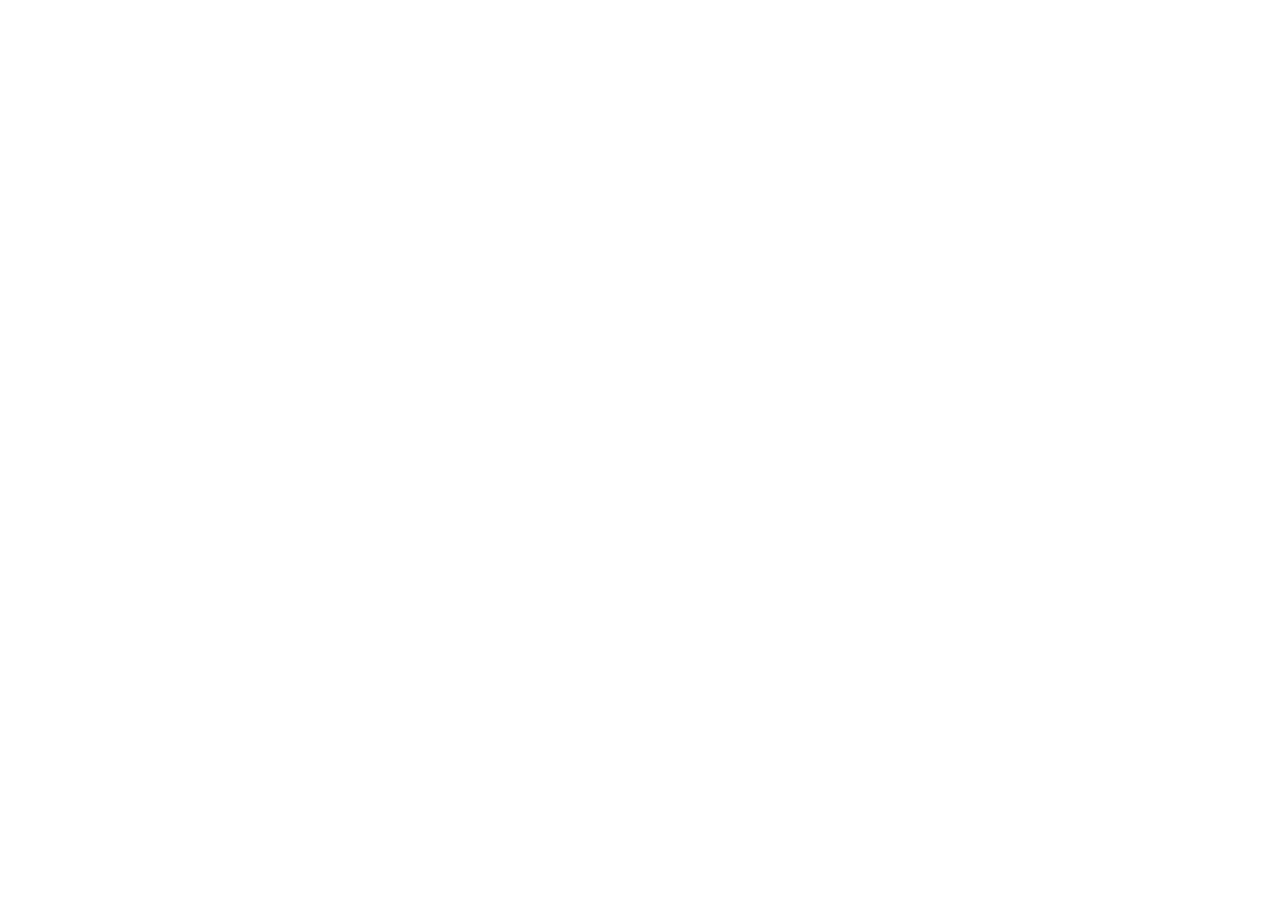
==== FAQ.html @ 0b49e1d6 "Add files via upload" ====
<!doctype html>
<html lang="en" data-type="serif" data-accent="brass">
<head>
  <meta charset="utf-8" />
  <meta name="viewport" content="width=device-width, initial-scale=1" />

  <!-- Google tag (gtag.js) — Google Ads -->
  <script async src="https://www.googletagmanager.com/gtag/js?id=AW-17691580121"></script>
  <script>
    window.dataLayer = window.dataLayer || [];
    function gtag(){ dataLayer.push(arguments); }
    gtag('js', new Date());
    gtag('config', 'AW-17691580121');
  </script>
  <title>FAQ | Arthur Murray Dance Studio of Mt. Pleasant</title>
  <meta name="description" content="Answers to the questions we hear most: what to expect at your first lesson, what to wear, the dances we teach, whether you need a partner, cost, and how long it takes to learn." />

  <link rel="icon" type="image/svg+xml" href="assets/logo-mark.svg" />
  <link rel="stylesheet" href="assets/colors_and_type.css" />
  <link rel="stylesheet" href="assets/site.css" />

  <script src="https://unpkg.com/react@18.3.1/umd/react.development.js" integrity="sha384-hD6/rw4ppMLGNu3tX5cjIb+uRZ7UkRJ6BPkLpg4hAu/6onKUg4lLsHAs9EBPT82L" crossorigin="anonymous"></script>
  <script src="https://unpkg.com/react-dom@18.3.1/umd/react-dom.development.js" integrity="sha384-u6aeetuaXnQ38mYT8rp6sbXaQe3NL9t+IBXmnYxwkUI2Hw4bsp2Wvmx4yRQF1uAm" crossorigin="anonymous"></script>
  <script src="https://unpkg.com/@babel/standalone@7.29.0/babel.min.js" integrity="sha384-m08KidiNqLdpJqLq95G/LEi8Qvjl/xUYll3QILypMoQ65QorJ9Lvtp2RXYGBFj1y" crossorigin="anonymous"></script>

  <template id="__bundler_thumbnail">
    <div style="width:100%;height:100%;background:#0A0A0A;display:flex;align-items:center;justify-content:center;">
      <div style="font-family:'Playfair Display',Georgia,serif;color:#FAF8F4;font-size:42px;letter-spacing:-0.02em;text-align:center;line-height:1.1;">AM<br/><span style="font-family:'Montserrat',sans-serif;font-size:13px;letter-spacing:0.3em;text-transform:uppercase;">FAQ</span></div>
    </div>
  </template>
</head>
<body>
  <div id="root"></div>
  <script type="text/babel" src="site/shared.jsx"></script>
  <script type="text/babel" src="site/faq.jsx"></script>
</body>
</html>
---- assets/colors_and_type.css ----
/* =========================================================================
   Arthur Murray Mt. Pleasant — Colors & Type
   A calm, modern, editorial system. Mostly black, white, and warm neutrals.
   ========================================================================= */

/* ---- Web fonts (Google Fonts substitutes; flagged in README) -------------
   Display serif:   Playfair Display  (substitute for the high-contrast didone
                                       used in "MAY 2026")
   Body sans:       Montserrat        (substitute for the wide-tracked
                                       geometric all-caps sans in headers)
   Body text:       Inter             (clean, neutral; matches body copy in
                                       the calendar artwork)
*/
@import url('https://fonts.googleapis.com/css2?family=Playfair+Display:ital,wght@0,400;0,500;0,600;0,700;1,400&family=Montserrat:wght@300;400;500;600;700&family=Inter:wght@300;400;500;600&display=swap');

:root {
  /* ---------- Brand color tokens --------------------------------------- */

  /* Core neutrals. The brand lives almost entirely in this column. */
  --am-ink:        #0A0A0A;   /* near-black — logo, headlines, rule lines */
  --am-ink-soft:  #2A2A2A;   /* secondary text */
  --am-graphite:  #5A5A5A;   /* tertiary text, captions, day labels */
  --am-stone:     #8A8A8A;   /* hints, disabled, low-emphasis dividers */
  --am-mist:      #C9C9C9;   /* hairlines, borders */
  --am-fog:       #E6E6E6;   /* card borders, subtle dividers */
  --am-linen:     #F4F2EE;   /* warm off-white surface (the studio walls) */
  --am-paper:     #FAF8F4;   /* page background — warm cream */
  --am-bone:      #F8F5EF;   /* alt surface, soft warm */
  --am-white:     #FFFFFF;

  /* Accent — used sparingly. Inspired by the warm wood + brass of the
     studio interior. Most surfaces should NOT use accent color. */
  --am-brass:     #B89668;   /* warm metallic — accents, hovers */
  --am-brass-deep:#8E6F47;   /* pressed / hover */
  --am-bordeaux:  #6B2C2C;   /* deep red — used very rarely (formal events) */

  /* Semantic state colors — kept muted to fit the calm palette */
  --am-success:   #4F7A5A;
  --am-warning:   #B5853A;
  --am-error:     #9C3E3E;
  --am-info:      #4A6B82;

  /* ---------- Semantic surfaces & foreground --------------------------- */
  --bg-page:        var(--am-paper);
  --bg-surface:     var(--am-white);
  --bg-surface-alt: var(--am-linen);
  --bg-inverse:     var(--am-ink);

  --fg-primary:     var(--am-ink);
  --fg-secondary:   var(--am-ink-soft);
  --fg-tertiary:    var(--am-graphite);
  --fg-muted:       var(--am-stone);
  --fg-on-inverse:  var(--am-paper);

  --border-hairline:#EAE7E0;   /* the most common border in the brand */
  --border-subtle:  var(--am-fog);
  --border-strong:  var(--am-ink);

  /* ---------- Type families -------------------------------------------- */
  --font-display: 'Playfair Display', 'Didot', 'Bodoni 72', Georgia, serif;
  --font-sans:    'Montserrat', 'Helvetica Neue', Arial, sans-serif;
  --font-body:    'Inter', 'Helvetica Neue', Arial, sans-serif;

  /* ---------- Type scale ----------------------------------------------- */
  --fs-display-xl: 96px;   /* hero "MAY" treatment */
  --fs-display-l:  64px;
  --fs-display-m:  44px;
  --fs-display-s:  32px;

  --fs-eyebrow:    16px;   /* spaced caps over content */
  --fs-h1:         28px;
  --fs-h2:         22px;
  --fs-h3:         20px;
  --fs-body:       20px;
  --fs-small:      18px;
  --fs-micro:      16px;

  --lh-tight:   1.05;
  --lh-snug:    1.25;
  --lh-normal:  1.5;
  --lh-loose:   1.65;

  --tracking-tight:  -0.01em;
  --tracking-normal: 0;
  --tracking-wide:   0.08em;     /* default for spaced caps headers */
  --tracking-xwide:  0.18em;     /* logo-style + eyebrow caps */

  /* ---------- Spacing (4px base) --------------------------------------- */
  --space-1: 4px;
  --space-2: 8px;
  --space-3: 12px;
  --space-4: 16px;
  --space-5: 20px;
  --space-6: 24px;
  --space-8: 32px;
  --space-10: 40px;
  --space-12: 48px;
  --space-16: 64px;
  --space-20: 80px;
  --space-24: 96px;

  /* ---------- Radii (kept small — editorial, not bubbly) --------------- */
  --radius-none: 0px;
  --radius-xs:   2px;
  --radius-sm:   4px;
  --radius-md:   6px;       /* cap. Avoid larger; brand is sharp/editorial */
  --radius-pill: 999px;     /* used only for tags / chips */

  /* ---------- Elevation. Almost flat — borders do most of the work. ---- */
  --shadow-none: none;
  --shadow-xs:   0 1px 2px rgba(10,10,10,0.04);
  --shadow-sm:   0 1px 3px rgba(10,10,10,0.06), 0 1px 2px rgba(10,10,10,0.04);
  --shadow-md:   0 4px 12px rgba(10,10,10,0.06), 0 2px 4px rgba(10,10,10,0.04);
  --shadow-lg:   0 12px 32px rgba(10,10,10,0.08), 0 4px 8px rgba(10,10,10,0.04);

  /* ---------- Motion --------------------------------------------------- */
  --ease-standard: cubic-bezier(0.4, 0, 0.2, 1);
  --ease-out:      cubic-bezier(0, 0, 0.2, 1);
  --ease-in:       cubic-bezier(0.4, 0, 1, 1);
  --dur-fast:    150ms;
  --dur-base:    220ms;
  --dur-slow:    400ms;
  --dur-slower:  700ms;     /* slow fades — the brand favors composure */
}

/* =========================================================================
   Element defaults
   ========================================================================= */

html, body {
  background: var(--bg-page);
  color: var(--fg-primary);
  font-family: var(--font-body);
  font-size: var(--fs-body);
  line-height: var(--lh-normal);
  -webkit-font-smoothing: antialiased;
  -moz-osx-font-smoothing: grayscale;
}

h1, h2, h3, h4 {
  margin: 0;
  color: var(--fg-primary);
  font-weight: 400;
}

/* Display type — high-contrast serif, italic-friendly. Used for big numbers,
   month names, hero treatments. Tracked tight. */
.am-display,
h1.am-display {
  font-family: var(--font-display);
  font-weight: 400;
  font-size: var(--fs-display-l);
  line-height: var(--lh-tight);
  letter-spacing: var(--tracking-tight);
}

.am-display--xl { font-size: var(--fs-display-xl); }
.am-display--m  { font-size: var(--fs-display-m); }
.am-display--s  { font-size: var(--fs-display-s); }

/* Headline — the dominant header style on most surfaces.
   ALL CAPS, generously spaced, geometric sans. Reads "modern editorial". */
.am-headline,
h1, h2 {
  font-family: var(--font-sans);
  font-weight: 500;
  text-transform: uppercase;
  letter-spacing: var(--tracking-xwide);
  line-height: var(--lh-snug);
}
h1 { font-size: var(--fs-h1); }
h2 { font-size: var(--fs-h2); }

/* Subheads — sentence case sans, lighter weight */
h3 {
  font-family: var(--font-sans);
  font-weight: 500;
  font-size: var(--fs-h3);
  letter-spacing: var(--tracking-normal);
  line-height: var(--lh-snug);
}

/* Eyebrow — the small spaced-caps label seen above sections */
.am-eyebrow {
  font-family: var(--font-sans);
  font-size: var(--fs-eyebrow);
  font-weight: 500;
  text-transform: uppercase;
  letter-spacing: var(--tracking-xwide);
  color: var(--fg-tertiary);
}

/* Body */
p, .am-body {
  font-family: var(--font-body);
  font-size: var(--fs-body);
  line-height: var(--lh-loose);
  color: var(--fg-secondary);
  text-wrap: pretty;
  margin: 0;
}

.am-small  { font-size: var(--fs-small); }
.am-micro  { font-size: var(--fs-micro); letter-spacing: 0.04em; }

/* Calendar / metadata label — compact uppercase, used for day labels
   and class titles in the calendar artwork */
.am-meta {
  font-family: var(--font-sans);
  font-size: 13px;
  font-weight: 500;
  text-transform: uppercase;
  letter-spacing: var(--tracking-wide);
  color: var(--fg-tertiary);
  line-height: 1.4;
}

/* Hairline divider — the brand's most common separator */
.am-rule {
  border: 0;
  border-top: 1px solid var(--border-hairline);
  margin: var(--space-6) 0;
}

.am-rule--strong { border-top-color: var(--border-strong); }
---- assets/site.css ----
/* =========================================================================
   Arthur Murray Mt. Pleasant — Homepage
   Built on the brand design system (see colors_and_type.css).
   This sheet only adds layout + page-specific composition.
   ========================================================================= */

*, *::before, *::after { box-sizing: border-box; }
html { scroll-behavior: smooth; }
body { margin: 0; overflow-x: hidden; }
img { max-width: 100%; }
a { color: inherit; }

/* Honor reduced-motion */
@media (prefers-reduced-motion: reduce) {
  html { scroll-behavior: auto; }
  * { animation: none !important; transition-duration: 0.01ms !important; }
}

/* --- Palette: white-forward, per studio preference (GoDaddy-style) ------- *
 * Overrides the warm-cream defaults with a clean white field + soft grays.  */
:root {
  --bg-page: #FFFFFF;
  --bg-surface: #FFFFFF;
  --bg-surface-alt: #F1EBE2;
  --border-hairline: #E8E6E1;
  --fg-secondary: #4A4A4A;
  --fg-tertiary: #767676;
}
body { background: #FFFFFF; }

.wrap { max-width: 1360px; margin: 0 auto; padding: 0 40px; }
.wrap--narrow { max-width: 1040px; }

/* Reusable bits ----------------------------------------------------------- */
.eyebrow {
  font-family: var(--font-sans); font-size: 18px; font-weight: 600;
  text-transform: uppercase; letter-spacing: 0.24em; color: var(--fg-secondary);
  margin: 0;
}
.rule-short { width: 44px; height: 1px; background: var(--am-ink); border: 0; margin: 0; }
.hl-dot { color: var(--am-brass); }
html[data-accent="brass"] .rule-short { background: var(--am-brass); }
.section { padding: 120px 0; }
.section--tight { padding: 84px 0; }
.section--alt { background: var(--bg-surface-alt); }
.center { text-align: center; }
.stack { display: flex; flex-direction: column; }

/* --- Headline type system (toggled by data-type on <html>) --------------- */
.display {
  font-family: var(--font-display); font-weight: 500; text-transform: none;
  letter-spacing: -0.01em; line-height: 1.05; color: var(--fg-primary);
  margin: 0;
}
.display em { font-style: italic; }
/* Caps mode swaps the big display heads to tracked Montserrat caps */
html[data-type="caps"] .display {
  font-family: var(--font-sans); font-weight: 500; text-transform: uppercase;
  letter-spacing: 0.06em; line-height: 1.14;
}
html[data-type="caps"] .display em { font-style: normal; }

/* --- Buttons ------------------------------------------------------------- */
.btn {
  display: inline-flex; align-items: center; gap: 10px; cursor: pointer;
  font-family: var(--font-sans); font-size: 18px; font-weight: 600;
  text-transform: uppercase; letter-spacing: 0.2em;
  padding: 18px 34px; border-radius: var(--radius-pill); text-decoration: none;
  border: 1px solid transparent; transition: background var(--dur-base) var(--ease-standard),
    color var(--dur-base) var(--ease-standard), border-color var(--dur-base) var(--ease-standard),
    transform var(--dur-fast) var(--ease-standard), box-shadow var(--dur-fast) var(--ease-standard);
}
.btn--primary { background: var(--am-ink); color: var(--am-paper); }
.btn--primary:hover { background: var(--am-ink-soft); }
.btn--primary:active { transform: translateY(1px); box-shadow: var(--shadow-xs); }
.btn--ghost { background: transparent; color: var(--am-ink); border-color: var(--am-ink); }
.btn--ghost:hover { background: var(--am-linen); }
.btn--ondark { background: var(--am-paper); color: var(--am-ink); }
.btn--ondark:hover { background: var(--am-white); }
.btn--lineghost { background: transparent; color: #fff; border-color: rgba(255,255,255,0.65); }
.btn--lineghost:hover { background: rgba(255,255,255,0.12); border-color: #fff; }

.link-underline {
  font-family: var(--font-sans); font-size: 18px; font-weight: 500;
  text-transform: uppercase; letter-spacing: 0.18em; text-decoration: none;
  color: var(--am-ink); border-bottom: 1px solid var(--am-ink); padding-bottom: 4px;
  transition: color var(--dur-base), border-color var(--dur-base);
}
html[data-accent="brass"] .link-underline:hover { color: var(--am-brass); border-color: var(--am-brass); }
.link-underline:hover { border-bottom-width: 2px; }

/* =========================================================================
   Announcement bar
   ========================================================================= */
.announce {
  background: var(--bg-surface); color: var(--fg-tertiary);
  font-family: var(--font-sans); font-size: 18px; font-weight: 500;
  letter-spacing: 0.16em; text-transform: uppercase; text-align: center;
  padding: 13px 20px; border-bottom: 1px solid var(--border-hairline);
}
.announce a { color: var(--am-ink); text-decoration: none; border-bottom: 1px solid var(--am-mist); }
.announce .dot { opacity: 0.5; margin: 0 10px; }

/* =========================================================================
   Nav
   ========================================================================= */
.nav {
  position: sticky; top: 0; z-index: 60;
  background: rgba(255,255,255,0.9);
  backdrop-filter: blur(12px); -webkit-backdrop-filter: blur(12px);
  border-bottom: 1px solid var(--border-hairline);
}
.nav__inner {
  max-width: 1600px; margin: 0 auto; padding: 18px 80px;
  display: flex; align-items: center; justify-content: space-between; gap: 22px;
}
.nav__links { display: contents; }
.nav__link {
  font-family: var(--font-sans); font-size: 15px; font-weight: 600;
  text-transform: uppercase; letter-spacing: 0.13em; color: var(--fg-primary);
  text-decoration: none; transition: color var(--dur-base); white-space: nowrap;
}
.nav__link:hover { color: var(--fg-tertiary); }
html[data-accent="brass"] .nav__link:hover { color: var(--am-brass); }
.nav__logo { display: block; flex: 0 0 auto; padding: 0 12px; }
.nav__logo img { height: 58px; display: block; }
.nav__cta { margin-left: 6px; }
.nav__phone {
  font-family: var(--font-sans); font-size: 17px; font-weight: 500;
  text-transform: uppercase; letter-spacing: 0.14em; color: var(--fg-tertiary);
  text-decoration: none;
}
.nav__menu-btn { display: none; background: none; border: 0; cursor: pointer; color: var(--am-ink); padding: 6px; }
.nav__menu-btn svg { width: 26px; height: 26px; display: block; }
.nav__mobile { display: none; }

/* =========================================================================
   HERO — full-bleed video (default) + split (tweak)
   ========================================================================= */
.hero { position: relative; }

/* Full-bleed variant */
.hero--fullbleed { min-height: clamp(560px, 82vh, 820px); display: flex; align-items: flex-end;
  color: #fff; overflow: hidden; border-bottom: 1px solid var(--border-hairline); }
.hero__media { position: absolute; inset: 0; z-index: 0; background: #1b1813; }
.hero__media video, .hero__media img { width: 100%; height: 100%; object-fit: cover; display: block; }
.hero__media::after {
  content: ""; position: absolute; inset: 0;
  background:
    linear-gradient(95deg, rgba(10,10,10,0.7) 0%, rgba(10,10,10,0.42) 36%, rgba(10,10,10,0.12) 62%, rgba(10,10,10,0.0) 100%),
    linear-gradient(180deg, rgba(10,10,10,0.18) 0%, rgba(10,10,10,0.0) 40%, rgba(10,10,10,0.6) 100%);
}
.hero__poster-fallback {
  position: absolute; inset: 0; display: flex; align-items: center; justify-content: center;
  background: linear-gradient(135deg, #2a2620 0%, #4a4338 60%, #6b6253 100%);
  color: rgba(255,255,255,0.5);
}
.hero__poster-fallback span {
  font-family: var(--font-sans); font-size: 17px; font-weight: 600; letter-spacing: 0.2em;
  text-transform: uppercase; border: 1px dashed rgba(255,255,255,0.4); padding: 14px 22px; border-radius: 4px;
}
.hero__content { position: relative; z-index: 2; width: 100%; padding-bottom: 76px; padding-top: 120px; }
.hero__eyebrow { color: rgba(255,255,255,0.82); }
.hero--fullbleed .display { color: #fff; max-width: 15ch; font-size: clamp(40px, 6.2vw, 84px); text-shadow: 0 2px 28px rgba(0,0,0,0.5); }
.hero__lede {
  font-family: var(--font-body); font-size: 22px; font-weight: 500; line-height: 1.6;
  color: rgba(255,255,255,0.94); max-width: 56ch; margin: 24px 0 0; text-shadow: 0 1px 16px rgba(0,0,0,0.55);
}
.hero__actions { display: flex; flex-wrap: wrap; gap: 16px; align-items: center; margin-top: 34px; }
.hero__sub-meta {
  margin-top: 26px; display: flex; gap: 14px; align-items: center; flex-wrap: wrap;
  font-family: var(--font-sans); font-size: 17px; letter-spacing: 0.14em; text-transform: uppercase;
  color: rgba(255,255,255,0.72);
}
.hero__sub-meta .dot { opacity: 0.5; }
.hero__sound {
  position: absolute; right: 28px; bottom: 28px; z-index: 3;
  width: 42px; height: 42px; border-radius: 999px; cursor: pointer;
  background: rgba(10,10,10,0.45); border: 1px solid rgba(255,255,255,0.4);
  display: flex; align-items: center; justify-content: center; color: #fff;
  backdrop-filter: blur(6px); transition: background var(--dur-base);
}
.hero__sound:hover { background: rgba(10,10,10,0.7); }

/* Split (editorial) variant */
.hero--split { background: var(--bg-page); border-bottom: 1px solid var(--border-hairline); color: var(--fg-primary); }
.hero--split .hero__grid {
  max-width: 1360px; margin: 0 auto; padding: 84px 40px 92px;
  display: grid; grid-template-columns: 0.92fr 1.18fr; gap: 56px; align-items: center;
}
.hero--split .display { font-size: clamp(40px, 4.6vw, 70px); max-width: 15ch; text-shadow: none; }
.hero--split .hero__lede { color: var(--fg-secondary); text-shadow: none; }
.hero--split .hero__eyebrow { color: var(--fg-tertiary); }
.hero--split .hero__sub-meta { color: var(--fg-tertiary); }
.hero__framewrap { position: relative; }
.hero__framewrap::before { content: ""; position: absolute; right: -16px; top: -16px; width: 56%; height: 60%;
  background: var(--am-brass); opacity: 0.16; border-radius: var(--radius-md); z-index: 0; }
.hero__frame {
  position: relative; z-index: 1; aspect-ratio: 4/5; border: 1px solid var(--border-hairline);
  border-radius: var(--radius-sm); overflow: hidden; background: #1b1813;
}
.hero__frame video, .hero__frame img { width: 100%; height: 100%; object-fit: cover; }
.hero__frame .hero__poster-fallback span { color: rgba(255,255,255,0.7); }

/* Highlight reel — two cross-fading videos, cropped to the vertical content */
.reel { position: absolute; inset: 0; background: #15120e; }
.reel__v { position: absolute; inset: 0; width: 100%; height: 100%; object-fit: cover;
  object-position: center; opacity: 0; transition: opacity 1.1s ease-in-out; pointer-events: none; }
.reel__v::-webkit-media-controls,
.reel__v::-webkit-media-controls-enclosure { display: none !important; }
/* Portrait reel frame (footage is vertical) — capped height on desktop */
.hero__frame:has(.reel) { aspect-ratio: 9 / 16; }
.hero--split .hero__grid:has(.reel) { grid-template-columns: 1.22fr 0.78fr; }
.hero--split .hero__framewrap:has(.reel) { width: fit-content; margin: 0 auto; }
.hero--split .hero__frame:has(.reel) { width: auto; height: min(82vh, 720px); aspect-ratio: 9 / 16; }
.hero--split .hero__framewrap:has(.reel)::before { right: -20px; top: -20px; width: 76%; height: 62%; }
.hero__caption { font-family: var(--font-body); font-size: 18px; font-style: italic;
  color: var(--fg-tertiary); text-align: right; margin-top: 12px; }
.hero--split .hero__actions { margin-top: 30px; }

/* --- Marquee divider (slow editorial scroll of dance styles) ------------- */
.marquee { overflow: hidden; background: var(--bg-surface); padding: 18px 0;
  border-top: 1px solid var(--border-hairline); border-bottom: 1px solid var(--border-hairline); }
.marquee__track { display: inline-flex; white-space: nowrap; animation: marquee-scroll 60s linear infinite; will-change: transform; }
.marquee__item { font-family: var(--font-sans); font-size: 18px; font-weight: 500; text-transform: uppercase;
  letter-spacing: 0.2em; color: var(--fg-secondary); display: inline-flex; align-items: center; }
.marquee__dot { color: var(--am-brass); margin: 0 24px; font-size: 19px; }
@keyframes marquee-scroll { from { transform: translateX(0); } to { transform: translateX(-50%); } }

/* =========================================================================
   Intro / value sections
   ========================================================================= */
.value { text-align: center; }
.value .display { font-size: clamp(36px, 3.8vw, 54px); margin: 0 auto; max-width: 24ch; }
.value__lede { font-family: var(--font-body); font-size: 22px; font-weight: 500; line-height: 1.65;
  color: var(--fg-secondary); max-width: 64ch; margin: 26px auto 0; }
.value__actions { margin-top: 38px; display: flex; gap: 16px; justify-content: center; flex-wrap: wrap; }

/* Two-up reassurance block */
.reassure { display: grid; grid-template-columns: 1fr 1.05fr; gap: 72px; align-items: center; }
.reassure__media { position: relative; }
.reassure__media::before { content: ""; position: absolute; right: -18px; bottom: -18px; width: 62%; height: 68%;
  background: var(--am-brass); opacity: 0.16; border-radius: var(--radius-md); z-index: 0; }
.reassure__photo { position: relative; z-index: 1; aspect-ratio: 4/5; overflow: hidden;
  border: 1px solid var(--border-hairline); }
.reassure__photo img { width: 100%; height: 100%; object-fit: cover; display: block; }
.reassure__photo--arch { border-radius: 180px 180px var(--radius-md) var(--radius-md); }
.reassure__text .display { font-size: clamp(32px, 3.2vw, 48px); margin-top: 14px; }
.reassure__text p { font-family: var(--font-body); font-size: 20px; line-height: 1.75; color: var(--fg-secondary); margin-top: 18px; }
.reassure__list { list-style: none; margin: 28px 0 0; padding: 0; }

/* --- Full-bleed photo band (dark, high-contrast break) ------------------- */
.photoband { position: relative; min-height: 64vh; display: flex; align-items: center; justify-content: center;
  text-align: center; color: #fff; overflow: hidden; }
.photoband__img { position: absolute; inset: 0; width: 100%; height: 100%; object-fit: cover; object-position: center 30%; z-index: 0; }
.photoband::after { content: ""; position: absolute; inset: 0; z-index: 1;
  background: linear-gradient(180deg, rgba(10,10,10,0.62) 0%, rgba(10,10,10,0.55) 55%, rgba(10,10,10,0.72) 100%); }
.photoband__content { position: relative; z-index: 2; padding: 88px 24px; display: flex; flex-direction: column; align-items: center; gap: 24px; }
.photoband__eyebrow { color: #fff; text-shadow: 0 1px 14px rgba(0,0,0,0.7); }
.photoband__title { color: #fff; font-size: clamp(34px, 4.4vw, 60px); text-shadow: 0 2px 24px rgba(0,0,0,0.5); }

/* --- Circular accent photo in the visit/contact column ------------------- */
.visit__photo { width: 132px; height: 132px; border-radius: 999px; overflow: hidden; border: 1px solid var(--border-hairline); margin-bottom: 24px; }
.visit__photo img { width: 100%; height: 100%; object-fit: cover; display: block; }
.reassure__list li {
  display: flex; gap: 16px; align-items: baseline; padding: 19px 0;
  border-top: 1px solid var(--border-hairline);
  font-family: var(--font-body); font-size: 19px; color: var(--fg-secondary);
}
.reassure__list li:last-child { border-bottom: 1px solid var(--border-hairline); }
.reassure__num { font-family: var(--font-display); font-style: italic; font-size: 24px; color: var(--am-ink);
  min-width: 30px; }
html[data-accent="brass"] .reassure__num { color: var(--am-brass); }

/* =========================================================================
   Reviews
   ========================================================================= */
.reviews { background: var(--bg-page); }
.reviews__head { display: flex; align-items: flex-end; justify-content: space-between; gap: 32px; flex-wrap: wrap; margin-bottom: 44px; }
.reviews__title .display { font-size: clamp(30px, 3vw, 44px); }
.gbadge { display: flex; align-items: center; gap: 18px; }
.gbadge__logo { width: 40px; height: 40px; flex: none; }
.gbadge__score { font-family: var(--font-display); font-size: 40px; line-height: 1; color: var(--am-ink); }
.gbadge__meta { display: flex; flex-direction: column; gap: 4px; }
.gbadge__stars { color: #E7A93B; letter-spacing: 2px; font-size: 19px; }
.gbadge__count { font-family: var(--font-sans); font-size: 17px; letter-spacing: 0.16em;
  text-transform: uppercase; color: var(--fg-tertiary); text-decoration: none; }
.gbadge__count:hover { color: var(--am-ink); }

.reviews__viewport { overflow: hidden; }
.wreviews__grid { display: grid; grid-template-columns: repeat(3, 1fr); gap: 24px; align-items: start; }
@media (max-width: 900px) { .wreviews__grid { grid-template-columns: 1fr; max-width: 560px; margin: 0 auto; } }
.reviews__track {
  display: grid; grid-auto-flow: column; grid-auto-columns: calc((100% - 48px) / 3);
  gap: 24px; transition: transform var(--dur-slow) var(--ease-standard);
}
.rcard {
  background: var(--bg-surface); border: 1px solid var(--border-hairline);
  border-radius: var(--radius-sm); padding: 30px 30px 26px; display: flex; flex-direction: column; gap: 16px;
  transition: border-color var(--dur-base), box-shadow var(--dur-base), transform var(--dur-base);
}
.rcard:hover { border-color: var(--am-ink-soft); box-shadow: var(--shadow-md); transform: translateY(-2px); }
.rcard__top { display: flex; align-items: center; gap: 14px; }
.rcard__avatar { width: 48px; height: 48px; border-radius: 999px; flex: none; color: #fff;
  display: flex; align-items: center; justify-content: center; font-family: var(--font-sans);
  font-weight: 600; font-size: 21px; }
.rcard__who { display: flex; flex-direction: column; gap: 3px; }
.rcard__name { font-family: var(--font-sans); font-size: 18px; font-weight: 600; letter-spacing: 0.04em; color: var(--am-ink); }
.rcard__date { font-family: var(--font-body); font-size: 18px; color: var(--fg-tertiary); }
.rcard__stars { color: #E7A93B; letter-spacing: 2px; font-size: 19px; }
.rcard__body { font-family: var(--font-body); font-size: 20px; line-height: 1.7; color: var(--fg-secondary); }
.rcard__g { width: 16px; height: 16px; margin-top: 2px; opacity: 0.9; }
.rcard__src { display: flex; align-items: center; gap: 8px; margin-top: auto;
  font-family: var(--font-body); font-size: 17px; color: var(--fg-tertiary); }
.reviews__nav { display: flex; align-items: center; justify-content: center; gap: 22px; margin-top: 40px; }
.reviews__arrow { width: 44px; height: 44px; border-radius: 999px; border: 1px solid var(--am-mist);
  background: var(--bg-surface); cursor: pointer; display: flex; align-items: center; justify-content: center;
  color: var(--am-ink); transition: border-color var(--dur-base), background var(--dur-base); }
.reviews__arrow:hover { border-color: var(--am-ink); background: var(--am-linen); }
.reviews__dots { display: flex; gap: 9px; }
.reviews__dot { width: 8px; height: 8px; border-radius: 999px; border: 0; padding: 0; cursor: pointer;
  background: var(--am-mist); transition: background var(--dur-base), transform var(--dur-base); }
.reviews__dot[aria-current="true"] { background: var(--am-ink); transform: scale(1.15); }

/* =========================================================================
   Lead form
   ========================================================================= */
.lead { background: var(--bg-surface-alt); }
.lead__grid { display: grid; grid-template-columns: 1fr; gap: 0; }
html[data-form="split"] .lead__grid { grid-template-columns: 0.85fr 1fr; gap: 72px; align-items: start; }
.lead__intro { text-align: center; }
html[data-form="split"] .lead__intro { text-align: left; position: sticky; top: 112px; }
.lead__intro .display { font-size: clamp(32px, 3.2vw, 46px); }
.lead__intro p { font-family: var(--font-body); font-size: 20px; line-height: 1.7; color: var(--fg-secondary);
  max-width: 48ch; margin: 22px auto 0; }
html[data-form="split"] .lead__intro p { margin-left: 0; }
.lead__intro hr { margin: 28px auto 0; }
html[data-form="split"] .lead__intro hr { margin-left: 0; }
.lead__contacts { display: flex; gap: 14px; flex-wrap: wrap; margin-top: 30px; justify-content: center; }
html[data-form="split"] .lead__contacts { justify-content: flex-start; }

.form { margin: 46px auto 0; max-width: 880px; display: flex; flex-direction: column; gap: 22px; }
html[data-form="split"] .form { margin-top: 6px; max-width: none; }
.field { display: flex; flex-direction: column; gap: 8px; }
.field label { font-family: var(--font-sans); font-size: 17px; font-weight: 600;
  text-transform: uppercase; letter-spacing: 0.16em; color: var(--fg-tertiary); }
.field label .req { color: var(--am-error); margin-left: 3px; }
.field input, .field textarea {
  font-family: var(--font-body); font-size: 19px; color: var(--fg-primary);
  background: var(--bg-surface); border: 1px solid var(--border-hairline); border-radius: var(--radius-sm);
  padding: 14px 16px; outline: none; transition: border-color var(--dur-base), box-shadow var(--dur-base);
}
.field input::placeholder, .field textarea::placeholder { color: var(--am-stone); }
.field input:focus, .field textarea:focus { border-color: var(--am-ink); box-shadow: 0 0 0 3px rgba(10,10,10,0.05); }
.field textarea { resize: vertical; min-height: 120px; }
.field--row { display: grid; grid-template-columns: 1fr 1fr; gap: 20px; }

/* Select (preferred means of contact) — custom caret, matches inputs */
.field__select { position: relative; }
.field__select::after {
  content: ""; position: absolute; right: 18px; top: 50%; width: 9px; height: 9px;
  border-right: 1.5px solid var(--fg-tertiary); border-bottom: 1.5px solid var(--fg-tertiary);
  transform: translateY(-65%) rotate(45deg); pointer-events: none;
}
.field select {
  width: 100%; font-family: var(--font-body); font-size: 19px; color: var(--fg-primary);
  background: var(--bg-surface); border: 1px solid var(--border-hairline); border-radius: var(--radius-sm);
  padding: 14px 44px 14px 16px; outline: none; cursor: pointer; appearance: none; -webkit-appearance: none;
  transition: border-color var(--dur-base), box-shadow var(--dur-base);
}
.field select:focus { border-color: var(--am-ink); box-shadow: 0 0 0 3px rgba(10,10,10,0.05); }
.field select:invalid { color: var(--am-stone); }
.form__foot { display: flex; align-items: center; gap: 20px; flex-wrap: wrap; margin-top: 6px; }
.form__note { font-family: var(--font-body); font-size: 18px; color: var(--fg-tertiary); max-width: 38ch; }
.form__btn { border: 0; }
.form__status { font-family: var(--font-sans); font-size: 17px; letter-spacing: 0.1em; text-transform: uppercase; }
.form__status--err { color: var(--am-error); }
.form--sent { text-align: center; border: 1px solid var(--border-hairline); border-radius: var(--radius-sm);
  background: var(--bg-surface); padding: 56px 40px; }
.form--sent .display { font-size: 34px; }
.form--sent p { font-family: var(--font-body); font-size: 20px; color: var(--fg-secondary); margin: 16px auto 0; max-width: 44ch; }

/* contact chips (call / text / email) */
.chip { display: inline-flex; align-items: center; gap: 10px; text-decoration: none;
  font-family: var(--font-sans); font-size: 17px; font-weight: 500; letter-spacing: 0.14em; text-transform: uppercase;
  color: var(--am-ink); border: 1px solid var(--am-mist); border-radius: var(--radius-pill);
  padding: 11px 18px; transition: border-color var(--dur-base), background var(--dur-base); }
.chip:hover { border-color: var(--am-ink); background: var(--am-linen); }
.chip svg { width: 16px; height: 16px; }

/* direct-contact list (call · text · email with real values shown) */
.contactdirect { display: flex; flex-direction: column; gap: 0; margin: 28px 0 0; width: 100%; max-width: 420px;
  border-top: 1px solid var(--border-hairline); }
.cdrow { display: flex; align-items: center; gap: 18px; text-decoration: none; color: var(--am-ink);
  padding: 18px 4px; border-bottom: 1px solid var(--border-hairline);
  transition: padding-left var(--dur-base) var(--ease-standard), color var(--dur-base); }
.cdrow:hover { padding-left: 12px; }
html[data-accent="brass"] .cdrow:hover { color: var(--am-brass); }
.cdrow__icon { flex: none; width: 42px; height: 42px; border-radius: 999px; border: 1px solid var(--am-mist);
  display: flex; align-items: center; justify-content: center; color: var(--am-ink);
  transition: border-color var(--dur-base), background var(--dur-base); }
.cdrow:hover .cdrow__icon { border-color: var(--am-ink); background: var(--am-linen); }
.cdrow__icon svg { width: 18px; height: 18px; }
.cdrow__text { display: flex; flex-direction: column; gap: 3px; min-width: 0; }
.cdrow__label { font-family: var(--font-sans); font-size: 17px; font-weight: 600; letter-spacing: 0.18em;
  text-transform: uppercase; color: var(--fg-tertiary); }
.cdrow__value { font-family: var(--font-body); font-size: 19px; color: var(--am-ink); overflow: hidden; text-overflow: ellipsis; }

/* =========================================================================
   Social + Contact
   ========================================================================= */
.social { background: var(--bg-page); text-align: center; }
.social .display { font-size: clamp(30px, 3vw, 44px); }
.social__icons { display: flex; gap: 18px; justify-content: center; margin: 34px 0 0; }
.social__icon { width: 54px; height: 54px; border-radius: 999px; border: 1px solid var(--am-mist);
  background: var(--bg-surface); display: flex; align-items: center; justify-content: center; color: var(--am-ink);
  transition: transform var(--dur-base), border-color var(--dur-base), background var(--dur-base); text-decoration: none; }
.social__icon:hover { transform: translateY(-2px); border-color: var(--am-ink); }
.social__icon svg { width: 24px; height: 24px; }
.social__card { margin: 56px auto 0; max-width: 540px; }
.social__name { font-family: var(--font-display); font-size: 26px; color: var(--am-ink); }
.social__addr { font-family: var(--font-body); font-size: 19px; color: var(--fg-secondary); margin-top: 12px; line-height: 1.7; }
.social__addr a { text-decoration: none; border-bottom: 1px solid var(--am-mist); }
.social__addr a:hover { border-color: var(--am-ink); }

/* =========================================================================
   Hours + Map
   ========================================================================= */
.visit { background: var(--bg-page); }
.visit__grid { display: grid; grid-template-columns: 0.78fr 1.45fr; gap: 56px; align-items: stretch; }
.visit__hours .display { font-size: clamp(28px, 2.8vw, 40px); }
.hours-block { text-align: center; background: var(--bg-surface-alt); }
.hours-block .display { font-size: clamp(30px, 3vw, 46px); }
.hours-block .hours-list { max-width: 600px; margin: 34px auto 0; text-align: left; }
.visit__info { display: flex; flex-direction: column; align-items: flex-start; justify-content: center; }
.visit__info .display { font-size: clamp(28px, 2.8vw, 42px); }
.visit__name { font-family: var(--font-display); font-size: 23px; color: var(--am-ink); margin-top: 24px; }
.visit__addr p { font-family: var(--font-body); font-size: 20px; color: var(--fg-secondary); line-height: 1.7; margin-top: 8px; }
.visit__info .lead__contacts { justify-content: flex-start; margin-top: 26px; }
.visit__info .visit__cta { margin-top: 24px; }
.hours-list { list-style: none; margin: 30px 0 0; padding: 0; }
.hours-list li { display: flex; justify-content: space-between; gap: 20px; padding: 18px 0;
  border-bottom: 1px solid var(--border-hairline);
  font-family: var(--font-body); font-size: 20px; color: var(--fg-secondary); }
.hours-list li:first-child { border-top: 1px solid var(--border-hairline); }
.hours-list .day { font-family: var(--font-sans); font-size: 18px; font-weight: 600;
  text-transform: uppercase; letter-spacing: 0.16em; color: var(--am-ink); }
.hours-list li.is-today { background: var(--am-linen); margin: 0 -16px; padding-left: 16px; padding-right: 16px; }
.hours-list .closed { color: var(--am-stone); }
.visit__cta { margin-top: 30px; }
.map { position: relative; border: 1px solid var(--border-hairline); border-radius: var(--radius-sm);
  overflow: hidden; min-height: 480px; background: var(--am-linen); }
.map iframe { width: 100%; height: 100%; min-height: 480px; border: 0; display: block; filter: grayscale(0.35) contrast(0.95); }
.map__directions { position: absolute; left: 18px; top: 18px; z-index: 2; }

/* =========================================================================
   Footer
   ========================================================================= */
.footer { background: var(--bg-surface-alt); color: var(--fg-tertiary); border-top: 1px solid var(--border-hairline); }
.footer__inner { max-width: 1360px; margin: 0 auto; padding: 56px 40px; display: flex; flex-direction: column; align-items: center; gap: 22px; text-align: center; }
.footer__logo { height: 64px; }
.footer__nav { display: flex; flex-wrap: wrap; justify-content: center; gap: 26px; }
.footer__nav a { font-family: var(--font-sans); font-size: 17px; font-weight: 500; text-transform: uppercase;
  letter-spacing: 0.16em; color: var(--fg-secondary); text-decoration: none; transition: color var(--dur-base); }
.footer__nav a:hover { color: var(--am-ink); }
.footer__bottom { display: flex; flex-direction: column; align-items: center; gap: 6px; padding-top: 4px;
  font-family: var(--font-body); font-size: 18px; color: var(--fg-tertiary); }
.footer__bottom em { font-style: italic; }

/* =========================================================================
   Sticky form rail / floating CTA (form placement = "float")
   ========================================================================= */
.floatcta { position: fixed; right: 24px; bottom: 24px; z-index: 55; display: none;
  box-shadow: var(--shadow-lg); }
html[data-form="float"] .floatcta { display: inline-flex; }

/* =========================================================================
   Responsive
   ========================================================================= */
/* Nav collapses to a hamburger earlier than the rest of the layout, since the
   six uppercase links need real room to breathe at the larger type size. */
@media (max-width: 1240px) {
  .nav__inner { display: flex; align-items: center; justify-content: space-between; }
  .nav__links { display: none; }
  .nav__menu-btn { display: inline-flex; }
  .nav__mobile { display: block; position: absolute; left: 0; right: 0; top: 100%;
    background: var(--bg-surface); border-bottom: 1px solid var(--border-hairline); box-shadow: var(--shadow-md); }
  .nav__mobile a { display: block; padding: 16px 30px; font-family: var(--font-sans); font-size: 18px; font-weight: 500;
    text-transform: uppercase; letter-spacing: 0.16em; color: var(--am-ink); text-decoration: none;
    border-bottom: 1px solid var(--border-hairline); }
  .nav__mobile a:last-child { border-bottom: 0; }
}
@media (max-width: 920px) {
  .wrap { padding: 0 30px; }
  .section { padding: 92px 0; }
  .reviews__track { grid-auto-columns: calc((100% - 24px) / 2); }
  .reassure, .visit__grid { grid-template-columns: 1fr; gap: 40px; }
  html[data-form="split"] .lead__grid { grid-template-columns: 1fr; gap: 40px; }
  html[data-form="split"] .lead__intro { position: static; text-align: center; }
  html[data-form="split"] .lead__intro p { margin-left: auto; }
  html[data-form="split"] .lead__contacts { justify-content: center; }
  .hero--split .hero__grid { grid-template-columns: 1fr; gap: 40px; }
  .hero--split .hero__frame:has(.reel) { width: 100%; height: auto; max-height: 78vh; }
  .hero--split .hero__framewrap:has(.reel) { max-width: 460px; margin: 0 auto; width: 100%; }
}
@media (max-width: 640px) {
  .wrap { padding: 0 22px; }
  .section { padding: 68px 0; }
  .reviews__track { grid-auto-columns: 100%; }
  .footer__top { grid-template-columns: 1fr; gap: 32px; text-align: left; }
  .footer__bottom { flex-direction: column; align-items: flex-start; gap: 8px; }
  .field--row { grid-template-columns: 1fr; gap: 18px; }
  .nav__inner { padding: 12px 22px; }
  .nav__logo img { height: 40px; }
  .nav__cta { padding: 12px 18px; letter-spacing: 0.12em; }
  .announce { font-size: 17px; letter-spacing: 0.08em; padding: 10px 16px; }
  .hero--fullbleed { min-height: clamp(520px, 88vh, 720px); }
  .hero__content { padding-top: 92px; padding-bottom: 52px; }
  .hero__lede { font-size: 20px; }
  .hero__actions { gap: 12px; }
  .hero__actions .btn { width: 100%; justify-content: center; }
  .value__lede, .reassure__body { font-size: 20px; }
  .reviews__head { gap: 22px; margin-bottom: 34px; }
  .gbadge { gap: 14px; }
  .gbadge__score { font-size: 34px; }
  .rcard { padding: 26px 24px 24px; }
  .form__foot { flex-direction: column; align-items: stretch; }
  .form__btn { width: 100%; justify-content: center; }
  .lead__contacts { gap: 10px; }
  .chip { flex: 1; justify-content: center; min-width: 0; }
  .contactdirect { max-width: none; }
  .cdrow { gap: 14px; padding: 16px 2px; }
  .cdrow__value { font-size: 19px; }
  .cdrow__icon { width: 40px; height: 40px; }
  .map, .map iframe { min-height: 340px; }
  .map__directions { left: 14px; top: 14px; padding: 12px 18px; }
  .social__icon { width: 50px; height: 50px; }
  .footer__logo { height: 64px; }
  .photoband { min-height: 54vh; }
  .photoband__content { padding: 60px 22px; }
  .visit__photo { width: 110px; height: 110px; }
}

/* =========================================================================
   Sub-pages (Wedding Dances, Gift Certificates, FAQ) — shared layout
   ========================================================================= */
.nav__link.is-active { color: var(--am-ink); position: relative; }
.nav__link.is-active::after { content: ""; position: absolute; left: 0; right: 0; bottom: -7px;
  height: 1.5px; background: var(--am-ink); }
html[data-accent="brass"] .nav__link.is-active { color: var(--am-brass); }
html[data-accent="brass"] .nav__link.is-active::after { background: var(--am-brass); }

.pagehead { padding: 92px 0 60px; text-align: center; }
.pagehead .eyebrow { margin-bottom: 20px; }
.pagehead .display { font-size: clamp(38px, 5vw, 72px); max-width: 18ch; margin: 0 auto; }
.pagehead .rule-short { margin: 30px auto 0; }
.pagehead__lede { font-family: var(--font-body); font-size: 22px; font-weight: 500; line-height: 1.6;
  color: var(--fg-secondary); max-width: 60ch; margin: 26px auto 0; }

/* Zigzag prose + image rows */
.prows { display: flex; flex-direction: column; gap: 104px; padding-bottom: 24px; }
.prow { display: grid; grid-template-columns: 1fr 1fr; gap: 72px; align-items: center; }
.prow--flip .prow__media { order: 2; }
.prow__media { position: relative; }
.prow__media::before { content: ""; position: absolute; right: -18px; bottom: -18px; width: 60%; height: 64%;
  background: var(--am-brass); opacity: 0.14; border-radius: var(--radius-md); z-index: 0; }
.prow--flip .prow__media::before { right: auto; left: -18px; }
.prow__frame { position: relative; z-index: 1; aspect-ratio: 4 / 3; overflow: hidden;
  border: 1px solid var(--border-hairline); border-radius: var(--radius-sm); background: var(--am-linen); }
.prow__frame--portrait { aspect-ratio: 3 / 4; }
.prow__frame image-slot, .prow__frame img { width: 100%; height: 100%; display: block; object-fit: cover; }
.prow__text .eyebrow { margin-bottom: 16px; }
.prow__text .display { font-size: clamp(28px, 3vw, 42px); }
.prow__text p { font-family: var(--font-body); font-size: 20px; line-height: 1.8; color: var(--fg-secondary);
  margin: 22px 0 0; max-width: 46ch; }

/* FAQ accordion */
.faq { max-width: 880px; margin: 0 auto; }
.faq__item { border-bottom: 1px solid var(--border-hairline); }
.faq__item:first-child { border-top: 1px solid var(--border-hairline); }
.faq__q { width: 100%; background: none; border: 0; cursor: pointer; text-align: left;
  display: flex; align-items: center; justify-content: space-between; gap: 28px; padding: 30px 6px;
  font-family: var(--font-display); font-weight: 500; font-size: clamp(21px, 2.3vw, 29px);
  color: var(--am-ink); line-height: 1.2; transition: color var(--dur-base); }
.faq__q:hover { color: var(--fg-tertiary); }
html[data-accent="brass"] .faq__q:hover { color: var(--am-brass); }
.faq__icon { flex: none; width: 20px; height: 20px; color: var(--fg-tertiary);
  transition: transform var(--dur-base) var(--ease-standard); }
.faq__item.is-open .faq__icon { transform: rotate(180deg); }
.faq__a { display: grid; grid-template-rows: 0fr; transition: grid-template-rows var(--dur-slow) var(--ease-standard); }
.faq__item.is-open .faq__a { grid-template-rows: 1fr; }
.faq__a-clip { overflow: hidden; }
.faq__a p { font-family: var(--font-body); font-size: 20px; line-height: 1.8; color: var(--fg-secondary);
  margin: 0; padding: 0 6px 32px; max-width: 72ch; }

/* Closing CTA band */
.pagecta { background: var(--bg-surface-alt); text-align: center; padding: 100px 0; }
.pagecta .eyebrow { margin-bottom: 18px; }
.pagecta .display { font-size: clamp(30px, 3.4vw, 48px); max-width: 20ch; margin: 0 auto; }
.pagecta p { font-family: var(--font-body); font-size: 20px; line-height: 1.7; color: var(--fg-secondary);
  max-width: 52ch; margin: 20px auto 0; }
.pagecta__actions { display: flex; gap: 16px; justify-content: center; flex-wrap: wrap; margin-top: 34px; }
.pagecta .lead__contacts { justify-content: center; margin-top: 26px; }

@media (max-width: 920px) {
  .prows { gap: 64px; }
  .prow { grid-template-columns: 1fr; gap: 34px; }
  .prow--flip .prow__media { order: 0; }
  .prow__text p { max-width: none; }
  .pagehead { padding: 64px 0 44px; }
}

/* =========================================================================
   Upcoming events
   ========================================================================= */
.events { max-width: 1040px; margin: 0 auto; border-top: 1px solid var(--border-hairline); }
.evt {
  display: grid; grid-template-columns: 132px 1fr auto; gap: 40px; align-items: center;
  padding: 34px 4px; border-bottom: 1px solid var(--border-hairline);
  transition: background var(--dur-base) var(--ease-standard);
}
.evt:hover { background: var(--bg-surface-alt); }
.evt__date { text-align: center; line-height: 1; }
.evt__month {
  font-family: var(--font-sans); font-size: 18px; font-weight: 600;
  text-transform: uppercase; letter-spacing: 0.22em; color: var(--fg-tertiary);
}
.evt__day { font-family: var(--font-display); font-size: 56px; color: var(--am-ink); margin: 6px 0 4px; line-height: 0.9; }
.evt__weekday {
  font-family: var(--font-sans); font-size: 17px; font-weight: 600;
  text-transform: uppercase; letter-spacing: 0.18em; color: var(--fg-secondary);
}
.evt__body { min-width: 0; }
.evt__cat {
  font-family: var(--font-sans); font-size: 17px; font-weight: 600;
  text-transform: uppercase; letter-spacing: 0.2em; color: var(--fg-secondary); margin: 0 0 10px;
}
html[data-accent="brass"] .evt__cat { color: var(--am-brass-deep); }
.evt__title { font-family: var(--font-display); font-size: 27px; color: var(--am-ink); margin: 0; line-height: 1.15; }
.evt__time {
  font-family: var(--font-sans); font-size: 18px; font-weight: 500; letter-spacing: 0.04em;
  color: var(--fg-secondary); margin: 12px 0 0; display: flex; align-items: center; gap: 8px; flex-wrap: wrap;
}
.evt__time .dot { color: var(--am-stone); }
.evt__desc { font-family: var(--font-body); font-size: 20px; line-height: 1.7; color: var(--fg-secondary); margin: 14px 0 0; max-width: 56ch; }
.evt__tag {
  justify-self: end; white-space: nowrap;
  font-family: var(--font-sans); font-size: 17px; font-weight: 600;
  text-transform: uppercase; letter-spacing: 0.16em; color: var(--fg-tertiary);
  border: 1px solid var(--border-hairline); border-radius: var(--radius-pill); padding: 8px 16px;
}
.evt__tag--free { color: var(--am-ink); border-color: var(--am-ink); }
.events__note {
  font-family: var(--font-body); font-size: 19px; line-height: 1.7; color: var(--fg-tertiary);
  text-align: center; max-width: 60ch; margin: 40px auto 0;
}
@media (max-width: 720px) {
  .evt { grid-template-columns: 84px 1fr; gap: 22px; padding: 28px 2px; }
  .evt__day { font-size: 42px; }
  .evt__tag { grid-column: 2; justify-self: start; margin-top: 14px; }
}

/* =========================================================================
   Quick facts strip (wedding)
   ========================================================================= */
.quickfacts {
  display: grid; grid-template-columns: repeat(3, 1fr);
  border-top: 1px solid var(--border-hairline); border-bottom: 1px solid var(--border-hairline);
  max-width: 1040px; margin: 0 auto;
}
.qfact { padding: 36px 30px; text-align: center; border-right: 1px solid var(--border-hairline); }
.qfact:last-child { border-right: 0; }
.qfact__label {
  font-family: var(--font-sans); font-size: 17px; font-weight: 600;
  text-transform: uppercase; letter-spacing: 0.2em; color: var(--fg-tertiary);
}
html[data-accent="brass"] .qfact__label { color: var(--am-brass-deep); }
.qfact__title { font-family: var(--font-display); font-size: 25px; color: var(--am-ink); margin: 14px 0 0; }
.qfact__text { font-family: var(--font-body); font-size: 19px; line-height: 1.6; color: var(--fg-secondary); margin: 8px auto 0; max-width: 30ch; }
@media (max-width: 720px) {
  .quickfacts { grid-template-columns: 1fr; }
  .qfact { border-right: 0; border-bottom: 1px solid var(--border-hairline); }
  .qfact:last-child { border-bottom: 0; }
}

/* Trimmed prow copy — bold lead-in for skimmers */
.prow__text p .lead-in { color: var(--am-ink); font-weight: 600; }

/* =========================================================================
   Occasions grid + how-it-works steps (gift certificates)
   ========================================================================= */
.gift-occasions { max-width: 1040px; margin: 0 auto; }

.gift-occasions .occ-head { text-align: center; margin-bottom: 48px; }
.gift-occasions .occ-head .display { font-size: clamp(28px, 3vw, 42px); }
.gift-occasions .occ-head p { font-family: var(--font-body); font-size: 20px; line-height: 1.7; color: var(--fg-secondary); max-width: 56ch; margin: 18px auto 0; }
.occasions {
  display: grid; grid-template-columns: repeat(auto-fit, minmax(260px, 1fr)); gap: 1px;
  background: var(--border-hairline); border: 1px solid var(--border-hairline);
  border-radius: var(--radius-sm); overflow: hidden;
}
.occ { background: var(--bg-surface); padding: 32px 30px; transition: background var(--dur-base) var(--ease-standard); }
.occ:hover { background: var(--bg-surface-alt); }
.occ__title { font-family: var(--font-display); font-size: 24px; color: var(--am-ink); margin: 0; }
.occ__text { font-family: var(--font-body); font-size: 19px; line-height: 1.65; color: var(--fg-secondary); margin: 10px 0 0; }
.occ__note {
  display: inline-block; margin-top: 14px;
  font-family: var(--font-sans); font-size: 17px; font-weight: 600;
  text-transform: uppercase; letter-spacing: 0.16em; color: var(--am-ink);
  border: 1px solid var(--am-ink); border-radius: var(--radius-pill); padding: 5px 12px;
}
html[data-accent="brass"] .occ__note { color: var(--am-brass-deep); border-color: var(--am-brass); }

.steps {
  display: grid; grid-template-columns: repeat(3, 1fr); gap: 48px;
  max-width: 1040px; margin: 0 auto;
}
.step { text-align: center; }
.step__num { font-family: var(--font-display); font-size: 44px; line-height: 1; color: var(--am-ink); }
html[data-accent="brass"] .step__num { color: var(--am-brass-deep); }
.step__title { font-family: var(--font-sans); font-size: 18px; font-weight: 600; text-transform: uppercase; letter-spacing: 0.18em; color: var(--am-ink); margin: 18px 0 0; }
.step__text { font-family: var(--font-body); font-size: 19px; line-height: 1.7; color: var(--fg-secondary); margin: 12px auto 0; max-width: 32ch; }
@media (max-width: 720px) {
  .steps { grid-template-columns: 1fr; gap: 36px; }
}
.steps__note {
  font-family: var(--font-body); font-size: 19px; line-height: 1.7; color: var(--fg-tertiary);
  text-align: center; max-width: 56ch; margin: 48px auto 0;
}

/* =========================================================================
   Event flyers — each event compressed into a framed poster block
   ========================================================================= */
.flyers { display: flex; flex-direction: column; gap: 76px; max-width: 1280px; margin: 0 auto; }
.flyer { display: grid; grid-template-columns: 0.8fr 1.2fr; align-items: stretch;
  border: 1px solid var(--am-ink); border-radius: var(--radius-sm); overflow: hidden; background: var(--bg-surface); }
.flyer__media { position: relative; background: var(--am-linen); border-right: 1px solid var(--am-ink); display: flex; align-items: center; justify-content: center; padding: 40px 36px; }
.flyer__media image-slot, .flyer__media img { width: 100%; aspect-ratio: 2 / 3; height: auto; display: block; object-fit: cover; }
.flyer__body { padding: 64px 72px; }
.flyer__date { display: flex; align-items: baseline; gap: 13px; margin-bottom: 28px; }
.flyer__day { font-family: var(--font-display); font-size: 84px; line-height: 0.86; color: var(--am-ink); font-variant-numeric: lining-nums; }
html[data-accent="brass"] .flyer__day { color: var(--am-brass-deep); }
.flyer__mon { font-family: var(--font-sans); font-size: 18px; font-weight: 600; letter-spacing: 0.2em; text-transform: uppercase; color: var(--fg-tertiary); line-height: 1.3; }
.flyer .eyebrow { font-size: 19px; margin-bottom: 14px; }
.flyer__title { font-family: var(--font-display); font-weight: 500; text-transform: none; letter-spacing: -0.01em; font-size: clamp(40px, 4.6vw, 64px); line-height: 1.02; color: var(--am-ink); margin: 0; }
html[data-type="caps"] .flyer__title { font-family: var(--font-sans); font-weight: 500; text-transform: uppercase; letter-spacing: 0.05em; font-size: clamp(30px, 3.4vw, 48px); }
.flyer__tagline { font-family: var(--font-display); font-style: italic; font-size: clamp(21px, 2vw, 28px); color: var(--fg-secondary); line-height: 1.4; margin: 18px 0 0; }
.flyer__meta { display: flex; flex-wrap: wrap; gap: 12px; align-items: center; margin: 26px 0 0;
  font-family: var(--font-sans); font-size: 19px; font-weight: 600; letter-spacing: 0.1em; text-transform: uppercase; color: var(--am-ink); }
.flyer__meta .dot { color: var(--am-stone); }
.flyer__desc { font-family: var(--font-body); font-size: 22px; line-height: 1.78; color: var(--fg-secondary); margin: 22px 0 0; }
.flyer__incl { list-style: none; margin: 36px 0 0; padding: 0; display: grid; grid-template-columns: 1fr 1fr; gap: 20px 34px; }
.flyer__incl li { display: flex; align-items: center; gap: 14px; font-family: var(--font-sans); font-size: 19px; font-weight: 600; letter-spacing: 0.02em; color: var(--am-ink); }
.flyer__incl svg { width: 24px; height: 24px; flex: none; color: var(--am-ink); }
html[data-accent="brass"] .flyer__incl svg { color: var(--am-brass-deep); }
.flyer__foot { margin-top: 42px; }
.flyer__fine { font-family: var(--font-body); font-size: 19px; color: var(--fg-tertiary); margin: 16px 0 0; }

/* Linen poster variant (Grand Opening) — warm, not harsh */
.flyer--ink { grid-template-columns: 1.28fr 0.72fr; background: var(--bg-surface); border-color: var(--am-ink); }
.flyer--ink .flyer__day { color: var(--am-brass-deep); }
.flyer--ink .flyer__title { color: var(--am-ink); }
.flyer--ink .eyebrow { color: var(--fg-tertiary); }
.flyer--ink .flyer__tagline { color: var(--fg-secondary); }
.flyer--ink .flyer__meta { color: var(--am-ink); }
.flyer--ink .flyer__meta .dot { color: var(--am-stone); }
.flyer--ink .flyer__desc { color: var(--fg-secondary); }
.flyer--ink .countdown { justify-content: flex-start; margin-top: 28px; gap: 12px; }
.flyer--ink .cd__num { color: var(--am-ink); border-color: var(--border-strong); }
.flyer--ink .cd__label { color: var(--fg-tertiary); }
.flyer--ink .flyer__foot { margin-top: 28px; }
.flyer__aside { padding: 64px 56px; background: var(--am-linen); border-left: 1px solid var(--border-hairline); }
.flyer__aside .eyebrow { color: var(--fg-tertiary); margin-bottom: 24px; }
.flyer__sched { list-style: none; margin: 0; padding: 0; }
.flyer__sched li { display: flex; justify-content: space-between; align-items: baseline; gap: 14px; padding: 16px 0; border-bottom: 1px solid var(--border-hairline); }
.flyer__sched li:first-child { border-top: 1px solid var(--border-hairline); }
.flyer__sname { font-family: var(--font-display); font-size: 24px; color: var(--am-ink); line-height: 1.22; }
.flyer__stime { font-family: var(--font-sans); font-size: 19px; font-weight: 600; letter-spacing: 0.06em; color: var(--fg-tertiary); white-space: nowrap; }
.flyer__note { font-family: var(--font-body); font-size: 19px; line-height: 1.65; color: var(--fg-tertiary); margin: 24px 0 0; }
@media (max-width: 1000px) {
  .flyer, .flyer--ink { grid-template-columns: 1fr; }
  .flyer__media { border-right: 0; border-bottom: 1px solid var(--am-ink); display: flex; justify-content: center; padding: 40px 28px; }
  .flyer__media image-slot, .flyer__media img { width: 100%; max-width: 360px; height: auto; aspect-ratio: 2 / 3; }
  .flyer__body { padding: 48px 40px; }
  .flyer__aside { border-left: 0; border-top: 1px solid var(--border-hairline); }
}
@media (max-width: 560px) {
  .flyer__body { padding: 34px 26px; }
  .flyer__aside { padding: 36px 26px; }
  .flyer__incl { grid-template-columns: 1fr; }
  .flyer__day { font-size: 64px; }
}

/* =========================================================================
   Featured event (Upcoming Events)
   ========================================================================= */
.efeat { display: grid; grid-template-columns: 0.9fr 1.1fr; gap: 56px; align-items: center; max-width: 1100px; margin: 0 auto; }
.efeat__media { aspect-ratio: 2 / 3; border: 1px solid var(--border-hairline); border-radius: var(--radius-sm); overflow: hidden; background: var(--am-linen); }
.efeat__media image-slot, .efeat__media img { width: 100%; height: 100%; display: block; }
.efeat__body .eyebrow { margin-bottom: 18px; }
.efeat__title { font-family: var(--font-display); font-size: clamp(34px, 4vw, 56px); line-height: 1.04; color: var(--am-ink); margin: 0; }
.efeat__tagline { font-family: var(--font-display); font-style: italic; font-size: clamp(18px, 1.6vw, 23px); color: var(--fg-secondary); line-height: 1.4; margin: 18px 0 0; }
.efeat__meta {
  display: flex; flex-wrap: wrap; gap: 10px; align-items: center; margin: 26px 0 0;
  font-family: var(--font-sans); font-size: 18px; font-weight: 600; letter-spacing: 0.14em; text-transform: uppercase; color: var(--am-ink);
}
.efeat__meta .dot { color: var(--am-stone); }
.efeat__desc { font-family: var(--font-body); font-size: 19px; line-height: 1.8; color: var(--fg-secondary); margin: 24px 0 0; max-width: 54ch; }
.efeat__cta { margin-top: 32px; }
.efeat__fineprint { font-family: var(--font-body); font-size: 18px; color: var(--fg-tertiary); margin: 16px 0 0; }
@media (max-width: 860px) {
  .efeat { grid-template-columns: 1fr; gap: 34px; }
  .efeat__media { aspect-ratio: 2 / 3; max-width: 460px; margin: 0 auto; width: 100%; }
}

/* =========================================================================
   Event masthead — repeated date-stamp header that delineates each event
   ========================================================================= */
.evt-head {
  max-width: 1100px; margin: 0 auto;
  display: flex; align-items: flex-end; justify-content: space-between; gap: 48px;
}
.evt-open { border-top: 1px solid var(--am-ink); }
.evt-head__index {
  display: block; font-family: var(--font-sans); font-size: 18px; font-weight: 700;
  letter-spacing: 0.24em; text-transform: uppercase; color: var(--fg-tertiary); margin-bottom: 18px;
}
.evt-head .eyebrow { margin-bottom: 14px; }
.evt-head__title {
  font-family: var(--font-display); font-weight: 500; letter-spacing: -0.01em;
  font-size: clamp(34px, 4.4vw, 58px); line-height: 1.02; color: var(--am-ink); margin: 0;
}
html[data-type="caps"] .evt-head__title {
  font-family: var(--font-sans); font-weight: 500; text-transform: uppercase;
  letter-spacing: 0.05em; line-height: 1.12; font-size: clamp(26px, 3.4vw, 44px);
}
.evt-head__date { flex: none; text-align: right; display: flex; flex-direction: column; align-items: flex-end; }
.evt-head__mon {
  font-family: var(--font-sans); font-size: 18px; font-weight: 600;
  letter-spacing: 0.22em; text-transform: uppercase; color: var(--fg-secondary);
}
.evt-head__day {
  font-family: var(--font-display); font-size: clamp(58px, 7vw, 96px);
  line-height: 0.86; color: var(--am-ink); margin: 6px 0 4px; font-variant-numeric: lining-nums;
}
html[data-accent="brass"] .evt-head__day { color: var(--am-brass-deep); }
.evt-head__yr {
  font-family: var(--font-sans); font-size: 18px; font-weight: 600;
  letter-spacing: 0.2em; color: var(--fg-tertiary);
}
@media (max-width: 680px) {
  .evt-head { flex-direction: column; align-items: flex-start; gap: 26px; }
  .evt-head__date { flex-direction: row; align-items: baseline; gap: 12px; text-align: left; }
  .evt-head__day { font-size: 54px; margin: 0; }
}

/* What's included — 2×2 hairline grid */
.incl {
  display: grid; grid-template-columns: repeat(auto-fit, minmax(240px, 1fr)); gap: 1px;
  background: var(--border-hairline); border: 1px solid var(--border-hairline);
  border-radius: var(--radius-sm); overflow: hidden; max-width: 1100px; margin: 0 auto;
}
.incl__cell { background: var(--bg-surface); padding: 34px 32px; transition: background var(--dur-base) var(--ease-standard); }
.incl__cell:hover { background: var(--bg-surface-alt); }
.incl__icon { width: 24px; height: 24px; color: var(--am-ink); display: block; }
html[data-accent="brass"] .incl__icon { color: var(--am-brass-deep); }
.incl__title { font-family: var(--font-display); font-size: 23px; color: var(--am-ink); margin: 16px 0 0; }
.incl__text { font-family: var(--font-body); font-size: 19px; line-height: 1.6; color: var(--fg-secondary); margin: 8px 0 0; }

/* "This one's for you if…" checklist */
.forif { max-width: 1040px; margin: 0 auto; }
.forif__head { text-align: center; margin-bottom: 46px; }
.forif__list { list-style: none; margin: 0; padding: 0; display: grid; grid-template-columns: 1fr 1fr; gap: 22px 52px; }
.forif__list li { display: flex; gap: 16px; align-items: flex-start; font-family: var(--font-body); font-size: 19px; line-height: 1.5; color: var(--fg-primary); }
.forif__check { flex: none; width: 22px; height: 22px; margin-top: 1px; color: var(--am-ink); }
html[data-accent="brass"] .forif__check { color: var(--am-brass); }
@media (max-width: 720px) { .forif__list { grid-template-columns: 1fr; gap: 18px; } }

/* =========================================================================
   Grand opening — ink banner + countdown + schedule
   ========================================================================= */
.event-divide { border: 0; border-top: 1px solid var(--border-hairline); max-width: 1100px; margin: 0 auto; }
.gobanner { background: var(--am-ink); color: var(--am-paper); text-align: center; padding: 88px 0; }
.gobanner .eyebrow { color: rgba(250, 248, 244, 0.55); }
.gobanner__title { font-family: var(--font-display); font-size: clamp(32px, 4vw, 54px); color: var(--am-paper); line-height: 1.08; margin: 18px auto 0; max-width: 20ch; }
.gobanner__meta { font-family: var(--font-sans); font-size: 18px; font-weight: 600; letter-spacing: 0.16em; text-transform: uppercase; color: rgba(250, 248, 244, 0.7); margin: 22px 0 0; }
.countdown { display: flex; gap: 16px; justify-content: center; margin: 42px 0 0; }
.cd { min-width: 76px; text-align: center; }
.cd__num { display: block; font-family: var(--font-display); font-size: 46px; line-height: 1; color: var(--am-paper); border: 1px solid rgba(250, 248, 244, 0.26); border-radius: var(--radius-sm); padding: 16px 0; font-variant-numeric: tabular-nums; text-align: center; }
.cd__label { font-family: var(--font-sans); font-size: 17px; font-weight: 600; letter-spacing: 0.18em; text-transform: uppercase; color: rgba(250, 248, 244, 0.5); margin-top: 11px; text-align: center; }
.gobanner__cta { margin-top: 42px; }
@media (max-width: 560px) { .countdown { gap: 10px; } .cd { min-width: 62px; } .cd__num { font-size: 34px; padding: 12px 0; } }

.godetail { display: grid; grid-template-columns: 1fr 1fr; gap: 64px; align-items: start; max-width: 1100px; margin: 0 auto; }
.godetail .display { font-size: clamp(26px, 2.6vw, 38px); }
.godetail__desc { font-family: var(--font-body); font-size: 19px; line-height: 1.8; color: var(--fg-secondary); margin: 20px 0 0; }
.godetail__note { border: 1px solid var(--border-hairline); border-radius: var(--radius-sm); background: var(--bg-surface-alt); padding: 24px 26px; margin: 28px 0 0; }
.godetail__note .eyebrow { margin-bottom: 10px; }
.godetail__note p { font-family: var(--font-body); font-size: 19px; line-height: 1.7; color: var(--fg-secondary); }
.sched { list-style: none; margin: 0; padding: 0; }
.sched li { display: flex; justify-content: space-between; align-items: baseline; gap: 20px; padding: 22px 4px; border-bottom: 1px solid var(--border-hairline); }
.sched li:first-child { border-top: 1px solid var(--border-hairline); }
.sched__name { font-family: var(--font-display); font-size: 23px; color: var(--am-ink); }
.sched__time { font-family: var(--font-sans); font-size: 18px; font-weight: 600; letter-spacing: 0.08em; color: var(--fg-secondary); white-space: nowrap; }
@media (max-width: 860px) { .godetail { grid-template-columns: 1fr; gap: 40px; } }

/* =========================================================================
   Thank-you / confirmation page
   ========================================================================= */
.ty__hero { text-align: center; padding: 120px 0 110px; }
.ty__eyebrow { color: var(--am-brass); }
.ty__title { font-size: clamp(40px, 5.2vw, 76px); max-width: 16ch; margin: 22px auto 0; }
.ty__hero .rule-short { margin: 30px auto 0; }
.ty__lede { font-family: var(--font-body); font-size: 22px; font-weight: 500; line-height: 1.65;
  color: var(--fg-secondary); max-width: 56ch; margin: 28px auto 0; text-wrap: pretty; }

.ty__next { max-width: 720px; margin: 56px auto 0; text-align: left;
  border-top: 1px solid var(--border-hairline); border-bottom: 1px solid var(--border-hairline);
  padding: 38px 0; }
.ty__next-label { font-family: var(--font-sans); font-size: 14px; font-weight: 600;
  text-transform: uppercase; letter-spacing: 0.22em; color: var(--fg-tertiary); margin: 0 0 26px; text-align: center; }
.ty__steps { list-style: none; margin: 0; padding: 0; display: flex; flex-direction: column; gap: 22px;
  counter-reset: ty; }
.ty__steps li { display: grid; grid-template-columns: 40px 1fr; gap: 18px; align-items: start;
  font-family: var(--font-body); font-size: 19px; line-height: 1.6; color: var(--fg-secondary); }
.ty__num { display: inline-flex; align-items: center; justify-content: center; width: 40px; height: 40px;
  border: 1px solid var(--am-ink); border-radius: 50%; font-family: var(--font-display);
  font-size: 20px; color: var(--am-ink); }

.ty__sooner { font-family: var(--font-body); font-size: 19px; color: var(--fg-secondary); margin: 52px 0 0; }
.ty__hero .lead__contacts { justify-content: center; margin-top: 20px; }
.ty__actions { display: flex; gap: 16px; justify-content: center; flex-wrap: wrap; margin-top: 48px; }

@media (max-width: 640px) {
  .ty__hero { padding: 72px 0 76px; }
  .ty__actions .btn { flex: 1; justify-content: center; }
}
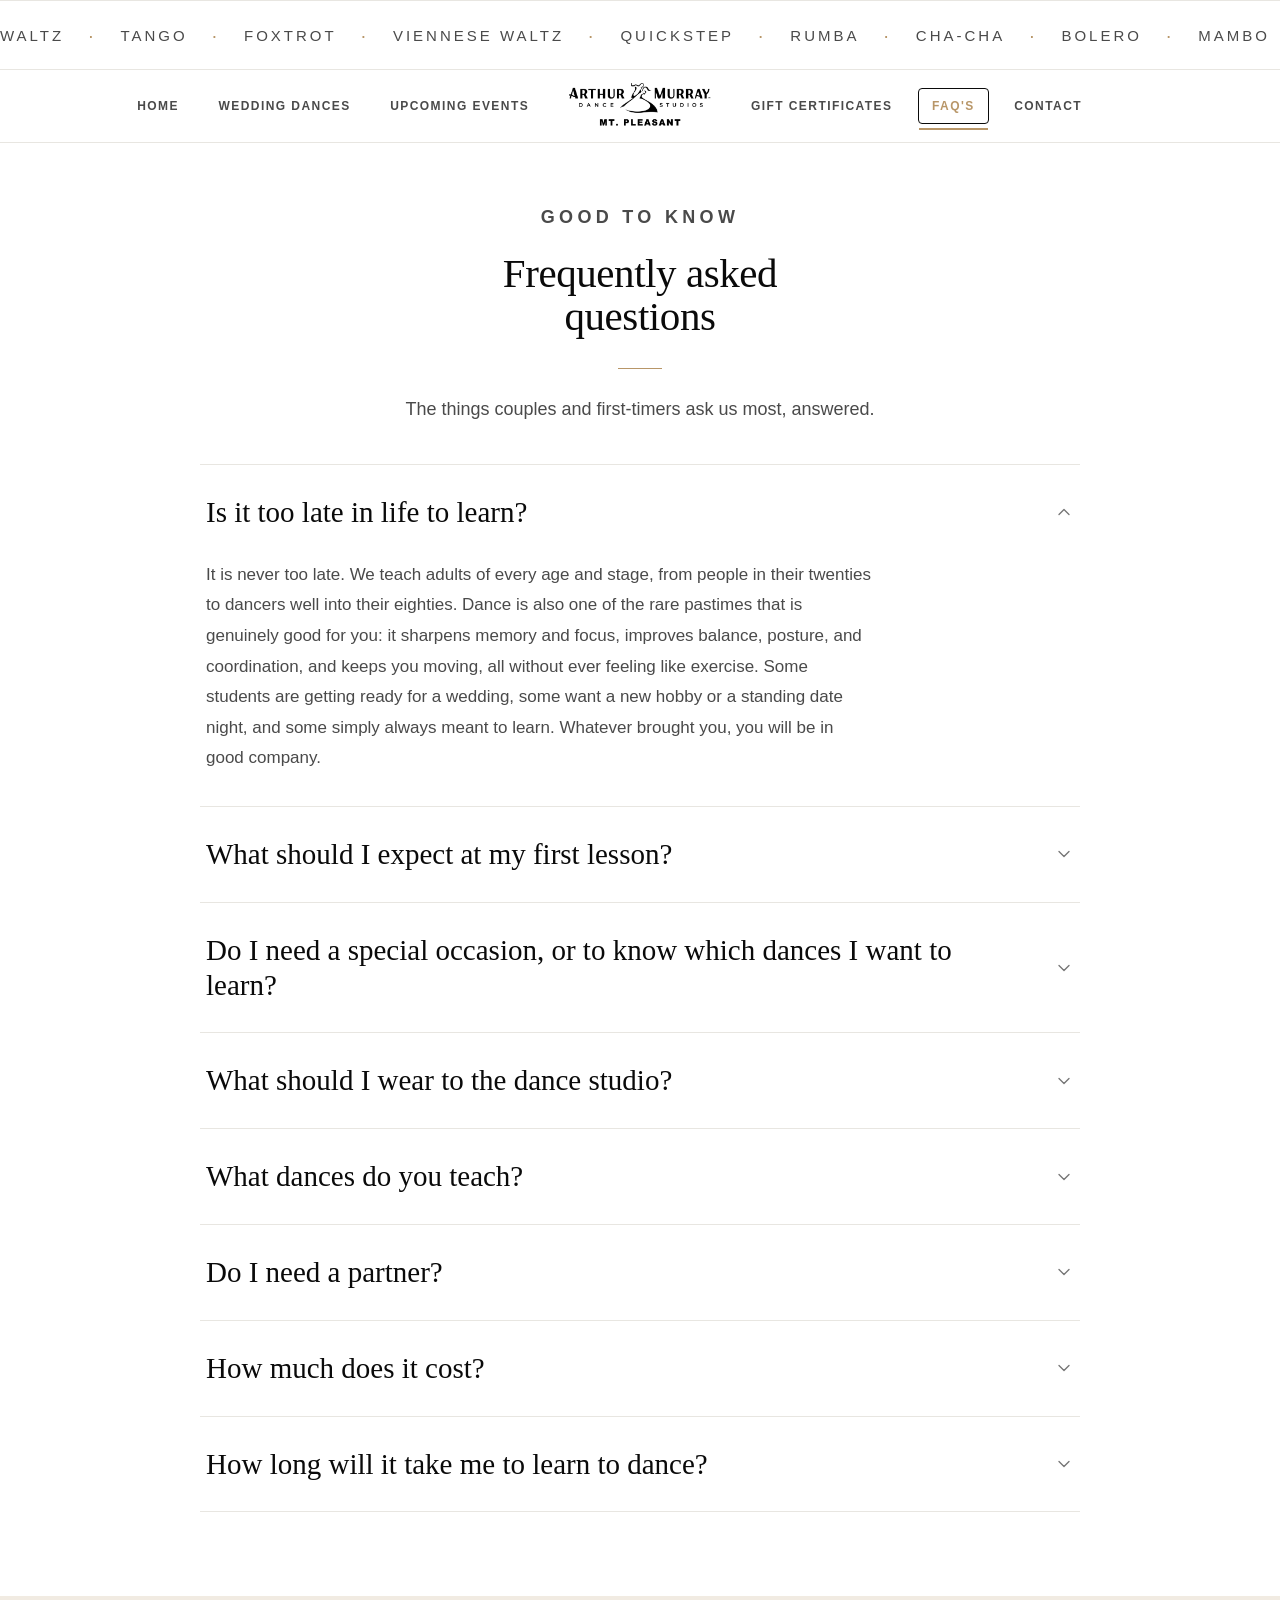
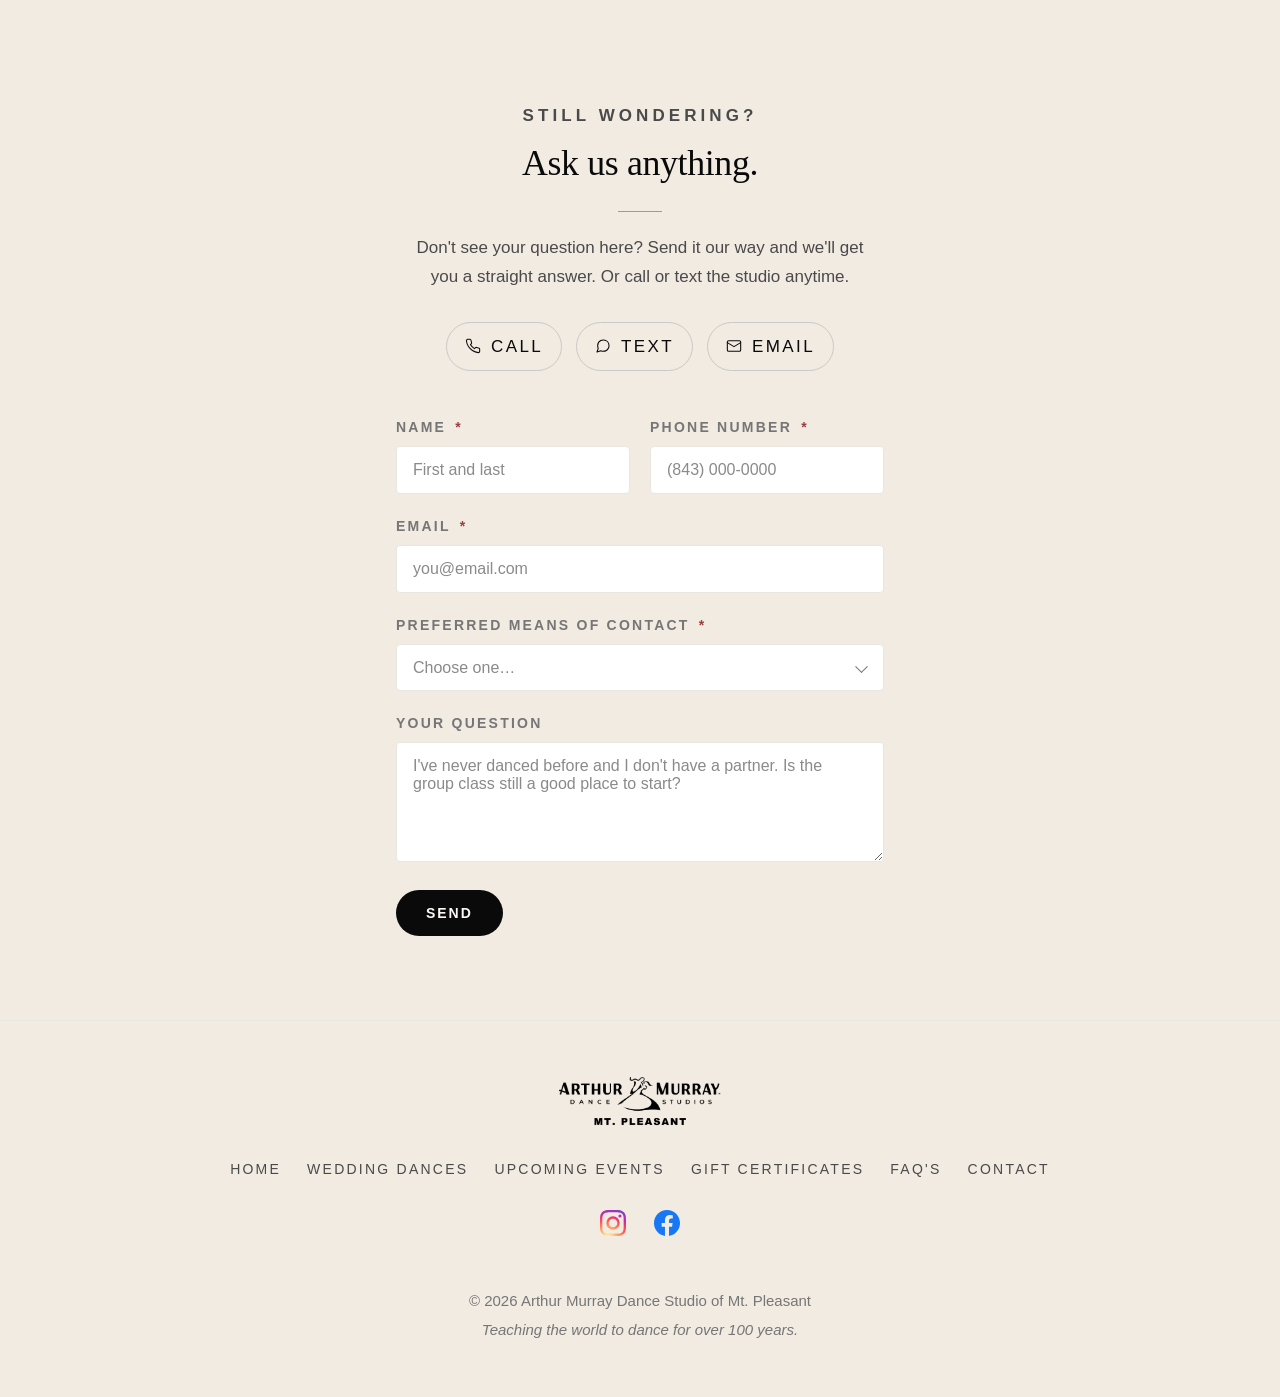
==== commit 69b26cc5: "Add files via upload" ====
--- a/FAQ.html
+++ b/FAQ.html
@@ -11,27 +11,35 @@
     function gtag(){ dataLayer.push(arguments); }
     gtag('js', new Date());
     gtag('config', 'AW-17691580121');
+    // Google Analytics 4: replace [MY GA4 ID] with your Measurement ID (looks like G-ABC123XYZ).
+    var GA4_ID = '[MY GA4 ID]';
+    if (/^G-/.test(GA4_ID)) gtag('config', GA4_ID);
   </script>
   <title>FAQ | Arthur Murray Dance Studio of Mt. Pleasant</title>
   <meta name="description" content="Answers to the questions we hear most: what to expect at your first lesson, what to wear, the dances we teach, whether you need a partner, cost, and how long it takes to learn." />
 
-  <link rel="icon" type="image/svg+xml" href="assets/logo-mark.svg" />
+  <link rel="icon" type="image/png" sizes="512x512" href="assets/favicon-mark.png" />
+
+  <!-- Open Graph / link preview (iMessage, Facebook, WhatsApp, LinkedIn, etc.) -->
+  <meta property="og:type" content="website" />
+  <meta property="og:site_name" content="Arthur Murray Dance Studio of Mt. Pleasant" />
+  <meta property="og:title" content="FAQ | Arthur Murray Dance Studio of Mt. Pleasant" />
+  <meta property="og:description" content="Answers to the questions we hear most: your first lesson, what to wear, the dances we teach, whether you need a partner, cost, and how long it takes to learn." />
+  <meta property="og:url" content="https://www.arthurmurraymtpleasant.com/FAQ.html" />
+  <link rel="canonical" href="https://www.arthurmurraymtpleasant.com/FAQ.html" />
+  <meta property="og:image" content="https://www.arthurmurraymtpleasant.com/assets/og-image.jpg" />
+  <meta property="og:image:width" content="1200" />
+  <meta property="og:image:height" content="630" />
+  <meta property="og:image:alt" content="Arthur Murray Dance Studios, Mt. Pleasant — Learn to dance." />
+  <meta name="twitter:card" content="summary_large_image" />
+  <meta name="twitter:title" content="FAQ | Arthur Murray Dance Studio of Mt. Pleasant" />
+  <meta name="twitter:description" content="Answers to the questions we hear most about learning to dance with us." />
+  <meta name="twitter:image" content="https://www.arthurmurraymtpleasant.com/assets/og-image.jpg" />
   <link rel="stylesheet" href="assets/colors_and_type.css" />
   <link rel="stylesheet" href="assets/site.css" />
-
-  <script src="https://unpkg.com/react@18.3.1/umd/react.development.js" integrity="sha384-hD6/rw4ppMLGNu3tX5cjIb+uRZ7UkRJ6BPkLpg4hAu/6onKUg4lLsHAs9EBPT82L" crossorigin="anonymous"></script>
-  <script src="https://unpkg.com/react-dom@18.3.1/umd/react-dom.development.js" integrity="sha384-u6aeetuaXnQ38mYT8rp6sbXaQe3NL9t+IBXmnYxwkUI2Hw4bsp2Wvmx4yRQF1uAm" crossorigin="anonymous"></script>
-  <script src="https://unpkg.com/@babel/standalone@7.29.0/babel.min.js" integrity="sha384-m08KidiNqLdpJqLq95G/LEi8Qvjl/xUYll3QILypMoQ65QorJ9Lvtp2RXYGBFj1y" crossorigin="anonymous"></script>
-
-  <template id="__bundler_thumbnail">
-    <div style="width:100%;height:100%;background:#0A0A0A;display:flex;align-items:center;justify-content:center;">
-      <div style="font-family:'Playfair Display',Georgia,serif;color:#FAF8F4;font-size:42px;letter-spacing:-0.02em;text-align:center;line-height:1.1;">AM<br/><span style="font-family:'Montserrat',sans-serif;font-size:13px;letter-spacing:0.3em;text-transform:uppercase;">FAQ</span></div>
-    </div>
-  </template>
 </head>
-<body>
-  <div id="root"></div>
-  <script type="text/babel" src="site/shared.jsx"></script>
-  <script type="text/babel" src="site/faq.jsx"></script>
+<body data-page="faq">
+<div class="marquee" aria-hidden="true"><div class="marquee__track"><span class="marquee__item">Waltz<span class="marquee__dot">·</span></span><span class="marquee__item">Tango<span class="marquee__dot">·</span></span><span class="marquee__item">Foxtrot<span class="marquee__dot">·</span></span><span class="marquee__item">Viennese Waltz<span class="marquee__dot">·</span></span><span class="marquee__item">Quickstep<span class="marquee__dot">·</span></span><span class="marquee__item">Rumba<span class="marquee__dot">·</span></span><span class="marquee__item">Cha-Cha<span class="marquee__dot">·</span></span><span class="marquee__item">Bolero<span class="marquee__dot">·</span></span><span class="marquee__item">Mambo<span class="marquee__dot">·</span></span><span class="marquee__item">Salsa<span class="marquee__dot">·</span></span><span class="marquee__item">Merengue<span class="marquee__dot">·</span></span><span class="marquee__item">Bachata<span class="marquee__dot">·</span></span><span class="marquee__item">Samba<span class="marquee__dot">·</span></span><span class="marquee__item">East Coast Swing<span class="marquee__dot">·</span></span><span class="marquee__item">West Coast Swing<span class="marquee__dot">·</span></span><span class="marquee__item">Jive<span class="marquee__dot">·</span></span><span class="marquee__item">Hustle<span class="marquee__dot">·</span></span><span class="marquee__item">Carolina Shag<span class="marquee__dot">·</span></span><span class="marquee__item">Country Two-Step<span class="marquee__dot">·</span></span><span class="marquee__item">Nightclub Two-Step<span class="marquee__dot">·</span></span><span class="marquee__item">Argentine Tango<span class="marquee__dot">·</span></span><span class="marquee__item">Paso Doble<span class="marquee__dot">·</span></span><span class="marquee__item">Lindy Hop<span class="marquee__dot">·</span></span><span class="marquee__item">Wedding First Dance<span class="marquee__dot">·</span></span><span class="marquee__item">Waltz<span class="marquee__dot">·</span></span><span class="marquee__item">Tango<span class="marquee__dot">·</span></span><span class="marquee__item">Foxtrot<span class="marquee__dot">·</span></span><span class="marquee__item">Viennese Waltz<span class="marquee__dot">·</span></span><span class="marquee__item">Quickstep<span class="marquee__dot">·</span></span><span class="marquee__item">Rumba<span class="marquee__dot">·</span></span><span class="marquee__item">Cha-Cha<span class="marquee__dot">·</span></span><span class="marquee__item">Bolero<span class="marquee__dot">·</span></span><span class="marquee__item">Mambo<span class="marquee__dot">·</span></span><span class="marquee__item">Salsa<span class="marquee__dot">·</span></span><span class="marquee__item">Merengue<span class="marquee__dot">·</span></span><span class="marquee__item">Bachata<span class="marquee__dot">·</span></span><span class="marquee__item">Samba<span class="marquee__dot">·</span></span><span class="marquee__item">East Coast Swing<span class="marquee__dot">·</span></span><span class="marquee__item">West Coast Swing<span class="marquee__dot">·</span></span><span class="marquee__item">Jive<span class="marquee__dot">·</span></span><span class="marquee__item">Hustle<span class="marquee__dot">·</span></span><span class="marquee__item">Carolina Shag<span class="marquee__dot">·</span></span><span class="marquee__item">Country Two-Step<span class="marquee__dot">·</span></span><span class="marquee__item">Nightclub Two-Step<span class="marquee__dot">·</span></span><span class="marquee__item">Argentine Tango<span class="marquee__dot">·</span></span><span class="marquee__item">Paso Doble<span class="marquee__dot">·</span></span><span class="marquee__item">Lindy Hop<span class="marquee__dot">·</span></span><span class="marquee__item">Wedding First Dance<span class="marquee__dot">·</span></span></div></div><nav class="nav"><div class="nav__inner"><div class="nav__links nav__links--left"><a class="nav__link" href="index.html">Home</a><a class="nav__link" href="Wedding Dances.html">Wedding Dances</a><a class="nav__link" href="Upcoming Events.html">Upcoming Events</a></div><a class="nav__logo" href="index.html" aria-label="Arthur Murray Dance Studio of Mt. Pleasant home"><img src="assets/logo-lockup.png" alt="Arthur Murray Dance Studios, Mt. Pleasant"/></a><div class="nav__links nav__links--right"><a class="nav__link" href="Gift Certificates.html">Gift Certificates</a><a class="nav__link is-active" href="FAQ.html" aria-current="page">FAQ&#x27;s</a><a class="nav__link" href="index.html#start">Contact</a></div><button class="nav__menu-btn" aria-label="Open menu" aria-expanded="false"><span class="nav__menu-label">Menu</span><span class="nav__menu-rule" aria-hidden="true"></span></button></div></nav><section class="pagehead"><div class="wrap wrap--narrow"><p class="eyebrow">Good to know</p><h1 class="display">Frequently asked questions</h1><hr class="rule-short"/><p class="pagehead__lede">The things couples and first-timers ask us most, answered.</p></div></section><section class="section" style="padding-top:0"><div class="wrap"><div class="faq"><div class="faq__item is-open"><button class="faq__q" aria-expanded="true"><span>Is it too late in life to learn?</span><svg viewBox="0 0 24 24" fill="none" stroke="currentColor" stroke-width="1.6" stroke-linecap="round" stroke-linejoin="round" class="faq__icon"><path d="m6 9 6 6 6-6"></path></svg></button><div class="faq__a"><div class="faq__a-clip"><p>It is never too late. We teach adults of every age and stage, from people in their twenties to dancers well into their eighties. Dance is also one of the rare pastimes that is genuinely good for you: it sharpens memory and focus, improves balance, posture, and coordination, and keeps you moving, all without ever feeling like exercise. Some students are getting ready for a wedding, some want a new hobby or a standing date night, and some simply always meant to learn. Whatever brought you, you will be in good company.</p></div></div></div><div class="faq__item"><button class="faq__q" aria-expanded="false"><span>What should I expect at my first lesson?</span><svg viewBox="0 0 24 24" fill="none" stroke="currentColor" stroke-width="1.6" stroke-linecap="round" stroke-linejoin="round" class="faq__icon"><path d="m6 9 6 6 6-6"></path></svg></button><div class="faq__a"><div class="faq__a-clip"><p>Your first lesson is on us: a complimentary 30 minutes with a certified instructor. No partner or experience needed. Come learn a few steps, ask questions, and see if we are the right fit. There is no obligation either way.</p></div></div></div><div class="faq__item"><button class="faq__q" aria-expanded="false"><span>Do I need a special occasion, or to know which dances I want to learn?</span><svg viewBox="0 0 24 24" fill="none" stroke="currentColor" stroke-width="1.6" stroke-linecap="round" stroke-linejoin="round" class="faq__icon"><path d="m6 9 6 6 6-6"></path></svg></button><div class="faq__a"><div class="faq__a-clip"><p>Not at all. You do not need a wedding, a cruise, or any event on the calendar to start, and you do not need to know a single dance by name. Most people are not sure what they want to learn, and that is exactly what we are here for. We will guide you in the right direction and teach you how to recognize different kinds of music, so you know what to dance, and how, whenever a song comes on.</p></div></div></div><div class="faq__item"><button class="faq__q" aria-expanded="false"><span>What should I wear to the dance studio?</span><svg viewBox="0 0 24 24" fill="none" stroke="currentColor" stroke-width="1.6" stroke-linecap="round" stroke-linejoin="round" class="faq__icon"><path d="m6 9 6 6 6-6"></path></svg></button><div class="faq__a"><div class="faq__a-clip"><p>Comfortable clothes you can move in: jeans, slacks, leggings, or a casual dress all work. For shoes, anything with a smooth-ish sole that will not stick to the floor is great. You do not need dance shoes for your first lesson.</p></div></div></div><div class="faq__item"><button class="faq__q" aria-expanded="false"><span>What dances do you teach?</span><svg viewBox="0 0 24 24" fill="none" stroke="currentColor" stroke-width="1.6" stroke-linecap="round" stroke-linejoin="round" class="faq__icon"><path d="m6 9 6 6 6-6"></path></svg></button><div class="faq__a"><div class="faq__a-clip"><p>Waltz, Tango, Foxtrot, Viennese Waltz, Quickstep, Rumba, Cha-Cha, Mambo, Bolero, Paso Doble, Argentine Tango, Swing, Lindy Hop, West Coast Swing, Carolina Shag, Hustle, Salsa, Bachata, Merengue, Country Swing, Two-Step, Polka, and more.</p></div></div></div><div class="faq__item"><button class="faq__q" aria-expanded="false"><span>Do I need a partner?</span><svg viewBox="0 0 24 24" fill="none" stroke="currentColor" stroke-width="1.6" stroke-linecap="round" stroke-linejoin="round" class="faq__icon"><path d="m6 9 6 6 6-6"></path></svg></button><div class="faq__a"><div class="faq__a-clip"><p>No. In fact, it is often more efficient to learn independently, since it lets you focus on developing your own skills. We even recommend that couples learning together occasionally take one-on-one lessons with their instructor.</p></div></div></div><div class="faq__item"><button class="faq__q" aria-expanded="false"><span>How much does it cost?</span><svg viewBox="0 0 24 24" fill="none" stroke="currentColor" stroke-width="1.6" stroke-linecap="round" stroke-linejoin="round" class="faq__icon"><path d="m6 9 6 6 6-6"></path></svg></button><div class="faq__a"><div class="faq__a-clip"><p>Every student&#x27;s journey is different, so pricing depends on your goals. Reach out anytime to ask about our current package offerings, or come in for your free first lesson and we will walk you through every option and find your best fit.</p></div></div></div><div class="faq__item"><button class="faq__q" aria-expanded="false"><span>How long will it take me to learn to dance?</span><svg viewBox="0 0 24 24" fill="none" stroke="currentColor" stroke-width="1.6" stroke-linecap="round" stroke-linejoin="round" class="faq__icon"><path d="m6 9 6 6 6-6"></path></svg></button><div class="faq__a"><div class="faq__a-clip"><p>There is no one-size-fits-all answer. Everyone learns at a different pace depending on experience, practice, and natural ability. What matters most is that you keep moving forward and enjoy the process.</p></div></div></div></div></div></section><section class="section lead" id="start"><div class="wrap"><div class="lead__grid"><div class="lead__intro"><p class="eyebrow">Still wondering?</p><h2 class="display" style="margin-top:14px">Ask us anything.</h2><hr class="rule-short"/><p>Don&#x27;t see your question here? Send it our way and we&#x27;ll get you a straight answer. Or call or text the studio anytime.</p><div class="lead__contacts"><a class="chip" href="tel:+18432127059"><svg viewBox="0 0 24 24" fill="none" stroke="currentColor" stroke-width="1.6" stroke-linecap="round" stroke-linejoin="round"><path d="M22 16.92v3a2 2 0 0 1-2.18 2 19.79 19.79 0 0 1-8.63-3.07 19.5 19.5 0 0 1-6-6 19.79 19.79 0 0 1-3.07-8.67A2 2 0 0 1 4.11 2h3a2 2 0 0 1 2 1.72c.13.96.36 1.9.7 2.81a2 2 0 0 1-.45 2.11L8.09 9.91a16 16 0 0 0 6 6l1.27-1.27a2 2 0 0 1 2.11-.45c.91.34 1.85.57 2.81.7A2 2 0 0 1 22 16.92z"></path></svg> Call</a><a class="chip" href="sms:+18432127059"><svg viewBox="0 0 24 24" fill="none" stroke="currentColor" stroke-width="1.6" stroke-linecap="round" stroke-linejoin="round"><path d="M21 11.5a8.38 8.38 0 0 1-.9 3.8 8.5 8.5 0 0 1-7.6 4.7 8.38 8.38 0 0 1-3.8-.9L3 21l1.9-5.7a8.38 8.38 0 0 1-.9-3.8 8.5 8.5 0 0 1 4.7-7.6 8.38 8.38 0 0 1 3.8-.9h.5a8.48 8.48 0 0 1 8 8v.5z"></path></svg> Text</a><a class="chip" href="mailto:team@arthurmurraymtpleasant.com"><svg viewBox="0 0 24 24" fill="none" stroke="currentColor" stroke-width="1.6" stroke-linecap="round" stroke-linejoin="round"><rect x="2" y="4" width="20" height="16" rx="2"></rect><path d="m22 7-10 6L2 7"></path></svg> Email</a></div></div><form class="form" novalidate=""><input type="hidden" name="_subject" value="Question from the FAQ page at arthurmurraymtpleasant.com"/><input type="hidden" name="source" value="FAQ page"/><div class="field--row"><div class="field"><label for="cf-name">Name <span class="req">*</span></label><input id="cf-name" name="name" type="text" required="" placeholder="First and last" autoComplete="name"/></div><div class="field"><label for="cf-phone">Phone Number <span class="req">*</span></label><input id="cf-phone" name="phone" type="tel" required="" placeholder="(843) 000-0000" autoComplete="tel"/></div></div><div class="field"><label for="cf-email">Email <span class="req">*</span></label><input id="cf-email" name="email" type="email" required="" placeholder="you@email.com" autoComplete="email"/></div><div class="field"><label for="cf-contact">Preferred means of contact <span class="req">*</span></label><div class="field__select"><select id="cf-contact" name="preferred_contact" required=""><option value="" disabled="" selected="">Choose one…</option><option value="Email">Email</option><option value="Phone call">Phone call</option><option value="Text message">Text message</option></select></div></div><div class="field"><label for="cf-msg">Your question</label><textarea id="cf-msg" name="message" placeholder="I&#x27;ve never danced before and I don&#x27;t have a partner. Is the group class still a good place to start?"></textarea></div><div class="form__foot"><button class="btn btn--primary form__btn" type="submit">Send</button></div></form></div></div></section><footer class="footer"><div class="footer__inner"><a href="index.html" aria-label="Home"><img class="footer__logo" src="assets/logo-lockup.png" alt="Arthur Murray Dance Studios, Mt. Pleasant"/></a><nav class="footer__nav"><a href="index.html">Home</a><a href="Wedding Dances.html">Wedding Dances</a><a href="Upcoming Events.html">Upcoming Events</a><a href="Gift Certificates.html">Gift Certificates</a><a href="FAQ.html">FAQ&#x27;s</a><a href="index.html#start">Contact</a></nav><div class="footer__social"><a href="https://instagram.com/arthurmurraymtpleasant" target="_blank" rel="noopener" aria-label="Instagram"><svg viewBox="0 0 24 24"><defs><radialGradient id="igGrad" cx="30%" cy="107%" r="150%"><stop offset="0" stop-color="#FDF497"></stop><stop offset="0.05" stop-color="#FDF497"></stop><stop offset="0.45" stop-color="#FD5949"></stop><stop offset="0.6" stop-color="#D6249F"></stop><stop offset="0.9" stop-color="#285AEB"></stop></radialGradient></defs><g fill="url(#igGrad)"><path d="M12 2.16c3.2 0 3.58.01 4.85.07 1.17.05 1.8.25 2.23.41.56.22.96.48 1.38.9.42.42.68.82.9 1.38.16.42.36 1.06.41 2.23.06 1.27.07 1.65.07 4.85s-.01 3.58-.07 4.85c-.05 1.17-.25 1.8-.41 2.23-.22.56-.48.96-.9 1.38-.42.42-.82.68-1.38.9-.42.16-1.06.36-2.23.41-1.27.06-1.65.07-4.85.07s-3.58-.01-4.85-.07c-1.17-.05-1.8-.25-2.23-.41a3.72 3.72 0 0 1-1.38-.9 3.72 3.72 0 0 1-.9-1.38c-.16-.42-.36-1.06-.41-2.23C2.17 15.58 2.16 15.2 2.16 12s.01-3.58.07-4.85c.05-1.17.25-1.8.41-2.23.22-.56.48-.96.9-1.38.42-.42.82-.68 1.38-.9.42-.16 1.06-.36 2.23-.41C8.42 2.17 8.8 2.16 12 2.16M12 0C8.74 0 8.33.01 7.05.07 5.78.13 4.9.33 4.14.63c-.79.3-1.46.72-2.12 1.38A5.86 5.86 0 0 0 .63 4.14C.33 4.9.13 5.78.07 7.05.01 8.33 0 8.74 0 12s.01 3.67.07 4.95c.06 1.27.26 2.15.56 2.91.3.79.72 1.46 1.38 2.12a5.86 5.86 0 0 0 2.13 1.38c.76.3 1.64.5 2.91.56C8.33 23.99 8.74 24 12 24s3.67-.01 4.95-.07c1.27-.06 2.15-.26 2.91-.56a5.86 5.86 0 0 0 2.12-1.38 5.86 5.86 0 0 0 1.38-2.12c.3-.76.5-1.64.56-2.91.06-1.28.07-1.69.07-4.95s-.01-3.67-.07-4.95c-.06-1.27-.26-2.15-.56-2.91a5.86 5.86 0 0 0-1.38-2.13A5.86 5.86 0 0 0 19.86.63C19.1.33 18.22.13 16.95.07 15.67.01 15.26 0 12 0zm0 5.84a6.16 6.16 0 1 0 0 12.32 6.16 6.16 0 0 0 0-12.32zM12 16a4 4 0 1 1 0-8 4 4 0 0 1 0 8zm6.41-11.85a1.44 1.44 0 1 0 0 2.88 1.44 1.44 0 0 0 0-2.88z"></path></g></svg></a><a href="https://facebook.com/arthurmurraymtpleasant" target="_blank" rel="noopener" aria-label="Facebook"><svg viewBox="0 0 24 24" fill="#1877F2"><path d="M24 12.07C24 5.41 18.63 0 12 0S0 5.4 0 12.07C0 18.1 4.39 23.1 10.13 24v-8.44H7.08v-3.49h3.04V9.41c0-3.02 1.8-4.7 4.54-4.7 1.31 0 2.68.24 2.68.24v2.97h-1.5c-1.5 0-1.96.93-1.96 1.89v2.26h3.32l-.53 3.5h-2.8V24C19.62 23.1 24 18.1 24 12.07z"></path></svg></a></div><div class="footer__bottom"><div>© 2026 Arthur Murray Dance Studio of Mt. Pleasant</div><div><em>Teaching the world to dance for over 100 years.</em></div></div></div></footer>
+<script src="assets/site.js"></script>
 </body>
 </html>
--- a/assets/site.css
+++ b/assets/site.css
@@ -28,7 +28,7 @@
 }
 body { background: #FFFFFF; }
 
-.wrap { max-width: 1360px; margin: 0 auto; padding: 0 40px; }
+.wrap { max-width: 1120px; margin: 0 auto; padding: 0 clamp(24px, 3vw, 52px); }
 .wrap--narrow { max-width: 1040px; }
 
 /* Reusable bits ----------------------------------------------------------- */
@@ -40,8 +40,8 @@
 .rule-short { width: 44px; height: 1px; background: var(--am-ink); border: 0; margin: 0; }
 .hl-dot { color: var(--am-brass); }
 html[data-accent="brass"] .rule-short { background: var(--am-brass); }
-.section { padding: 120px 0; }
-.section--tight { padding: 84px 0; }
+.section { padding: 84px 0; }
+.section--tight { padding: 60px 0; }
 .section--alt { background: var(--bg-surface-alt); }
 .center { text-align: center; }
 .stack { display: flex; flex-direction: column; }
@@ -63,9 +63,9 @@
 /* --- Buttons ------------------------------------------------------------- */
 .btn {
   display: inline-flex; align-items: center; gap: 10px; cursor: pointer;
-  font-family: var(--font-sans); font-size: 18px; font-weight: 600;
-  text-transform: uppercase; letter-spacing: 0.2em;
-  padding: 18px 34px; border-radius: var(--radius-pill); text-decoration: none;
+  font-family: var(--font-sans); font-size: 14px; font-weight: 600;
+  text-transform: uppercase; letter-spacing: 0.14em;
+  padding: 15px 30px; border-radius: var(--radius-pill); text-decoration: none;
   border: 1px solid transparent; transition: background var(--dur-base) var(--ease-standard),
     color var(--dur-base) var(--ease-standard), border-color var(--dur-base) var(--ease-standard),
     transform var(--dur-fast) var(--ease-standard), box-shadow var(--dur-fast) var(--ease-standard);
@@ -81,7 +81,7 @@
 .btn--lineghost:hover { background: rgba(255,255,255,0.12); border-color: #fff; }
 
 .link-underline {
-  font-family: var(--font-sans); font-size: 18px; font-weight: 500;
+  font-family: var(--font-sans); font-size: 14px; font-weight: 500;
   text-transform: uppercase; letter-spacing: 0.18em; text-decoration: none;
   color: var(--am-ink); border-bottom: 1px solid var(--am-ink); padding-bottom: 4px;
   transition: color var(--dur-base), border-color var(--dur-base);
@@ -94,7 +94,7 @@
    ========================================================================= */
 .announce {
   background: var(--bg-surface); color: var(--fg-tertiary);
-  font-family: var(--font-sans); font-size: 18px; font-weight: 500;
+  font-family: var(--font-sans); font-size: 14px; font-weight: 500;
   letter-spacing: 0.16em; text-transform: uppercase; text-align: center;
   padding: 13px 20px; border-bottom: 1px solid var(--border-hairline);
 }
@@ -111,27 +111,40 @@
   border-bottom: 1px solid var(--border-hairline);
 }
 .nav__inner {
-  max-width: 1600px; margin: 0 auto; padding: 18px 80px;
-  display: flex; align-items: center; justify-content: space-between; gap: 22px;
-}
-.nav__links { display: contents; }
+  max-width: 1180px; margin: 0 auto; padding: 13px clamp(20px, 3vw, 44px);
+  display: grid; grid-template-columns: 1fr auto 1fr; align-items: center; gap: clamp(14px, 2vw, 30px);
+}
+.nav__links { display: flex; align-items: center; gap: clamp(6px, 0.9vw, 12px); }
+.nav__links--left { justify-content: flex-end; }
+.nav__links--right { justify-content: flex-start; }
 .nav__link {
-  font-family: var(--font-sans); font-size: 15px; font-weight: 600;
-  text-transform: uppercase; letter-spacing: 0.13em; color: var(--fg-primary);
-  text-decoration: none; transition: color var(--dur-base); white-space: nowrap;
-}
-.nav__link:hover { color: var(--fg-tertiary); }
-html[data-accent="brass"] .nav__link:hover { color: var(--am-brass); }
-.nav__logo { display: block; flex: 0 0 auto; padding: 0 12px; }
-.nav__logo img { height: 58px; display: block; }
+  font-family: var(--font-sans); font-size: 12px; font-weight: 600;
+  text-transform: uppercase; letter-spacing: 0.12em; color: var(--fg-secondary);
+  text-decoration: none; white-space: nowrap;
+  padding: 8px 13px; border: 1px solid transparent; border-radius: var(--radius-sm);
+  transition: color var(--dur-base) var(--ease-standard), background var(--dur-base) var(--ease-standard), border-color var(--dur-base) var(--ease-standard);
+}
+.nav__link:hover { color: var(--am-ink); background: var(--bg-surface); border-color: var(--border-hairline); }
+.nav__link.is-active { color: var(--am-ink); border-color: var(--am-ink); }
+html[data-accent="brass"] .nav__link:hover { color: var(--am-brass-deep); border-color: var(--am-brass); }
+.nav__logo { display: block; justify-self: center; padding: 0; }
+.nav__logo img { height: 46px; width: auto; max-width: none; display: block; }
 .nav__cta { margin-left: 6px; }
 .nav__phone {
   font-family: var(--font-sans); font-size: 17px; font-weight: 500;
   text-transform: uppercase; letter-spacing: 0.14em; color: var(--fg-tertiary);
   text-decoration: none;
 }
-.nav__menu-btn { display: none; background: none; border: 0; cursor: pointer; color: var(--am-ink); padding: 6px; }
-.nav__menu-btn svg { width: 26px; height: 26px; display: block; }
+.nav__menu-btn {
+  display: none; align-items: center; justify-content: center; gap: 9px;
+  background: var(--bg-surface); border: 1px solid var(--am-ink); border-radius: var(--radius-sm);
+  cursor: pointer; color: var(--am-ink); padding: 9px 22px;
+  transition: background var(--dur-base) var(--ease-standard), color var(--dur-base) var(--ease-standard);
+}
+.nav__menu-btn:hover { background: var(--am-linen); }
+.nav--open .nav__menu-btn { background: var(--am-ink); color: var(--am-paper); }
+.nav__menu-label { font-family: var(--font-sans); font-size: 12px; font-weight: 600; text-transform: uppercase; letter-spacing: 0.22em; line-height: 1; }
+.nav__menu-rule { display: none; }
 .nav__mobile { display: none; }
 
 /* =========================================================================
@@ -159,11 +172,11 @@
   font-family: var(--font-sans); font-size: 17px; font-weight: 600; letter-spacing: 0.2em;
   text-transform: uppercase; border: 1px dashed rgba(255,255,255,0.4); padding: 14px 22px; border-radius: 4px;
 }
-.hero__content { position: relative; z-index: 2; width: 100%; padding-bottom: 76px; padding-top: 120px; }
+.hero__content { position: relative; z-index: 2; width: 100%; padding-bottom: 60px; padding-top: 92px; }
 .hero__eyebrow { color: rgba(255,255,255,0.82); }
-.hero--fullbleed .display { color: #fff; max-width: 15ch; font-size: clamp(40px, 6.2vw, 84px); text-shadow: 0 2px 28px rgba(0,0,0,0.5); }
+.hero--fullbleed .display { color: #fff; max-width: 15ch; font-size: clamp(36px, 4vw, 56px); text-shadow: 0 2px 28px rgba(0,0,0,0.5); }
 .hero__lede {
-  font-family: var(--font-body); font-size: 22px; font-weight: 500; line-height: 1.6;
+  font-family: var(--font-body); font-size: 18px; font-weight: 500; line-height: 1.6;
   color: rgba(255,255,255,0.94); max-width: 56ch; margin: 24px 0 0; text-shadow: 0 1px 16px rgba(0,0,0,0.55);
 }
 .hero__actions { display: flex; flex-wrap: wrap; gap: 16px; align-items: center; margin-top: 34px; }
@@ -185,10 +198,10 @@
 /* Split (editorial) variant */
 .hero--split { background: var(--bg-page); border-bottom: 1px solid var(--border-hairline); color: var(--fg-primary); }
 .hero--split .hero__grid {
-  max-width: 1360px; margin: 0 auto; padding: 84px 40px 92px;
+  max-width: 1120px; margin: 0 auto; padding: 60px clamp(24px, 3vw, 52px) 68px;
   display: grid; grid-template-columns: 0.92fr 1.18fr; gap: 56px; align-items: center;
 }
-.hero--split .display { font-size: clamp(40px, 4.6vw, 70px); max-width: 15ch; text-shadow: none; }
+.hero--split .display { font-size: clamp(32px, 3.2vw, 46px); max-width: 15ch; text-shadow: none; }
 .hero--split .hero__lede { color: var(--fg-secondary); text-shadow: none; }
 .hero--split .hero__eyebrow { color: var(--fg-tertiary); }
 .hero--split .hero__sub-meta { color: var(--fg-tertiary); }
@@ -204,7 +217,9 @@
 
 /* Highlight reel — two cross-fading videos, cropped to the vertical content */
 .reel { position: absolute; inset: 0; background: #15120e; }
-.reel__v { position: absolute; inset: 0; width: 100%; height: 100%; object-fit: cover;
+.reel__still { position: absolute; inset: 0; width: 100%; height: 100%; object-fit: cover;
+  object-position: center; z-index: 0; opacity: 1; transition: opacity 0.5s ease-out; pointer-events: none; }
+.reel__v { position: absolute; inset: 0; width: 100%; height: 100%; object-fit: cover; z-index: 1;
   object-position: center; opacity: 0; transition: opacity 1.1s ease-in-out; pointer-events: none; }
 .reel__v::-webkit-media-controls,
 .reel__v::-webkit-media-controls-enclosure { display: none !important; }
@@ -212,7 +227,7 @@
 .hero__frame:has(.reel) { aspect-ratio: 9 / 16; }
 .hero--split .hero__grid:has(.reel) { grid-template-columns: 1.22fr 0.78fr; }
 .hero--split .hero__framewrap:has(.reel) { width: fit-content; margin: 0 auto; }
-.hero--split .hero__frame:has(.reel) { width: auto; height: min(82vh, 720px); aspect-ratio: 9 / 16; }
+.hero--split .hero__frame:has(.reel) { width: auto; height: min(70vh, 600px); aspect-ratio: 9 / 16; }
 .hero--split .hero__framewrap:has(.reel)::before { right: -20px; top: -20px; width: 76%; height: 62%; }
 .hero__caption { font-family: var(--font-body); font-size: 18px; font-style: italic;
   color: var(--fg-tertiary); text-align: right; margin-top: 12px; }
@@ -222,7 +237,7 @@
 .marquee { overflow: hidden; background: var(--bg-surface); padding: 18px 0;
   border-top: 1px solid var(--border-hairline); border-bottom: 1px solid var(--border-hairline); }
 .marquee__track { display: inline-flex; white-space: nowrap; animation: marquee-scroll 60s linear infinite; will-change: transform; }
-.marquee__item { font-family: var(--font-sans); font-size: 18px; font-weight: 500; text-transform: uppercase;
+.marquee__item { font-family: var(--font-sans); font-size: 15px; font-weight: 500; text-transform: uppercase;
   letter-spacing: 0.2em; color: var(--fg-secondary); display: inline-flex; align-items: center; }
 .marquee__dot { color: var(--am-brass); margin: 0 24px; font-size: 19px; }
 @keyframes marquee-scroll { from { transform: translateX(0); } to { transform: translateX(-50%); } }
@@ -231,8 +246,8 @@
    Intro / value sections
    ========================================================================= */
 .value { text-align: center; }
-.value .display { font-size: clamp(36px, 3.8vw, 54px); margin: 0 auto; max-width: 24ch; }
-.value__lede { font-family: var(--font-body); font-size: 22px; font-weight: 500; line-height: 1.65;
+.value .display { font-size: clamp(28px, 2.6vw, 40px); margin: 0 auto; max-width: 24ch; }
+.value__lede { font-family: var(--font-body); font-size: 18px; font-weight: 500; line-height: 1.65;
   color: var(--fg-secondary); max-width: 64ch; margin: 26px auto 0; }
 .value__actions { margin-top: 38px; display: flex; gap: 16px; justify-content: center; flex-wrap: wrap; }
 
@@ -245,8 +260,8 @@
   border: 1px solid var(--border-hairline); }
 .reassure__photo img { width: 100%; height: 100%; object-fit: cover; display: block; }
 .reassure__photo--arch { border-radius: 180px 180px var(--radius-md) var(--radius-md); }
-.reassure__text .display { font-size: clamp(32px, 3.2vw, 48px); margin-top: 14px; }
-.reassure__text p { font-family: var(--font-body); font-size: 20px; line-height: 1.75; color: var(--fg-secondary); margin-top: 18px; }
+.reassure__text .display { font-size: clamp(30px, 2.8vw, 42px); margin-top: 14px; }
+.reassure__text p { font-family: var(--font-body); font-size: 17px; line-height: 1.75; color: var(--fg-secondary); margin-top: 18px; }
 .reassure__list { list-style: none; margin: 28px 0 0; padding: 0; }
 
 /* --- Full-bleed photo band (dark, high-contrast break) ------------------- */
@@ -255,9 +270,9 @@
 .photoband__img { position: absolute; inset: 0; width: 100%; height: 100%; object-fit: cover; object-position: center 30%; z-index: 0; }
 .photoband::after { content: ""; position: absolute; inset: 0; z-index: 1;
   background: linear-gradient(180deg, rgba(10,10,10,0.62) 0%, rgba(10,10,10,0.55) 55%, rgba(10,10,10,0.72) 100%); }
-.photoband__content { position: relative; z-index: 2; padding: 88px 24px; display: flex; flex-direction: column; align-items: center; gap: 24px; }
+.photoband__content { position: relative; z-index: 2; padding: 68px 24px; display: flex; flex-direction: column; align-items: center; gap: 24px; }
 .photoband__eyebrow { color: #fff; text-shadow: 0 1px 14px rgba(0,0,0,0.7); }
-.photoband__title { color: #fff; font-size: clamp(34px, 4.4vw, 60px); text-shadow: 0 2px 24px rgba(0,0,0,0.5); }
+.photoband__title { color: #fff; font-size: clamp(32px, 3.6vw, 50px); text-shadow: 0 2px 24px rgba(0,0,0,0.5); }
 
 /* --- Circular accent photo in the visit/contact column ------------------- */
 .visit__photo { width: 132px; height: 132px; border-radius: 999px; overflow: hidden; border: 1px solid var(--border-hairline); margin-bottom: 24px; }
@@ -265,7 +280,7 @@
 .reassure__list li {
   display: flex; gap: 16px; align-items: baseline; padding: 19px 0;
   border-top: 1px solid var(--border-hairline);
-  font-family: var(--font-body); font-size: 19px; color: var(--fg-secondary);
+  font-family: var(--font-body); font-size: 17px; color: var(--fg-secondary);
 }
 .reassure__list li:last-child { border-bottom: 1px solid var(--border-hairline); }
 .reassure__num { font-family: var(--font-display); font-style: italic; font-size: 24px; color: var(--am-ink);
@@ -277,12 +292,12 @@
    ========================================================================= */
 .reviews { background: var(--bg-page); }
 .reviews__head { display: flex; align-items: flex-end; justify-content: space-between; gap: 32px; flex-wrap: wrap; margin-bottom: 44px; }
-.reviews__title .display { font-size: clamp(30px, 3vw, 44px); }
+.reviews__title .display { font-size: clamp(28px, 2.6vw, 40px); }
 .gbadge { display: flex; align-items: center; gap: 18px; }
 .gbadge__logo { width: 40px; height: 40px; flex: none; }
 .gbadge__score { font-family: var(--font-display); font-size: 40px; line-height: 1; color: var(--am-ink); }
 .gbadge__meta { display: flex; flex-direction: column; gap: 4px; }
-.gbadge__stars { color: #E7A93B; letter-spacing: 2px; font-size: 19px; }
+.gbadge__stars { color: #E7A93B; letter-spacing: 2px; font-size: 16px; }
 .gbadge__count { font-family: var(--font-sans); font-size: 17px; letter-spacing: 0.16em;
   text-transform: uppercase; color: var(--fg-tertiary); text-decoration: none; }
 .gbadge__count:hover { color: var(--am-ink); }
@@ -301,17 +316,17 @@
 }
 .rcard:hover { border-color: var(--am-ink-soft); box-shadow: var(--shadow-md); transform: translateY(-2px); }
 .rcard__top { display: flex; align-items: center; gap: 14px; }
-.rcard__avatar { width: 48px; height: 48px; border-radius: 999px; flex: none; color: #fff;
+.rcard__avatar { width: 44px; height: 44px; border-radius: 999px; flex: none; color: #fff;
   display: flex; align-items: center; justify-content: center; font-family: var(--font-sans);
-  font-weight: 600; font-size: 21px; }
+  font-weight: 600; font-size: 17px; }
 .rcard__who { display: flex; flex-direction: column; gap: 3px; }
-.rcard__name { font-family: var(--font-sans); font-size: 18px; font-weight: 600; letter-spacing: 0.04em; color: var(--am-ink); }
-.rcard__date { font-family: var(--font-body); font-size: 18px; color: var(--fg-tertiary); }
-.rcard__stars { color: #E7A93B; letter-spacing: 2px; font-size: 19px; }
-.rcard__body { font-family: var(--font-body); font-size: 20px; line-height: 1.7; color: var(--fg-secondary); }
+.rcard__name { font-family: var(--font-sans); font-size: 15px; font-weight: 600; letter-spacing: 0.04em; color: var(--am-ink); }
+.rcard__date { font-family: var(--font-body); font-size: 14px; color: var(--fg-tertiary); }
+.rcard__stars { color: #E7A93B; letter-spacing: 2px; font-size: 15px; }
+.rcard__body { font-family: var(--font-body); font-size: 17px; line-height: 1.7; color: var(--fg-secondary); }
 .rcard__g { width: 16px; height: 16px; margin-top: 2px; opacity: 0.9; }
 .rcard__src { display: flex; align-items: center; gap: 8px; margin-top: auto;
-  font-family: var(--font-body); font-size: 17px; color: var(--fg-tertiary); }
+  font-family: var(--font-body); font-size: 14px; color: var(--fg-tertiary); }
 .reviews__nav { display: flex; align-items: center; justify-content: center; gap: 22px; margin-top: 40px; }
 .reviews__arrow { width: 44px; height: 44px; border-radius: 999px; border: 1px solid var(--am-mist);
   background: var(--bg-surface); cursor: pointer; display: flex; align-items: center; justify-content: center;
@@ -330,8 +345,8 @@
 html[data-form="split"] .lead__grid { grid-template-columns: 0.85fr 1fr; gap: 72px; align-items: start; }
 .lead__intro { text-align: center; }
 html[data-form="split"] .lead__intro { text-align: left; position: sticky; top: 112px; }
-.lead__intro .display { font-size: clamp(32px, 3.2vw, 46px); }
-.lead__intro p { font-family: var(--font-body); font-size: 20px; line-height: 1.7; color: var(--fg-secondary);
+.lead__intro .display { font-size: clamp(30px, 2.8vw, 42px); }
+.lead__intro p { font-family: var(--font-body); font-size: 17px; line-height: 1.7; color: var(--fg-secondary);
   max-width: 48ch; margin: 22px auto 0; }
 html[data-form="split"] .lead__intro p { margin-left: 0; }
 .lead__intro hr { margin: 28px auto 0; }
@@ -342,11 +357,11 @@
 .form { margin: 46px auto 0; max-width: 880px; display: flex; flex-direction: column; gap: 22px; }
 html[data-form="split"] .form { margin-top: 6px; max-width: none; }
 .field { display: flex; flex-direction: column; gap: 8px; }
-.field label { font-family: var(--font-sans); font-size: 17px; font-weight: 600;
+.field label { font-family: var(--font-sans); font-size: 14px; font-weight: 600;
   text-transform: uppercase; letter-spacing: 0.16em; color: var(--fg-tertiary); }
 .field label .req { color: var(--am-error); margin-left: 3px; }
 .field input, .field textarea {
-  font-family: var(--font-body); font-size: 19px; color: var(--fg-primary);
+  font-family: var(--font-body); font-size: 16px; color: var(--fg-primary);
   background: var(--bg-surface); border: 1px solid var(--border-hairline); border-radius: var(--radius-sm);
   padding: 14px 16px; outline: none; transition: border-color var(--dur-base), box-shadow var(--dur-base);
 }
@@ -363,7 +378,7 @@
   transform: translateY(-65%) rotate(45deg); pointer-events: none;
 }
 .field select {
-  width: 100%; font-family: var(--font-body); font-size: 19px; color: var(--fg-primary);
+  width: 100%; font-family: var(--font-body); font-size: 16px; color: var(--fg-primary);
   background: var(--bg-surface); border: 1px solid var(--border-hairline); border-radius: var(--radius-sm);
   padding: 14px 44px 14px 16px; outline: none; cursor: pointer; appearance: none; -webkit-appearance: none;
   transition: border-color var(--dur-base), box-shadow var(--dur-base);
@@ -378,7 +393,7 @@
 .form--sent { text-align: center; border: 1px solid var(--border-hairline); border-radius: var(--radius-sm);
   background: var(--bg-surface); padding: 56px 40px; }
 .form--sent .display { font-size: 34px; }
-.form--sent p { font-family: var(--font-body); font-size: 20px; color: var(--fg-secondary); margin: 16px auto 0; max-width: 44ch; }
+.form--sent p { font-family: var(--font-body); font-size: 17px; color: var(--fg-secondary); margin: 16px auto 0; max-width: 44ch; }
 
 /* contact chips (call / text / email) */
 .chip { display: inline-flex; align-items: center; gap: 10px; text-decoration: none;
@@ -404,7 +419,7 @@
 .cdrow__text { display: flex; flex-direction: column; gap: 3px; min-width: 0; }
 .cdrow__label { font-family: var(--font-sans); font-size: 17px; font-weight: 600; letter-spacing: 0.18em;
   text-transform: uppercase; color: var(--fg-tertiary); }
-.cdrow__value { font-family: var(--font-body); font-size: 19px; color: var(--am-ink); overflow: hidden; text-overflow: ellipsis; }
+.cdrow__value { font-family: var(--font-body); font-size: 16px; color: var(--am-ink); overflow: hidden; text-overflow: ellipsis; }
 
 /* =========================================================================
    Social + Contact
@@ -419,7 +434,7 @@
 .social__icon svg { width: 24px; height: 24px; }
 .social__card { margin: 56px auto 0; max-width: 540px; }
 .social__name { font-family: var(--font-display); font-size: 26px; color: var(--am-ink); }
-.social__addr { font-family: var(--font-body); font-size: 19px; color: var(--fg-secondary); margin-top: 12px; line-height: 1.7; }
+.social__addr { font-family: var(--font-body); font-size: 17px; color: var(--fg-secondary); margin-top: 12px; line-height: 1.7; }
 .social__addr a { text-decoration: none; border-bottom: 1px solid var(--am-mist); }
 .social__addr a:hover { border-color: var(--am-ink); }
 
@@ -430,18 +445,18 @@
 .visit__grid { display: grid; grid-template-columns: 0.78fr 1.45fr; gap: 56px; align-items: stretch; }
 .visit__hours .display { font-size: clamp(28px, 2.8vw, 40px); }
 .hours-block { text-align: center; background: var(--bg-surface-alt); }
-.hours-block .display { font-size: clamp(30px, 3vw, 46px); }
+.hours-block .display { font-size: clamp(28px, 2.6vw, 40px); }
 .hours-block .hours-list { max-width: 600px; margin: 34px auto 0; text-align: left; }
 .visit__info { display: flex; flex-direction: column; align-items: flex-start; justify-content: center; }
 .visit__info .display { font-size: clamp(28px, 2.8vw, 42px); }
 .visit__name { font-family: var(--font-display); font-size: 23px; color: var(--am-ink); margin-top: 24px; }
-.visit__addr p { font-family: var(--font-body); font-size: 20px; color: var(--fg-secondary); line-height: 1.7; margin-top: 8px; }
+.visit__addr p { font-family: var(--font-body); font-size: 17px; color: var(--fg-secondary); line-height: 1.7; margin-top: 8px; }
 .visit__info .lead__contacts { justify-content: flex-start; margin-top: 26px; }
 .visit__info .visit__cta { margin-top: 24px; }
 .hours-list { list-style: none; margin: 30px 0 0; padding: 0; }
 .hours-list li { display: flex; justify-content: space-between; gap: 20px; padding: 18px 0;
   border-bottom: 1px solid var(--border-hairline);
-  font-family: var(--font-body); font-size: 20px; color: var(--fg-secondary); }
+  font-family: var(--font-body); font-size: 17px; color: var(--fg-secondary); }
 .hours-list li:first-child { border-top: 1px solid var(--border-hairline); }
 .hours-list .day { font-family: var(--font-sans); font-size: 18px; font-weight: 600;
   text-transform: uppercase; letter-spacing: 0.16em; color: var(--am-ink); }
@@ -458,13 +473,13 @@
    ========================================================================= */
 .footer { background: var(--bg-surface-alt); color: var(--fg-tertiary); border-top: 1px solid var(--border-hairline); }
 .footer__inner { max-width: 1360px; margin: 0 auto; padding: 56px 40px; display: flex; flex-direction: column; align-items: center; gap: 22px; text-align: center; }
-.footer__logo { height: 64px; }
+.footer__logo { height: 52px; }
 .footer__nav { display: flex; flex-wrap: wrap; justify-content: center; gap: 26px; }
-.footer__nav a { font-family: var(--font-sans); font-size: 17px; font-weight: 500; text-transform: uppercase;
+.footer__nav a { font-family: var(--font-sans); font-size: 14px; font-weight: 500; text-transform: uppercase;
   letter-spacing: 0.16em; color: var(--fg-secondary); text-decoration: none; transition: color var(--dur-base); }
 .footer__nav a:hover { color: var(--am-ink); }
 .footer__bottom { display: flex; flex-direction: column; align-items: center; gap: 6px; padding-top: 4px;
-  font-family: var(--font-body); font-size: 18px; color: var(--fg-tertiary); }
+  font-family: var(--font-body); font-size: 15px; color: var(--fg-tertiary); }
 .footer__bottom em { font-style: italic; }
 
 /* =========================================================================
@@ -479,17 +494,58 @@
    ========================================================================= */
 /* Nav collapses to a hamburger earlier than the rest of the layout, since the
    six uppercase links need real room to breathe at the larger type size. */
-@media (max-width: 1240px) {
-  .nav__inner { display: flex; align-items: center; justify-content: space-between; }
+@media (max-width: 940px) {
+  /* Logo centered, "Menu" trigger stacked underneath — same vertical rhythm
+     as desktop, just collapsed to the type trigger instead of the link row. */
+  .nav__inner { display: flex; flex-direction: column; align-items: center; gap: 11px; }
   .nav__links { display: none; }
-  .nav__menu-btn { display: inline-flex; }
-  .nav__mobile { display: block; position: absolute; left: 0; right: 0; top: 100%;
-    background: var(--bg-surface); border-bottom: 1px solid var(--border-hairline); box-shadow: var(--shadow-md); }
-  .nav__mobile a { display: block; padding: 16px 30px; font-family: var(--font-sans); font-size: 18px; font-weight: 500;
-    text-transform: uppercase; letter-spacing: 0.16em; color: var(--am-ink); text-decoration: none;
-    border-bottom: 1px solid var(--border-hairline); }
-  .nav__mobile a:last-child { border-bottom: 0; }
-}
+  .nav__menu-btn { display: flex; }
+  .nav--open { position: fixed; top: 0; left: 0; right: 0; backdrop-filter: none; -webkit-backdrop-filter: none; }
+
+  /* Editorial full-screen menu: serif links, lots of air, a slow fade. The
+     sticky bar (logo + "Close") stays above it so it reads as one composition. */
+  .nav__mobile {
+    display: flex; flex-direction: column; justify-content: center; overflow-y: auto;
+    position: fixed; inset: 0; z-index: 55; background: var(--bg-page);
+    padding: 128px 32px 56px;
+    animation: navMenuIn var(--dur-slow) var(--ease-out);
+  }
+  .nav__mobile-close {
+    position: absolute; top: 16px; right: 16px; z-index: 1;
+    width: 48px; height: 48px; display: flex; align-items: center; justify-content: center;
+    background: none; border: 0; cursor: pointer; color: var(--am-ink);
+    font-size: 24px; line-height: 1; border-radius: var(--radius-sm);
+    -webkit-tap-highlight-color: transparent;
+    transition: color var(--dur-base) var(--ease-standard);
+  }
+  .nav__mobile-close:hover { color: var(--am-brass-deep); }
+  .nav__mobile-close:active { color: var(--am-brass-deep); }
+  .nav__mobile-inner { width: 100%; max-width: 440px; margin: 0 auto; text-align: center; }
+  .nav__mobile-eyebrow {
+    font-family: var(--font-sans); font-size: 12px; font-weight: 600; text-transform: uppercase;
+    letter-spacing: 0.26em; color: var(--fg-tertiary); margin: 0 0 26px;
+  }
+  .nav__mobile-links { display: flex; flex-direction: column; }
+  .nav__mobile-links a {
+    display: block; padding: 17px 4px; text-decoration: none;
+    font-family: var(--font-display); font-weight: 500; font-size: clamp(24px, 7vw, 30px);
+    letter-spacing: -0.01em; line-height: 1.1; color: var(--am-ink);
+    border-bottom: 1px solid var(--border-hairline);
+    transition: color var(--dur-base) var(--ease-standard);
+  }
+  .nav__mobile-links a:first-child { border-top: 1px solid var(--border-hairline); }
+  .nav__mobile-links a[aria-current="page"] { font-style: italic; color: var(--am-brass-deep); }
+  .nav__mobile-links a:active { color: var(--am-brass-deep); }
+  .nav__mobile-foot { margin-top: 38px; }
+  .nav__mobile-foot-label {
+    display: block; font-family: var(--font-sans); font-size: 11px; font-weight: 600;
+    text-transform: uppercase; letter-spacing: 0.24em; color: var(--fg-tertiary); margin-bottom: 9px;
+  }
+  .nav__mobile-phone {
+    font-family: var(--font-display); font-size: clamp(22px, 6vw, 26px); color: var(--am-ink); text-decoration: none;
+  }
+}
+@keyframes navMenuIn { from { opacity: 0; transform: translateY(-8px); } to { opacity: 1; transform: translateY(0); } }
 @media (max-width: 920px) {
   .wrap { padding: 0 30px; }
   .section { padding: 92px 0; }
@@ -500,8 +556,16 @@
   html[data-form="split"] .lead__intro p { margin-left: auto; }
   html[data-form="split"] .lead__contacts { justify-content: center; }
   .hero--split .hero__grid { grid-template-columns: 1fr; gap: 40px; }
-  .hero--split .hero__frame:has(.reel) { width: 100%; height: auto; max-height: 78vh; }
-  .hero--split .hero__framewrap:has(.reel) { max-width: 460px; margin: 0 auto; width: 100%; }
+  /* Keep the reel frame a TRUE 9:16 box (sized by height, capped by width) so
+     object-fit:cover crops the clip's baked-in side pillar-bars cleanly. A
+     max-height clamp would make the box wider than 9:16 and let the bars show. */
+  /* Explicit width (height derived from aspect-ratio) so the frame can never
+     collapse on iOS Safari, which doesn't reliably size a fit-content parent
+     from an aspect-ratio-derived width. Still a true 9:16 box, so object-fit
+     cover crops the clip's baked-in side pillar-bars cleanly. */
+  .hero--split .hero__framewrap:has(.reel) { width: min(76vw, 290px); max-width: 100%; margin: 0 auto; }
+  .hero--split .hero__frame:has(.reel) { width: 100%; height: auto; aspect-ratio: 9 / 16; }
+  .hero--split .hero__grid:has(.reel) { grid-template-columns: 1fr; }
 }
 @media (max-width: 640px) {
   .wrap { padding: 0 22px; }
@@ -509,6 +573,7 @@
   .reviews__track { grid-auto-columns: 100%; }
   .footer__top { grid-template-columns: 1fr; gap: 32px; text-align: left; }
   .footer__bottom { flex-direction: column; align-items: flex-start; gap: 8px; }
+  .footer__nav { flex-direction: column; align-items: center; gap: 16px; }
   .field--row { grid-template-columns: 1fr; gap: 18px; }
   .nav__inner { padding: 12px 22px; }
   .nav__logo img { height: 40px; }
@@ -516,10 +581,10 @@
   .announce { font-size: 17px; letter-spacing: 0.08em; padding: 10px 16px; }
   .hero--fullbleed { min-height: clamp(520px, 88vh, 720px); }
   .hero__content { padding-top: 92px; padding-bottom: 52px; }
-  .hero__lede { font-size: 20px; }
+  .hero__lede { font-size: 17px; }
   .hero__actions { gap: 12px; }
   .hero__actions .btn { width: 100%; justify-content: center; }
-  .value__lede, .reassure__body { font-size: 20px; }
+  .value__lede, .reassure__body { font-size: 17px; }
   .reviews__head { gap: 22px; margin-bottom: 34px; }
   .gbadge { gap: 14px; }
   .gbadge__score { font-size: 34px; }
@@ -530,7 +595,7 @@
   .chip { flex: 1; justify-content: center; min-width: 0; }
   .contactdirect { max-width: none; }
   .cdrow { gap: 14px; padding: 16px 2px; }
-  .cdrow__value { font-size: 19px; }
+  .cdrow__value { font-size: 16px; }
   .cdrow__icon { width: 40px; height: 40px; }
   .map, .map iframe { min-height: 340px; }
   .map__directions { left: 14px; top: 14px; padding: 12px 18px; }
@@ -550,11 +615,11 @@
 html[data-accent="brass"] .nav__link.is-active { color: var(--am-brass); }
 html[data-accent="brass"] .nav__link.is-active::after { background: var(--am-brass); }
 
-.pagehead { padding: 92px 0 60px; text-align: center; }
+.pagehead { padding: 60px 0 40px; text-align: center; }
 .pagehead .eyebrow { margin-bottom: 20px; }
-.pagehead .display { font-size: clamp(38px, 5vw, 72px); max-width: 18ch; margin: 0 auto; }
+.pagehead .display { font-size: clamp(30px, 3.2vw, 44px); max-width: 18ch; margin: 0 auto; }
 .pagehead .rule-short { margin: 30px auto 0; }
-.pagehead__lede { font-family: var(--font-body); font-size: 22px; font-weight: 500; line-height: 1.6;
+.pagehead__lede { font-family: var(--font-body); font-size: 18px; font-weight: 500; line-height: 1.6;
   color: var(--fg-secondary); max-width: 60ch; margin: 26px auto 0; }
 
 /* Zigzag prose + image rows */
@@ -570,8 +635,8 @@
 .prow__frame--portrait { aspect-ratio: 3 / 4; }
 .prow__frame image-slot, .prow__frame img { width: 100%; height: 100%; display: block; object-fit: cover; }
 .prow__text .eyebrow { margin-bottom: 16px; }
-.prow__text .display { font-size: clamp(28px, 3vw, 42px); }
-.prow__text p { font-family: var(--font-body); font-size: 20px; line-height: 1.8; color: var(--fg-secondary);
+.prow__text .display { font-size: clamp(26px, 2.6vw, 38px); }
+.prow__text p { font-family: var(--font-body); font-size: 17px; line-height: 1.8; color: var(--fg-secondary);
   margin: 22px 0 0; max-width: 46ch; }
 
 /* FAQ accordion */
@@ -590,14 +655,14 @@
 .faq__a { display: grid; grid-template-rows: 0fr; transition: grid-template-rows var(--dur-slow) var(--ease-standard); }
 .faq__item.is-open .faq__a { grid-template-rows: 1fr; }
 .faq__a-clip { overflow: hidden; }
-.faq__a p { font-family: var(--font-body); font-size: 20px; line-height: 1.8; color: var(--fg-secondary);
+.faq__a p { font-family: var(--font-body); font-size: 17px; line-height: 1.8; color: var(--fg-secondary);
   margin: 0; padding: 0 6px 32px; max-width: 72ch; }
 
 /* Closing CTA band */
-.pagecta { background: var(--bg-surface-alt); text-align: center; padding: 100px 0; }
+.pagecta { background: var(--bg-surface-alt); text-align: center; padding: 72px 0; }
 .pagecta .eyebrow { margin-bottom: 18px; }
-.pagecta .display { font-size: clamp(30px, 3.4vw, 48px); max-width: 20ch; margin: 0 auto; }
-.pagecta p { font-family: var(--font-body); font-size: 20px; line-height: 1.7; color: var(--fg-secondary);
+.pagecta .display { font-size: clamp(28px, 3vw, 42px); max-width: 20ch; margin: 0 auto; }
+.pagecta p { font-family: var(--font-body); font-size: 17px; line-height: 1.7; color: var(--fg-secondary);
   max-width: 52ch; margin: 20px auto 0; }
 .pagecta__actions { display: flex; gap: 16px; justify-content: center; flex-wrap: wrap; margin-top: 34px; }
 .pagecta .lead__contacts { justify-content: center; margin-top: 26px; }
@@ -642,7 +707,7 @@
   color: var(--fg-secondary); margin: 12px 0 0; display: flex; align-items: center; gap: 8px; flex-wrap: wrap;
 }
 .evt__time .dot { color: var(--am-stone); }
-.evt__desc { font-family: var(--font-body); font-size: 20px; line-height: 1.7; color: var(--fg-secondary); margin: 14px 0 0; max-width: 56ch; }
+.evt__desc { font-family: var(--font-body); font-size: 17px; line-height: 1.7; color: var(--fg-secondary); margin: 14px 0 0; max-width: 56ch; }
 .evt__tag {
   justify-self: end; white-space: nowrap;
   font-family: var(--font-sans); font-size: 17px; font-weight: 600;
@@ -651,7 +716,7 @@
 }
 .evt__tag--free { color: var(--am-ink); border-color: var(--am-ink); }
 .events__note {
-  font-family: var(--font-body); font-size: 19px; line-height: 1.7; color: var(--fg-tertiary);
+  font-family: var(--font-body); font-size: 17px; line-height: 1.7; color: var(--fg-tertiary);
   text-align: center; max-width: 60ch; margin: 40px auto 0;
 }
 @media (max-width: 720px) {
@@ -676,7 +741,7 @@
 }
 html[data-accent="brass"] .qfact__label { color: var(--am-brass-deep); }
 .qfact__title { font-family: var(--font-display); font-size: 25px; color: var(--am-ink); margin: 14px 0 0; }
-.qfact__text { font-family: var(--font-body); font-size: 19px; line-height: 1.6; color: var(--fg-secondary); margin: 8px auto 0; max-width: 30ch; }
+.qfact__text { font-family: var(--font-body); font-size: 17px; line-height: 1.6; color: var(--fg-secondary); margin: 8px auto 0; max-width: 30ch; }
 @media (max-width: 720px) {
   .quickfacts { grid-template-columns: 1fr; }
   .qfact { border-right: 0; border-bottom: 1px solid var(--border-hairline); }
@@ -692,7 +757,7 @@
 .gift-occasions { max-width: 1040px; margin: 0 auto; }
 
 .gift-occasions .occ-head { text-align: center; margin-bottom: 48px; }
-.gift-occasions .occ-head .display { font-size: clamp(28px, 3vw, 42px); }
+.gift-occasions .occ-head .display { font-size: clamp(26px, 2.6vw, 38px); }
 .gift-occasions .occ-head p { font-family: var(--font-body); font-size: 20px; line-height: 1.7; color: var(--fg-secondary); max-width: 56ch; margin: 18px auto 0; }
 .occasions {
   display: grid; grid-template-columns: repeat(auto-fit, minmax(260px, 1fr)); gap: 1px;
@@ -702,7 +767,7 @@
 .occ { background: var(--bg-surface); padding: 32px 30px; transition: background var(--dur-base) var(--ease-standard); }
 .occ:hover { background: var(--bg-surface-alt); }
 .occ__title { font-family: var(--font-display); font-size: 24px; color: var(--am-ink); margin: 0; }
-.occ__text { font-family: var(--font-body); font-size: 19px; line-height: 1.65; color: var(--fg-secondary); margin: 10px 0 0; }
+.occ__text { font-family: var(--font-body); font-size: 17px; line-height: 1.65; color: var(--fg-secondary); margin: 10px 0 0; }
 .occ__note {
   display: inline-block; margin-top: 14px;
   font-family: var(--font-sans); font-size: 17px; font-weight: 600;
@@ -719,19 +784,19 @@
 .step__num { font-family: var(--font-display); font-size: 44px; line-height: 1; color: var(--am-ink); }
 html[data-accent="brass"] .step__num { color: var(--am-brass-deep); }
 .step__title { font-family: var(--font-sans); font-size: 18px; font-weight: 600; text-transform: uppercase; letter-spacing: 0.18em; color: var(--am-ink); margin: 18px 0 0; }
-.step__text { font-family: var(--font-body); font-size: 19px; line-height: 1.7; color: var(--fg-secondary); margin: 12px auto 0; max-width: 32ch; }
+.step__text { font-family: var(--font-body); font-size: 17px; line-height: 1.7; color: var(--fg-secondary); margin: 12px auto 0; max-width: 32ch; }
 @media (max-width: 720px) {
   .steps { grid-template-columns: 1fr; gap: 36px; }
 }
 .steps__note {
-  font-family: var(--font-body); font-size: 19px; line-height: 1.7; color: var(--fg-tertiary);
+  font-family: var(--font-body); font-size: 17px; line-height: 1.7; color: var(--fg-tertiary);
   text-align: center; max-width: 56ch; margin: 48px auto 0;
 }
 
 /* =========================================================================
    Event flyers — each event compressed into a framed poster block
    ========================================================================= */
-.flyers { display: flex; flex-direction: column; gap: 76px; max-width: 1280px; margin: 0 auto; }
+.flyers { display: flex; flex-direction: column; gap: 76px; max-width: 960px; margin: 0 auto; }
 .flyer { display: grid; grid-template-columns: 0.8fr 1.2fr; align-items: stretch;
   border: 1px solid var(--am-ink); border-radius: var(--radius-sm); overflow: hidden; background: var(--bg-surface); }
 .flyer__media { position: relative; background: var(--am-linen); border-right: 1px solid var(--am-ink); display: flex; align-items: center; justify-content: center; padding: 40px 36px; }
@@ -741,20 +806,20 @@
 .flyer__day { font-family: var(--font-display); font-size: 84px; line-height: 0.86; color: var(--am-ink); font-variant-numeric: lining-nums; }
 html[data-accent="brass"] .flyer__day { color: var(--am-brass-deep); }
 .flyer__mon { font-family: var(--font-sans); font-size: 18px; font-weight: 600; letter-spacing: 0.2em; text-transform: uppercase; color: var(--fg-tertiary); line-height: 1.3; }
-.flyer .eyebrow { font-size: 19px; margin-bottom: 14px; }
-.flyer__title { font-family: var(--font-display); font-weight: 500; text-transform: none; letter-spacing: -0.01em; font-size: clamp(40px, 4.6vw, 64px); line-height: 1.02; color: var(--am-ink); margin: 0; }
+.flyer .eyebrow { font-size: 16px; margin-bottom: 14px; }
+.flyer__title { font-family: var(--font-display); font-weight: 500; text-transform: none; letter-spacing: -0.01em; font-size: clamp(34px, 3.6vw, 50px); line-height: 1.02; color: var(--am-ink); margin: 0; }
 html[data-type="caps"] .flyer__title { font-family: var(--font-sans); font-weight: 500; text-transform: uppercase; letter-spacing: 0.05em; font-size: clamp(30px, 3.4vw, 48px); }
 .flyer__tagline { font-family: var(--font-display); font-style: italic; font-size: clamp(21px, 2vw, 28px); color: var(--fg-secondary); line-height: 1.4; margin: 18px 0 0; }
 .flyer__meta { display: flex; flex-wrap: wrap; gap: 12px; align-items: center; margin: 26px 0 0;
-  font-family: var(--font-sans); font-size: 19px; font-weight: 600; letter-spacing: 0.1em; text-transform: uppercase; color: var(--am-ink); }
+  font-family: var(--font-sans); font-size: 16px; font-weight: 600; letter-spacing: 0.1em; text-transform: uppercase; color: var(--am-ink); }
 .flyer__meta .dot { color: var(--am-stone); }
-.flyer__desc { font-family: var(--font-body); font-size: 22px; line-height: 1.78; color: var(--fg-secondary); margin: 22px 0 0; }
+.flyer__desc { font-family: var(--font-body); font-size: 18px; line-height: 1.78; color: var(--fg-secondary); margin: 22px 0 0; }
 .flyer__incl { list-style: none; margin: 36px 0 0; padding: 0; display: grid; grid-template-columns: 1fr 1fr; gap: 20px 34px; }
-.flyer__incl li { display: flex; align-items: center; gap: 14px; font-family: var(--font-sans); font-size: 19px; font-weight: 600; letter-spacing: 0.02em; color: var(--am-ink); }
+.flyer__incl li { display: flex; align-items: center; gap: 14px; font-family: var(--font-sans); font-size: 16px; font-weight: 600; letter-spacing: 0.02em; color: var(--am-ink); }
 .flyer__incl svg { width: 24px; height: 24px; flex: none; color: var(--am-ink); }
 html[data-accent="brass"] .flyer__incl svg { color: var(--am-brass-deep); }
-.flyer__foot { margin-top: 42px; }
-.flyer__fine { font-family: var(--font-body); font-size: 19px; color: var(--fg-tertiary); margin: 16px 0 0; }
+.flyer__foot { margin-top: 42px; display: flex; flex-wrap: wrap; gap: 14px; align-items: center; }
+.flyer__fine { font-family: var(--font-body); font-size: 16px; color: var(--fg-tertiary); margin: 16px 0 0; }
 
 /* Linen poster variant (Grand Opening) — warm, not harsh */
 .flyer--ink { grid-template-columns: 1.28fr 0.72fr; background: var(--bg-surface); border-color: var(--am-ink); }
@@ -775,10 +840,14 @@
 .flyer__sched li { display: flex; justify-content: space-between; align-items: baseline; gap: 14px; padding: 16px 0; border-bottom: 1px solid var(--border-hairline); }
 .flyer__sched li:first-child { border-top: 1px solid var(--border-hairline); }
 .flyer__sname { font-family: var(--font-display); font-size: 24px; color: var(--am-ink); line-height: 1.22; }
-.flyer__stime { font-family: var(--font-sans); font-size: 19px; font-weight: 600; letter-spacing: 0.06em; color: var(--fg-tertiary); white-space: nowrap; }
-.flyer__note { font-family: var(--font-body); font-size: 19px; line-height: 1.65; color: var(--fg-tertiary); margin: 24px 0 0; }
+.flyer__stime { font-family: var(--font-sans); font-size: 16px; font-weight: 600; letter-spacing: 0.06em; color: var(--fg-tertiary); white-space: nowrap; }
+.flyer__note { font-family: var(--font-body); font-size: 17px; line-height: 1.65; color: var(--fg-tertiary); margin: 24px 0 0; }
 @media (max-width: 1000px) {
   .flyer, .flyer--ink { grid-template-columns: 1fr; }
+  /* Grid items default to min-width:auto, which lets wide content (the countdown
+     row) push the column — and the card's overflow:hidden then clips the schedule.
+     min-width:0 lets the single column shrink to the viewport and reflow. */
+  .flyer__body, .flyer__aside { min-width: 0; }
   .flyer__media { border-right: 0; border-bottom: 1px solid var(--am-ink); display: flex; justify-content: center; padding: 40px 28px; }
   .flyer__media image-slot, .flyer__media img { width: 100%; max-width: 360px; height: auto; aspect-ratio: 2 / 3; }
   .flyer__body { padding: 48px 40px; }
@@ -798,16 +867,16 @@
 .efeat__media { aspect-ratio: 2 / 3; border: 1px solid var(--border-hairline); border-radius: var(--radius-sm); overflow: hidden; background: var(--am-linen); }
 .efeat__media image-slot, .efeat__media img { width: 100%; height: 100%; display: block; }
 .efeat__body .eyebrow { margin-bottom: 18px; }
-.efeat__title { font-family: var(--font-display); font-size: clamp(34px, 4vw, 56px); line-height: 1.04; color: var(--am-ink); margin: 0; }
+.efeat__title { font-family: var(--font-display); font-size: clamp(32px, 3.4vw, 46px); line-height: 1.04; color: var(--am-ink); margin: 0; }
 .efeat__tagline { font-family: var(--font-display); font-style: italic; font-size: clamp(18px, 1.6vw, 23px); color: var(--fg-secondary); line-height: 1.4; margin: 18px 0 0; }
 .efeat__meta {
   display: flex; flex-wrap: wrap; gap: 10px; align-items: center; margin: 26px 0 0;
   font-family: var(--font-sans); font-size: 18px; font-weight: 600; letter-spacing: 0.14em; text-transform: uppercase; color: var(--am-ink);
 }
 .efeat__meta .dot { color: var(--am-stone); }
-.efeat__desc { font-family: var(--font-body); font-size: 19px; line-height: 1.8; color: var(--fg-secondary); margin: 24px 0 0; max-width: 54ch; }
+.efeat__desc { font-family: var(--font-body); font-size: 17px; line-height: 1.8; color: var(--fg-secondary); margin: 24px 0 0; max-width: 54ch; }
 .efeat__cta { margin-top: 32px; }
-.efeat__fineprint { font-family: var(--font-body); font-size: 18px; color: var(--fg-tertiary); margin: 16px 0 0; }
+.efeat__fineprint { font-family: var(--font-body); font-size: 16px; color: var(--fg-tertiary); margin: 16px 0 0; }
 @media (max-width: 860px) {
   .efeat { grid-template-columns: 1fr; gap: 34px; }
   .efeat__media { aspect-ratio: 2 / 3; max-width: 460px; margin: 0 auto; width: 100%; }
@@ -828,7 +897,7 @@
 .evt-head .eyebrow { margin-bottom: 14px; }
 .evt-head__title {
   font-family: var(--font-display); font-weight: 500; letter-spacing: -0.01em;
-  font-size: clamp(34px, 4.4vw, 58px); line-height: 1.02; color: var(--am-ink); margin: 0;
+  font-size: clamp(32px, 3.6vw, 48px); line-height: 1.02; color: var(--am-ink); margin: 0;
 }
 html[data-type="caps"] .evt-head__title {
   font-family: var(--font-sans); font-weight: 500; text-transform: uppercase;
@@ -840,7 +909,7 @@
   letter-spacing: 0.22em; text-transform: uppercase; color: var(--fg-secondary);
 }
 .evt-head__day {
-  font-family: var(--font-display); font-size: clamp(58px, 7vw, 96px);
+  font-family: var(--font-display); font-size: clamp(48px, 5.5vw, 72px);
   line-height: 0.86; color: var(--am-ink); margin: 6px 0 4px; font-variant-numeric: lining-nums;
 }
 html[data-accent="brass"] .evt-head__day { color: var(--am-brass-deep); }
@@ -865,13 +934,13 @@
 .incl__icon { width: 24px; height: 24px; color: var(--am-ink); display: block; }
 html[data-accent="brass"] .incl__icon { color: var(--am-brass-deep); }
 .incl__title { font-family: var(--font-display); font-size: 23px; color: var(--am-ink); margin: 16px 0 0; }
-.incl__text { font-family: var(--font-body); font-size: 19px; line-height: 1.6; color: var(--fg-secondary); margin: 8px 0 0; }
+.incl__text { font-family: var(--font-body); font-size: 17px; line-height: 1.6; color: var(--fg-secondary); margin: 8px 0 0; }
 
 /* "This one's for you if…" checklist */
 .forif { max-width: 1040px; margin: 0 auto; }
 .forif__head { text-align: center; margin-bottom: 46px; }
 .forif__list { list-style: none; margin: 0; padding: 0; display: grid; grid-template-columns: 1fr 1fr; gap: 22px 52px; }
-.forif__list li { display: flex; gap: 16px; align-items: flex-start; font-family: var(--font-body); font-size: 19px; line-height: 1.5; color: var(--fg-primary); }
+.forif__list li { display: flex; gap: 16px; align-items: flex-start; font-family: var(--font-body); font-size: 17px; line-height: 1.5; color: var(--fg-primary); }
 .forif__check { flex: none; width: 22px; height: 22px; margin-top: 1px; color: var(--am-ink); }
 html[data-accent="brass"] .forif__check { color: var(--am-brass); }
 @media (max-width: 720px) { .forif__list { grid-template-columns: 1fr; gap: 18px; } }
@@ -879,24 +948,132 @@
 /* =========================================================================
    Grand opening — ink banner + countdown + schedule
    ========================================================================= */
+/* Recent-events photo strip ------------------------------------------------ */
+.gallery { border-top: 1px solid var(--border-hairline); }
+.gallery .display { font-size: clamp(28px, 3vw, 42px); margin: 0; }
+.gallery__head { text-align: center; margin-bottom: 40px; }
+.gallery__lede { font-family: var(--font-body); font-size: 17px; line-height: 1.7; color: var(--fg-secondary); margin: 16px auto 0; max-width: 46ch; }
+/* Horizontal scroller. Frame aspect matches each photo's native ratio (4:3 / 3:4),
+ * so object-fit: cover crops nothing — group shots stay whole. */
+.gallery__strip { display: flex; gap: 16px; overflow-x: auto; padding-bottom: 14px; scroll-snap-type: x proximity; -webkit-overflow-scrolling: touch; }
+.gallery__frame { flex: none; margin: 0; height: 340px; border: 1px solid var(--border-hairline); border-radius: var(--radius-sm); overflow: hidden; background: var(--am-linen); scroll-snap-align: start; }
+.gallery__frame--land { width: 453px; }
+.gallery__frame--port { width: 255px; }
+.gallery__frame img { width: 100%; height: 100%; object-fit: cover; display: block; transition: transform 600ms var(--ease-out), filter 600ms var(--ease-out); }
+.gallery__frame:hover img { transform: scale(1.02); filter: brightness(1.03); }
+@media (max-width: 640px) {
+  .gallery__frame { height: 260px; }
+  .gallery__frame--land { width: 347px; }
+  .gallery__frame--port { width: 195px; }
+}
+
+/* Día de los Muertos flyer — festive ornament kept inside the brand palette
+   (ink, brass, bordeaux) and drawn as line art, never illustration. */
+/* The whole card sits on linen so the bunting, body, and aside share one
+   ground — no white band behind the flags, no patchwork. The linen ground is
+   darker than white, so the muted tokens are re-pointed here once rather than
+   per-selector: every descendant then clears 4.5:1 automatically. */
+.flyer--muertos { background: var(--am-linen); --fg-tertiary: #5A5A5A; --am-stone: #6E6E6E; --marigold: #A85214; }
+/* Stacked layout: a two-column top (text | illustration) over a full-width
+   bottom (paragraph + button). Single column throughout, so no vertical rule. */
+.flyer--muertos { display: block; }
+/* Flush wrap: a wider card than the standard wrap gutter allows, but never
+   edge-to-edge. The 12px gutter is unconditional and max-width absorbs it, so
+   the content box still reaches the full 1120px column at large viewports —
+   no breakpoint that could coincide with .wrap's cap and yield a 0 gutter. */
+.wrap--flush { padding-left: 12px; padding-right: 12px; max-width: 1144px; }
+
+/* Two columns, no divider, cream throughout. Gap is 0 and the text column
+   carries the gutter, so the tracks stay exactly 55/45. The art column bleeds
+   past the row padding so its height is the full content area below the
+   banner; the arch is 93.45% of the artwork, so 96.3% puts it at ~90%. */
+/* Image floats top-right; the heading stack sits beside it and the paragraph
+   continues underneath once it clears — no empty column, no divider. */
+/* Heading stack | art on one row, both bottom-aligned so the art's base sits on
+   the SUNDAY line; the art may rise into the top padding (to just under the
+   banner). The paragraph spans the full content width below both — no wrap.
+   Art width is capped so its height never exceeds heading stack + top padding. */
+.muertos-top { display: grid; grid-template-columns: minmax(380px, 1fr) minmax(0, 332px); grid-template-areas: "head art" "desc desc"; align-items: end; column-gap: 40px; row-gap: 0; padding: 100px 80px 96px; }
+.muertos-head { grid-area: head; min-width: 0; }
+/* Art is 332px wide (~35% up from 246), narrowing only if the title column
+   would drop below 380px. It rises up to 90px into the top padding (stopping
+   10px under the banner); anything taller grows the row, which pushes the
+   bottom-aligned title stack down — i.e. adds space above the "1" rather than
+   cropping or shrinking the image. */
+.muertos-artbox { grid-area: art; min-width: 0; margin-top: -90px; }
+.muertos-art { display: block; width: 100%; height: auto; margin: 0; }
+.flyer--muertos .muertos-top > .flyer__desc { grid-area: desc; margin-top: 64px; line-height: 1.75; }
+/* Paragraph fills the column. */
+.muertos-top .flyer__desc { max-width: none; }
+@media (max-width: 899px) {
+  .muertos-top { padding: 60px 50px 60px; }
+  .muertos-top { grid-template-columns: 1fr; grid-template-areas: "art" "head" "desc"; }
+  .muertos-artbox { width: 100%; max-width: 380px; margin: 0 auto 32px; }
+  .muertos-art { width: 100%; }
+  .flyer--muertos .muertos-top > .flyer__desc { margin-top: 26px; }
+}
+@media (max-width: 560px) {
+  .muertos-top { padding: 45px 32px 45px; }
+}
+/* Single swag, not a repeat: the string hangs high at both ends and sags in
+   the middle, so it scales across the card as one piece. aspect-ratio matches
+   the artwork so 100% 100% can't distort it. */
+.muertos-banner { height: auto; aspect-ratio: 6.164; background: url("photos/muertos-banner3.jpg") no-repeat center / 100% 100%; }
+/* Scaled up and heavier than the standard flyer — this is the page's only
+   event, so it carries the whole section. */
+html[data-accent="brass"] .flyer--muertos .flyer__day, .flyer--muertos .flyer__day { color: var(--marigold); font-size: clamp(109px, 10.4vw, 151px); }
+.flyer--muertos .flyer__mon { font-size: 21px; }
+/* Same scoping as the meta row: the single-line requirement is a desktop one,
+   and at ≤899px the text column (230px at a 320px phone) is narrower than the
+   241px intrinsic string, which overflow:hidden would clip. */
+@media (min-width: 900px) { .flyer--muertos .flyer__mon { white-space: normal; } }
+@media (max-width: 560px) { .flyer--muertos .flyer__mon { font-size: 17px; letter-spacing: 0.14em; } }
+.flyer--muertos .muertos-top .eyebrow { font-size: 17px; letter-spacing: 0.24em; }
+.flyer--muertos .flyer__title { font-size: clamp(42px, 5vw, 72px); font-weight: 600; line-height: 1; }
+/* Sized so the intrinsic row stays on one line in the top-left column. */
+/* nowrap makes stranding a separator structurally impossible, and the slightly
+   tighter tracking keeps the intrinsic row inside the narrowest text track the
+   two-column range produces (376px at card 876). */
+.flyer--muertos .flyer__meta { font-size: 15px; font-weight: 700; letter-spacing: 0.01em; gap: 8px; margin-top: 30px; }
+/* nowrap only where the text track is wide enough for the whole row (376px+);
+   below that the card is single-column and the row must be free to wrap, or
+   overflow:hidden silently clips the price. */
+@media (min-width: 900px) { .flyer--muertos .flyer__meta { flex-wrap: nowrap; } }
+.flyer--muertos .flyer__desc { font-size: 20px; line-height: 1.72; margin-top: 26px; }
+
+@media (max-width: 560px) { .flyer--muertos .flyer__desc { font-size: 18px; } }
+
+/* Placeholder state — single column, centered, no aside. */
+.flyer--simple { grid-template-columns: 1fr; text-align: center; }
+.flyer--simple .flyer__body { padding-block: clamp(48px, 6vw, 88px); }
+.flyer--simple .flyer__tagline { margin-left: auto; margin-right: auto; }
+.flyer--simple .flyer__desc { margin-left: auto; margin-right: auto; }
+
 .event-divide { border: 0; border-top: 1px solid var(--border-hairline); max-width: 1100px; margin: 0 auto; }
-.gobanner { background: var(--am-ink); color: var(--am-paper); text-align: center; padding: 88px 0; }
+.gobanner { background: var(--am-ink); color: var(--am-paper); text-align: center; padding: 64px 0; }
 .gobanner .eyebrow { color: rgba(250, 248, 244, 0.55); }
-.gobanner__title { font-family: var(--font-display); font-size: clamp(32px, 4vw, 54px); color: var(--am-paper); line-height: 1.08; margin: 18px auto 0; max-width: 20ch; }
+.gobanner__title { font-family: var(--font-display); font-size: clamp(30px, 3.4vw, 46px); color: var(--am-paper); line-height: 1.08; margin: 18px auto 0; max-width: 20ch; }
 .gobanner__meta { font-family: var(--font-sans); font-size: 18px; font-weight: 600; letter-spacing: 0.16em; text-transform: uppercase; color: rgba(250, 248, 244, 0.7); margin: 22px 0 0; }
 .countdown { display: flex; gap: 16px; justify-content: center; margin: 42px 0 0; }
 .cd { min-width: 76px; text-align: center; }
 .cd__num { display: block; font-family: var(--font-display); font-size: 46px; line-height: 1; color: var(--am-paper); border: 1px solid rgba(250, 248, 244, 0.26); border-radius: var(--radius-sm); padding: 16px 0; font-variant-numeric: tabular-nums; text-align: center; }
 .cd__label { font-family: var(--font-sans); font-size: 17px; font-weight: 600; letter-spacing: 0.18em; text-transform: uppercase; color: rgba(250, 248, 244, 0.5); margin-top: 11px; text-align: center; }
 .gobanner__cta { margin-top: 42px; }
-@media (max-width: 560px) { .countdown { gap: 10px; } .cd { min-width: 62px; } .cd__num { font-size: 34px; padding: 12px 0; } }
+@media (max-width: 560px) {
+  /* Let the four cells share the row and the labels shrink so "MINUTES"/"SECONDS"
+     never force the cell (and the whole flyer card) wider than the screen. */
+  .countdown { gap: 8px; flex-wrap: wrap; }
+  .cd { min-width: 0; flex: 1 1 56px; }
+  .cd__num { font-size: 30px; padding: 11px 0; }
+  .cd__label { font-size: 11px; letter-spacing: 0.08em; }
+}
 
 .godetail { display: grid; grid-template-columns: 1fr 1fr; gap: 64px; align-items: start; max-width: 1100px; margin: 0 auto; }
 .godetail .display { font-size: clamp(26px, 2.6vw, 38px); }
-.godetail__desc { font-family: var(--font-body); font-size: 19px; line-height: 1.8; color: var(--fg-secondary); margin: 20px 0 0; }
+.godetail__desc { font-family: var(--font-body); font-size: 17px; line-height: 1.8; color: var(--fg-secondary); margin: 20px 0 0; }
 .godetail__note { border: 1px solid var(--border-hairline); border-radius: var(--radius-sm); background: var(--bg-surface-alt); padding: 24px 26px; margin: 28px 0 0; }
 .godetail__note .eyebrow { margin-bottom: 10px; }
-.godetail__note p { font-family: var(--font-body); font-size: 19px; line-height: 1.7; color: var(--fg-secondary); }
+.godetail__note p { font-family: var(--font-body); font-size: 17px; line-height: 1.7; color: var(--fg-secondary); }
 .sched { list-style: none; margin: 0; padding: 0; }
 .sched li { display: flex; justify-content: space-between; align-items: baseline; gap: 20px; padding: 22px 4px; border-bottom: 1px solid var(--border-hairline); }
 .sched li:first-child { border-top: 1px solid var(--border-hairline); }
@@ -909,9 +1086,9 @@
    ========================================================================= */
 .ty__hero { text-align: center; padding: 120px 0 110px; }
 .ty__eyebrow { color: var(--am-brass); }
-.ty__title { font-size: clamp(40px, 5.2vw, 76px); max-width: 16ch; margin: 22px auto 0; }
+.ty__title { font-size: clamp(30px, 3.2vw, 42px); max-width: 16ch; margin: 22px auto 0; }
 .ty__hero .rule-short { margin: 30px auto 0; }
-.ty__lede { font-family: var(--font-body); font-size: 22px; font-weight: 500; line-height: 1.65;
+.ty__lede { font-family: var(--font-body); font-size: 18px; font-weight: 500; line-height: 1.65;
   color: var(--fg-secondary); max-width: 56ch; margin: 28px auto 0; text-wrap: pretty; }
 
 .ty__next { max-width: 720px; margin: 56px auto 0; text-align: left;
@@ -922,12 +1099,12 @@
 .ty__steps { list-style: none; margin: 0; padding: 0; display: flex; flex-direction: column; gap: 22px;
   counter-reset: ty; }
 .ty__steps li { display: grid; grid-template-columns: 40px 1fr; gap: 18px; align-items: start;
-  font-family: var(--font-body); font-size: 19px; line-height: 1.6; color: var(--fg-secondary); }
+  font-family: var(--font-body); font-size: 17px; line-height: 1.6; color: var(--fg-secondary); }
 .ty__num { display: inline-flex; align-items: center; justify-content: center; width: 40px; height: 40px;
   border: 1px solid var(--am-ink); border-radius: 50%; font-family: var(--font-display);
   font-size: 20px; color: var(--am-ink); }
 
-.ty__sooner { font-family: var(--font-body); font-size: 19px; color: var(--fg-secondary); margin: 52px 0 0; }
+.ty__sooner { font-family: var(--font-body); font-size: 17px; color: var(--fg-secondary); margin: 52px 0 0; }
 .ty__hero .lead__contacts { justify-content: center; margin-top: 20px; }
 .ty__actions { display: flex; gap: 16px; justify-content: center; flex-wrap: wrap; margin-top: 48px; }
 
@@ -935,3 +1112,92 @@
   .ty__hero { padding: 72px 0 76px; }
   .ty__actions .btn { flex: 1; justify-content: center; }
 }
+
+/* ---- Phone: tighten display headings, labels & buttons so nothing shouts ---- */
+@media (max-width: 600px) {
+  .hero--split .display, .hero--fullbleed .display { font-size: 30px; }
+  .pagehead .display { font-size: 29px; }
+  .value .display { font-size: 26px; }
+  .reviews__title .display, .lead__intro .display, .pagecta .display,
+  .social .display, .hours-block .display, .visit__hours .display,
+  .visit__info .display, .gift-occasions .occ-head .display, .gallery .display { font-size: 25px; }
+  .ty__title { font-size: 28px; }
+  .flyer__title, .efeat__title, .evt-head__title, .gobanner__title { font-size: 27px; }
+  .field label { font-size: 13px; }
+  .btn { font-size: 13px; letter-spacing: 0.12em; padding: 15px 26px; }
+  .marquee__item { font-size: 13px; }
+  .value__actions .btn, .pagecta__actions .btn, .gobanner__cta .btn { width: 100%; justify-content: center; }
+}
+
+/* Date/time line in marigold; price directly below. */
+.flyer--muertos .muertos-when, .flyer--muertos .muertos-when .dot { color: var(--marigold); }
+.flyer--muertos .muertos-price { margin-top: 8px; }
+
+/* Text stack and illustration share one vertical range. Gaps are fixed at the
+   +30% values (23 / 51 / 10). The title grows to the largest size that keeps
+   "Dead Party" on its line in the column (container-relative), capped at +30%
+   of its old max (94px). The heading stack sets the row height; the art box
+   stretches to it and the image fills that height exactly, proportions locked,
+   so florals top = kicker top and art base = $20 line. */
+@media (min-width: 900px) {
+  .flyer--muertos .muertos-top { padding-top: 56px; grid-template-columns: minmax(380px, 1fr) minmax(0, 332px); }
+  .flyer--muertos .muertos-head { container-type: inline-size; align-self: center; display: block; margin-top: -46px; }
+  .flyer--muertos .muertos-head .flyer__meta { font-size: 20px; }
+  .flyer--muertos .muertos-head > * { margin: 0; }
+  .flyer--muertos .muertos-head > .eyebrow { margin-bottom: 23px; }
+  .flyer--muertos .muertos-when { margin-top: 51px; }
+  .flyer--muertos .muertos-price { margin-top: 10px; }
+  .flyer--muertos .flyer__title { font-size: min(94px, calc(100cqi / 5.2)); line-height: 1; }
+  /* Art sized on its own (not tied to the text height): up to 332px wide, base on
+     the $20 line, florals rising up to 46px into the top padding. */
+  .flyer--muertos .muertos-artbox { align-self: end; justify-self: end; position: static; margin: -46px 0 0; width: 100%; }
+  .flyer--muertos .muertos-art { position: static; width: 100%; height: auto; max-width: 332px; margin-left: auto; max-height: none; }
+}
+
+
+
+/* Larger body paragraph on desktop. */
+@media (min-width: 900px) { .flyer--muertos .muertos-top > .flyer__desc { font-size: 23px; line-height: 1.75; margin-top: 36px; } }
+
+/* Off the Apps — co-hosted card. Type-led, brand neutrals; date stack on linen at right. */
+.flyer--apps { grid-template-columns: minmax(0, 1fr) 300px; }
+.apps-main { padding: 80px; }
+.flyer--apps .eyebrow { color: var(--fg-tertiary); }
+.flyer--apps .flyer__title { font-size: clamp(44px, 5.4vw, 72px); line-height: 1; }
+.apps-tag { font-family: var(--font-display); font-style: italic; font-size: clamp(22px, 2.2vw, 28px); color: var(--fg-secondary); margin: 18px 0 0; }
+.flyer--apps .flyer__desc { font-size: 20px; line-height: 1.75; margin-top: 30px; }
+.flyer--apps .flyer__desc + .flyer__desc { margin-top: 18px; }
+.apps-partners { font-family: var(--font-sans); font-size: 15px; font-weight: 600; letter-spacing: 0.14em; text-transform: uppercase; color: var(--am-ink); margin: -4px 0 22px; }
+.flyer--apps .flyer__foot { margin-top: 36px; }
+.apps-when { background: var(--am-linen); border-left: 1px solid var(--border-hairline); padding: 80px 40px; display: flex; flex-direction: column; align-items: flex-start; justify-content: center; }
+.apps-day { font-family: var(--font-display); font-size: clamp(96px, 9vw, 132px); line-height: 0.9; color: var(--am-ink); margin: 8px 0 32px; font-variant-numeric: lining-nums; }
+html[data-accent="brass"] .apps-day { color: var(--am-brass-deep); }
+.apps-facts { list-style: none; margin: 0; padding: 0; width: 100%; }
+.apps-facts li { display: flex; flex-direction: column; gap: 6px; padding: 16px 0; border-top: 1px solid var(--border-hairline); }
+.apps-facts li > span:first-child { font-family: var(--font-sans); font-size: 13px; font-weight: 600; letter-spacing: 0.22em; text-transform: uppercase; color: var(--fg-tertiary); }
+.apps-facts li > span:last-child { font-family: var(--font-sans); font-size: 17px; font-weight: 600; letter-spacing: 0.04em; color: var(--am-ink); }
+@media (max-width: 860px) {
+  .flyer--apps { grid-template-columns: 1fr; }
+  .apps-main { padding: 56px 44px 48px; }
+  .apps-when { border-left: 0; border-top: 1px solid var(--border-hairline); padding: 44px; }
+}
+@media (max-width: 560px) {
+  .apps-main { padding: 40px 26px 36px; }
+  .apps-when { padding: 36px 26px; }
+  .flyer--apps .flyer__desc { font-size: 18px; }
+}
+
+.apps-partners-logos { width: 100%; padding-top: 22px; border-top: 1px solid var(--border-hairline); display: flex; flex-direction: column; gap: 16px; }
+.apps-partners-label { font-family: var(--font-sans); font-size: 13px; font-weight: 600; letter-spacing: 0.22em; text-transform: uppercase; color: var(--fg-tertiary); }
+.apps-logos { display: flex; flex-direction: column; align-items: flex-start; gap: 22px; }
+.apps-logos img { display: block; height: auto; max-width: 100%; }
+.apps-logos img:first-child { width: 150px; }
+.apps-logos img:last-child { width: 120px; }
+
+.flyer--muertos .muertos-foot { margin-top: 32px; }
+
+.footer__social { display: flex; justify-content: center; gap: 28px; margin: 8px 0 28px; }
+.footer__social a { display: inline-flex; align-items: center; gap: 10px; color: inherit; text-decoration: none; font-family: var(--font-sans); font-size: 13px; font-weight: 600; letter-spacing: 0.18em; text-transform: uppercase; transition: color var(--dur-base, 220ms) var(--ease-standard, ease); }
+.footer__social a { transition: opacity var(--dur-base, 220ms) var(--ease-standard, ease); }
+.footer__social a:hover { opacity: 0.8; }
+.footer__social svg { width: 26px; height: 26px; flex: none; }
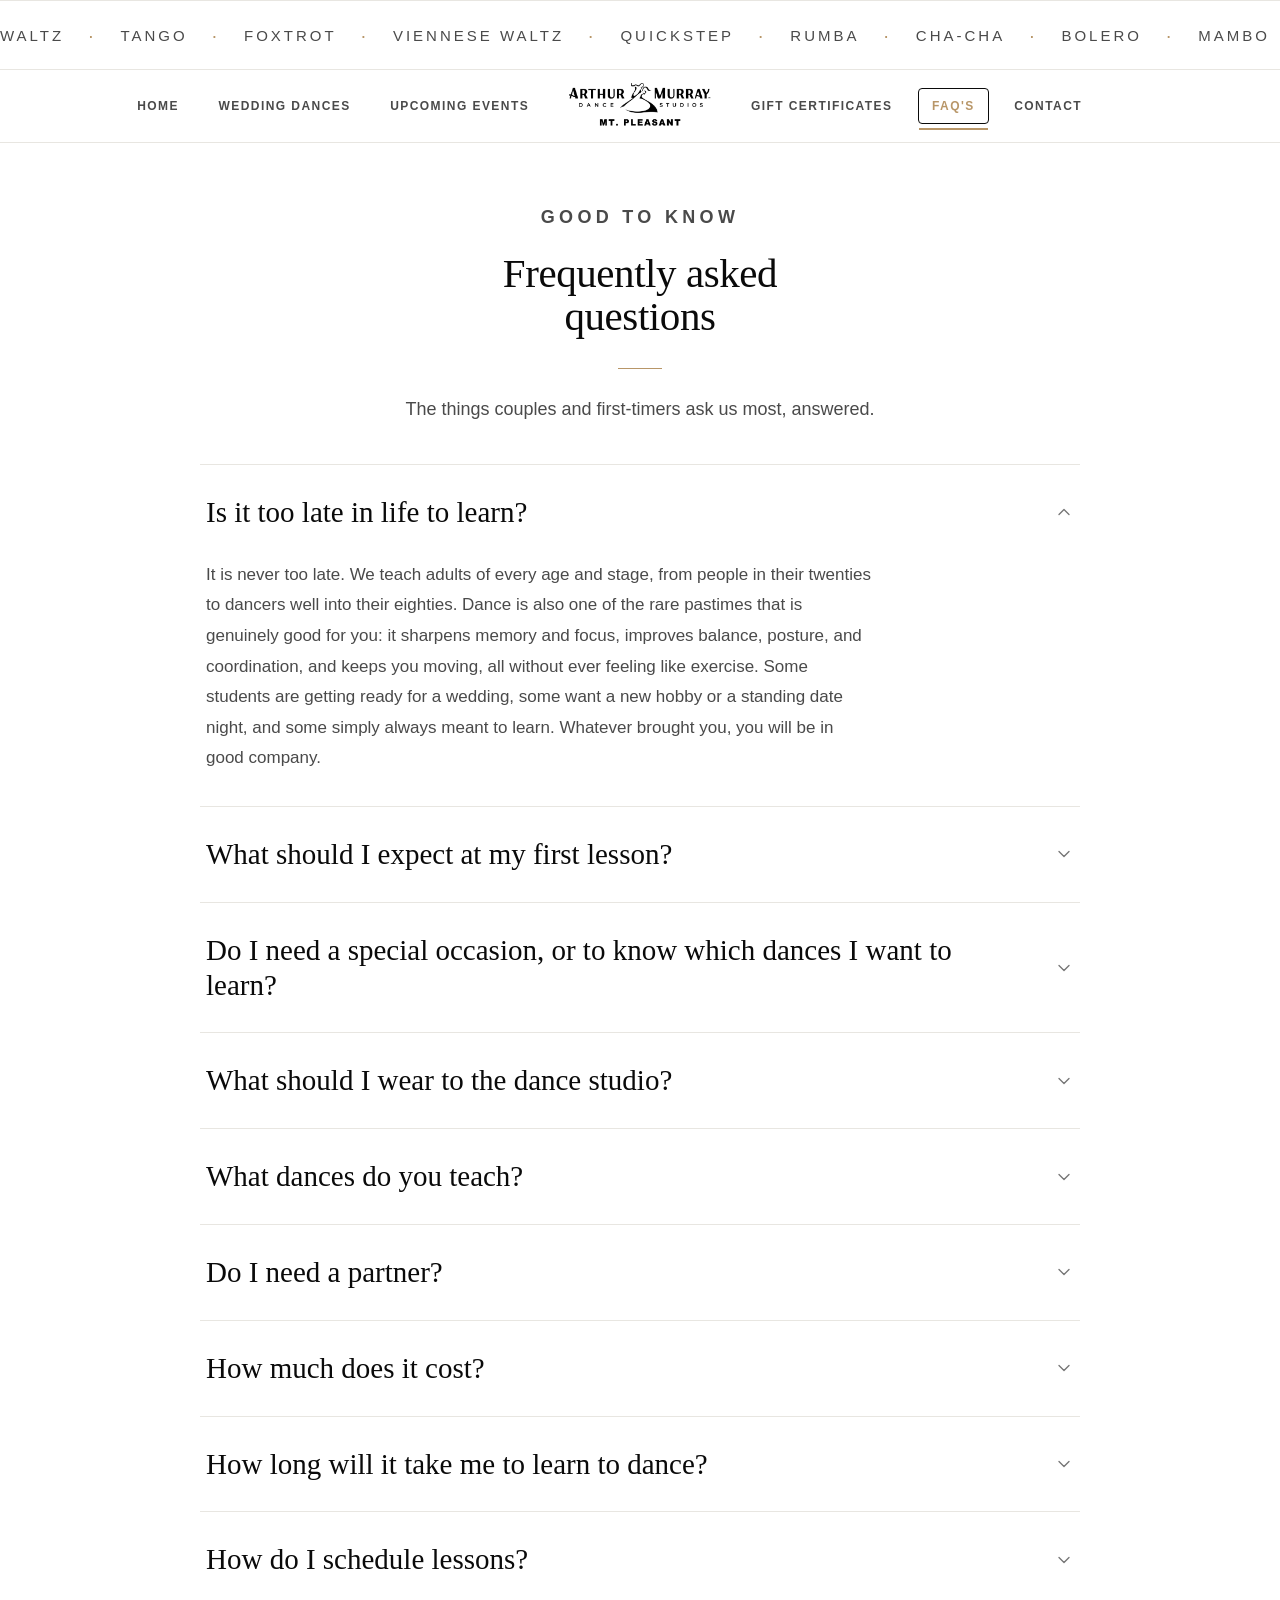
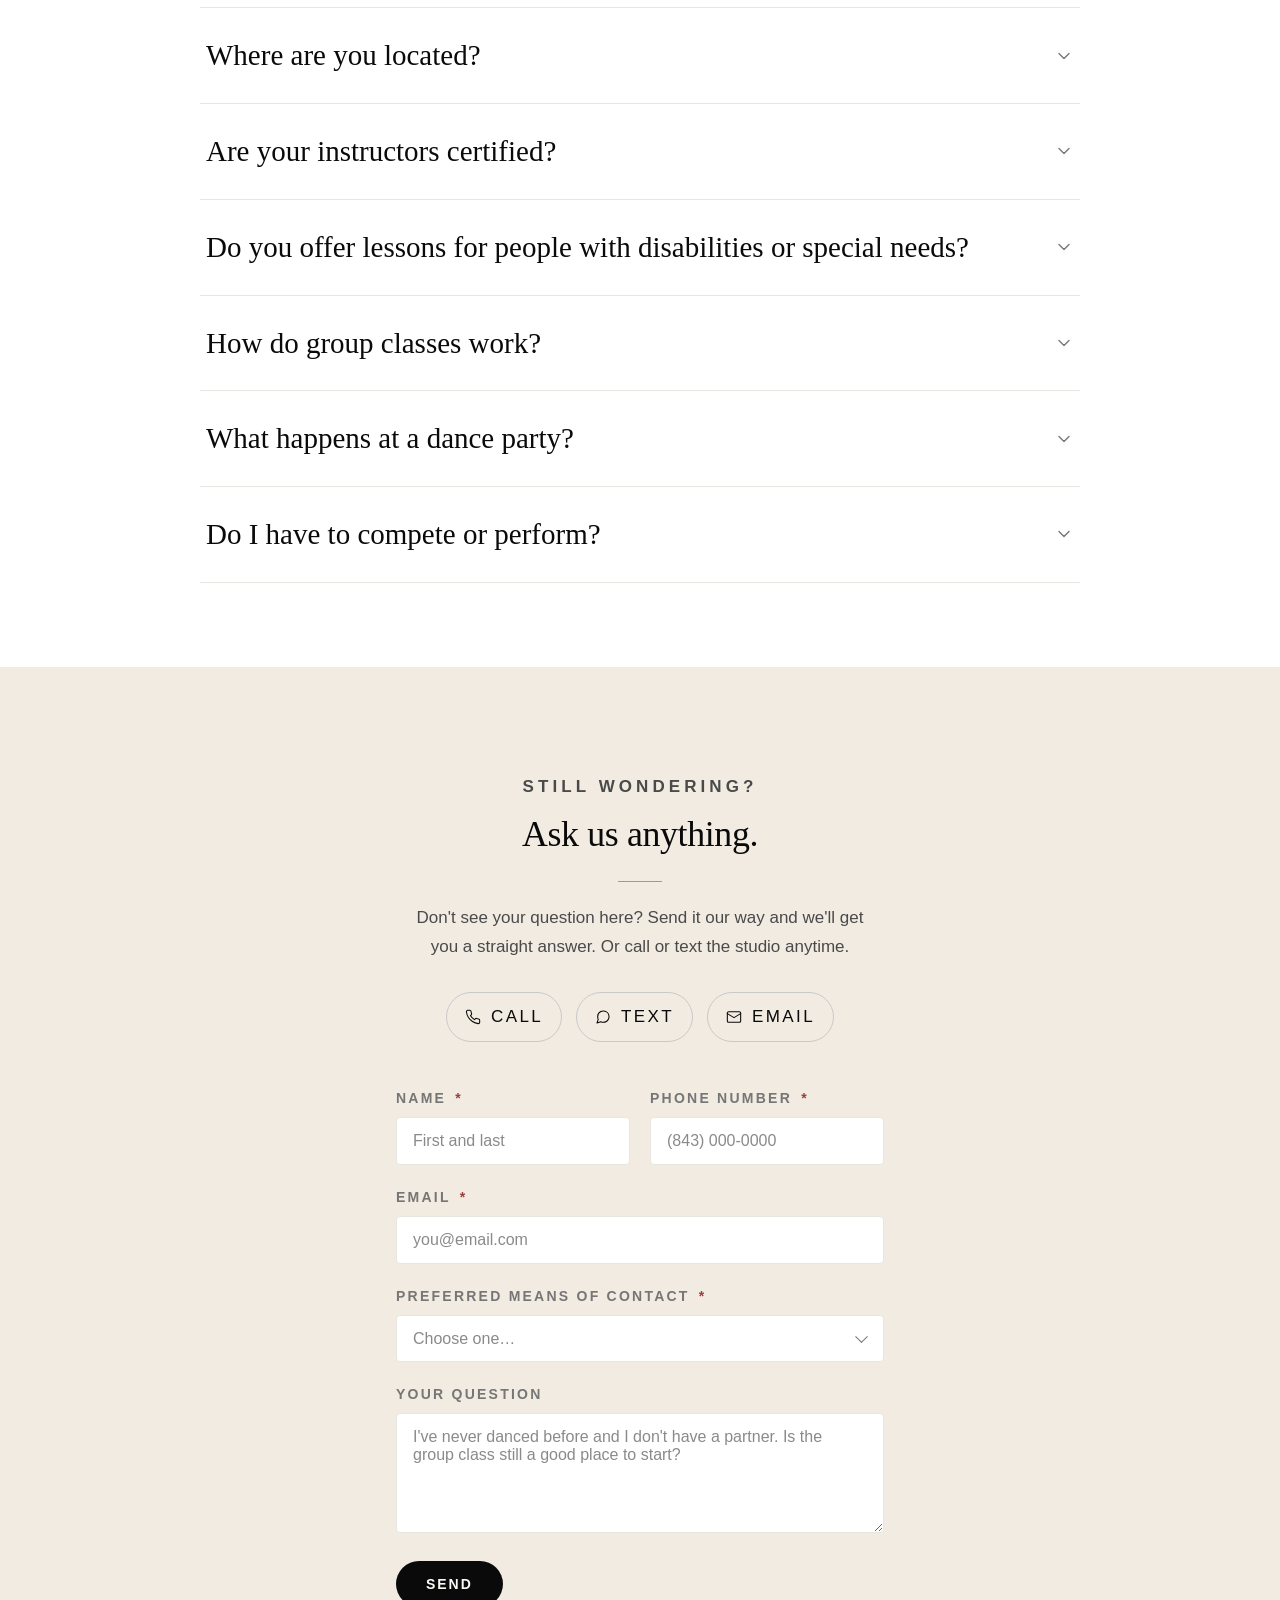
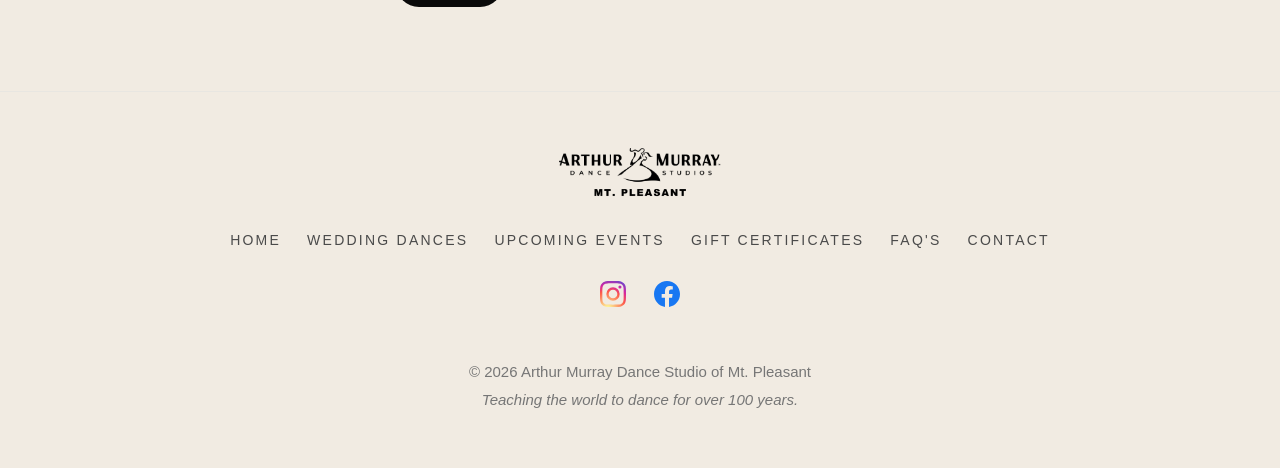
==== commit ebc132be: "Add files via upload" ====
--- a/FAQ.html
+++ b/FAQ.html
@@ -11,9 +11,6 @@
     function gtag(){ dataLayer.push(arguments); }
     gtag('js', new Date());
     gtag('config', 'AW-17691580121');
-    // Google Analytics 4: replace [MY GA4 ID] with your Measurement ID (looks like G-ABC123XYZ).
-    var GA4_ID = '[MY GA4 ID]';
-    if (/^G-/.test(GA4_ID)) gtag('config', GA4_ID);
   </script>
   <title>FAQ | Arthur Murray Dance Studio of Mt. Pleasant</title>
   <meta name="description" content="Answers to the questions we hear most: what to expect at your first lesson, what to wear, the dances we teach, whether you need a partner, cost, and how long it takes to learn." />
@@ -37,9 +34,137 @@
   <meta name="twitter:image" content="https://www.arthurmurraymtpleasant.com/assets/og-image.jpg" />
   <link rel="stylesheet" href="assets/colors_and_type.css" />
   <link rel="stylesheet" href="assets/site.css" />
+  <script type="application/ld+json">
+{
+  "@context": "https://schema.org",
+  "@type": "FAQPage",
+  "mainEntity": [
+    {
+      "@type": "Question",
+      "name": "Is it too late in life to learn?",
+      "acceptedAnswer": {
+        "@type": "Answer",
+        "text": "It is never too late. We teach adults of every age and stage, from people in their twenties to dancers well into their eighties. Dance is also one of the rare pastimes that is genuinely good for you: it sharpens memory and focus, improves balance, posture, and coordination, and keeps you moving, all without ever feeling like exercise. Some students are getting ready for a wedding, some want a new hobby or a standing date night, and some simply always meant to learn. Whatever brought you, you will be in good company."
+      }
+    },
+    {
+      "@type": "Question",
+      "name": "What should I expect at my first lesson?",
+      "acceptedAnswer": {
+        "@type": "Answer",
+        "text": "Your first lesson is on us: a complimentary 30 minutes with a certified instructor. No partner or experience needed. Come learn a few steps, ask questions, and see if we are the right fit. There is no obligation either way."
+      }
+    },
+    {
+      "@type": "Question",
+      "name": "Do I need a special occasion, or to know which dances I want to learn?",
+      "acceptedAnswer": {
+        "@type": "Answer",
+        "text": "Not at all. You do not need a wedding, a cruise, or any event on the calendar to start, and you do not need to know a single dance by name. Most people are not sure what they want to learn, and that is exactly what we are here for. We will guide you in the right direction and teach you how to recognize different kinds of music, so you know what to dance, and how, whenever a song comes on."
+      }
+    },
+    {
+      "@type": "Question",
+      "name": "What should I wear to the dance studio?",
+      "acceptedAnswer": {
+        "@type": "Answer",
+        "text": "Comfortable clothes you can move in: jeans, slacks, leggings, or a casual dress all work. For shoes, anything with a smooth-ish sole that will not stick to the floor is great. You do not need dance shoes for your first lesson."
+      }
+    },
+    {
+      "@type": "Question",
+      "name": "What dances do you teach?",
+      "acceptedAnswer": {
+        "@type": "Answer",
+        "text": "Waltz, Tango, Foxtrot, Viennese Waltz, Quickstep, Rumba, Cha-Cha, Mambo, Bolero, Paso Doble, Argentine Tango, Swing, Lindy Hop, West Coast Swing, Carolina Shag, Hustle, Salsa, Bachata, Merengue, Country Swing, Two-Step, Polka, and more."
+      }
+    },
+    {
+      "@type": "Question",
+      "name": "Do I need a partner?",
+      "acceptedAnswer": {
+        "@type": "Answer",
+        "text": "No. In fact, it is often more efficient to learn independently, since it lets you focus on developing your own skills. We even recommend that couples learning together occasionally take one-on-one lessons with their instructor."
+      }
+    },
+    {
+      "@type": "Question",
+      "name": "How much does it cost?",
+      "acceptedAnswer": {
+        "@type": "Answer",
+        "text": "Every student's journey is different, so pricing depends on your goals. Reach out anytime to ask about our current package offerings, or come in for your free first lesson and we will walk you through every option and find your best fit."
+      }
+    },
+    {
+      "@type": "Question",
+      "name": "How long will it take me to learn to dance?",
+      "acceptedAnswer": {
+        "@type": "Answer",
+        "text": "It depends on your goal and how often you come. At your free first lesson, your teacher will recommend a plan and give you a realistic idea of how long it will take."
+      }
+    },
+    {
+      "@type": "Question",
+      "name": "How do I schedule lessons?",
+      "acceptedAnswer": {
+        "@type": "Answer",
+        "text": "Call, text, or email the studio, or submit your contact info below and one of our team members will reach out to you. After that, we'll schedule your lessons at times that work for you."
+      }
+    },
+    {
+      "@type": "Question",
+      "name": "Where are you located?",
+      "acceptedAnswer": {
+        "@type": "Answer",
+        "text": "1136 Hungryneck Blvd, Suite E, Mount Pleasant, SC 29464."
+      }
+    },
+    {
+      "@type": "Question",
+      "name": "Are your instructors certified?",
+      "acceptedAnswer": {
+        "@type": "Answer",
+        "text": "Yes, our instructors are certified to teach both the leader's and the follower's parts and to recognize and adapt to different learning styles. They also take part in ongoing training, so what they teach stays current and continues to improve."
+      }
+    },
+    {
+      "@type": "Question",
+      "name": "Do you offer lessons for people with disabilities or special needs?",
+      "acceptedAnswer": {
+        "@type": "Answer",
+        "text": "Yes, we're certified in Adaptive Instruction, so we can tailor lessons to each student's abilities and needs."
+      }
+    },
+    {
+      "@type": "Question",
+      "name": "How do group classes work?",
+      "acceptedAnswer": {
+        "@type": "Answer",
+        "text": "Classes are divided by experience level. We break down the leader's part and the follower's part, how to hold your partner, where your arms go, the timing, and the relevant lead and follow. Instructors move around the room to help anyone who needs it. The dances rotate, and some classes focus on partnering and new moves while others focus on technique."
+      }
+    },
+    {
+      "@type": "Question",
+      "name": "What happens at a dance party?",
+      "acceptedAnswer": {
+        "@type": "Answer",
+        "text": "We play a mix of ballroom, Latin, swing, and country music, both classic and contemporary. It's a relaxed way to practice what you've learned, and it's open to all our students."
+      }
+    },
+    {
+      "@type": "Question",
+      "name": "Do I have to compete or perform?",
+      "acceptedAnswer": {
+        "@type": "Answer",
+        "text": "It's completely optional. We attend competitions and offer opportunities to perform in showcases, and they're a great way to set goals and have fun for students who are interested."
+      }
+    }
+  ]
+}
+  </script>
 </head>
 <body data-page="faq">
-<div class="marquee" aria-hidden="true"><div class="marquee__track"><span class="marquee__item">Waltz<span class="marquee__dot">·</span></span><span class="marquee__item">Tango<span class="marquee__dot">·</span></span><span class="marquee__item">Foxtrot<span class="marquee__dot">·</span></span><span class="marquee__item">Viennese Waltz<span class="marquee__dot">·</span></span><span class="marquee__item">Quickstep<span class="marquee__dot">·</span></span><span class="marquee__item">Rumba<span class="marquee__dot">·</span></span><span class="marquee__item">Cha-Cha<span class="marquee__dot">·</span></span><span class="marquee__item">Bolero<span class="marquee__dot">·</span></span><span class="marquee__item">Mambo<span class="marquee__dot">·</span></span><span class="marquee__item">Salsa<span class="marquee__dot">·</span></span><span class="marquee__item">Merengue<span class="marquee__dot">·</span></span><span class="marquee__item">Bachata<span class="marquee__dot">·</span></span><span class="marquee__item">Samba<span class="marquee__dot">·</span></span><span class="marquee__item">East Coast Swing<span class="marquee__dot">·</span></span><span class="marquee__item">West Coast Swing<span class="marquee__dot">·</span></span><span class="marquee__item">Jive<span class="marquee__dot">·</span></span><span class="marquee__item">Hustle<span class="marquee__dot">·</span></span><span class="marquee__item">Carolina Shag<span class="marquee__dot">·</span></span><span class="marquee__item">Country Two-Step<span class="marquee__dot">·</span></span><span class="marquee__item">Nightclub Two-Step<span class="marquee__dot">·</span></span><span class="marquee__item">Argentine Tango<span class="marquee__dot">·</span></span><span class="marquee__item">Paso Doble<span class="marquee__dot">·</span></span><span class="marquee__item">Lindy Hop<span class="marquee__dot">·</span></span><span class="marquee__item">Wedding First Dance<span class="marquee__dot">·</span></span><span class="marquee__item">Waltz<span class="marquee__dot">·</span></span><span class="marquee__item">Tango<span class="marquee__dot">·</span></span><span class="marquee__item">Foxtrot<span class="marquee__dot">·</span></span><span class="marquee__item">Viennese Waltz<span class="marquee__dot">·</span></span><span class="marquee__item">Quickstep<span class="marquee__dot">·</span></span><span class="marquee__item">Rumba<span class="marquee__dot">·</span></span><span class="marquee__item">Cha-Cha<span class="marquee__dot">·</span></span><span class="marquee__item">Bolero<span class="marquee__dot">·</span></span><span class="marquee__item">Mambo<span class="marquee__dot">·</span></span><span class="marquee__item">Salsa<span class="marquee__dot">·</span></span><span class="marquee__item">Merengue<span class="marquee__dot">·</span></span><span class="marquee__item">Bachata<span class="marquee__dot">·</span></span><span class="marquee__item">Samba<span class="marquee__dot">·</span></span><span class="marquee__item">East Coast Swing<span class="marquee__dot">·</span></span><span class="marquee__item">West Coast Swing<span class="marquee__dot">·</span></span><span class="marquee__item">Jive<span class="marquee__dot">·</span></span><span class="marquee__item">Hustle<span class="marquee__dot">·</span></span><span class="marquee__item">Carolina Shag<span class="marquee__dot">·</span></span><span class="marquee__item">Country Two-Step<span class="marquee__dot">·</span></span><span class="marquee__item">Nightclub Two-Step<span class="marquee__dot">·</span></span><span class="marquee__item">Argentine Tango<span class="marquee__dot">·</span></span><span class="marquee__item">Paso Doble<span class="marquee__dot">·</span></span><span class="marquee__item">Lindy Hop<span class="marquee__dot">·</span></span><span class="marquee__item">Wedding First Dance<span class="marquee__dot">·</span></span></div></div><nav class="nav"><div class="nav__inner"><div class="nav__links nav__links--left"><a class="nav__link" href="index.html">Home</a><a class="nav__link" href="Wedding Dances.html">Wedding Dances</a><a class="nav__link" href="Upcoming Events.html">Upcoming Events</a></div><a class="nav__logo" href="index.html" aria-label="Arthur Murray Dance Studio of Mt. Pleasant home"><img src="assets/logo-lockup.png" alt="Arthur Murray Dance Studios, Mt. Pleasant"/></a><div class="nav__links nav__links--right"><a class="nav__link" href="Gift Certificates.html">Gift Certificates</a><a class="nav__link is-active" href="FAQ.html" aria-current="page">FAQ&#x27;s</a><a class="nav__link" href="index.html#start">Contact</a></div><button class="nav__menu-btn" aria-label="Open menu" aria-expanded="false"><span class="nav__menu-label">Menu</span><span class="nav__menu-rule" aria-hidden="true"></span></button></div></nav><section class="pagehead"><div class="wrap wrap--narrow"><p class="eyebrow">Good to know</p><h1 class="display">Frequently asked questions</h1><hr class="rule-short"/><p class="pagehead__lede">The things couples and first-timers ask us most, answered.</p></div></section><section class="section" style="padding-top:0"><div class="wrap"><div class="faq"><div class="faq__item is-open"><button class="faq__q" aria-expanded="true"><span>Is it too late in life to learn?</span><svg viewBox="0 0 24 24" fill="none" stroke="currentColor" stroke-width="1.6" stroke-linecap="round" stroke-linejoin="round" class="faq__icon"><path d="m6 9 6 6 6-6"></path></svg></button><div class="faq__a"><div class="faq__a-clip"><p>It is never too late. We teach adults of every age and stage, from people in their twenties to dancers well into their eighties. Dance is also one of the rare pastimes that is genuinely good for you: it sharpens memory and focus, improves balance, posture, and coordination, and keeps you moving, all without ever feeling like exercise. Some students are getting ready for a wedding, some want a new hobby or a standing date night, and some simply always meant to learn. Whatever brought you, you will be in good company.</p></div></div></div><div class="faq__item"><button class="faq__q" aria-expanded="false"><span>What should I expect at my first lesson?</span><svg viewBox="0 0 24 24" fill="none" stroke="currentColor" stroke-width="1.6" stroke-linecap="round" stroke-linejoin="round" class="faq__icon"><path d="m6 9 6 6 6-6"></path></svg></button><div class="faq__a"><div class="faq__a-clip"><p>Your first lesson is on us: a complimentary 30 minutes with a certified instructor. No partner or experience needed. Come learn a few steps, ask questions, and see if we are the right fit. There is no obligation either way.</p></div></div></div><div class="faq__item"><button class="faq__q" aria-expanded="false"><span>Do I need a special occasion, or to know which dances I want to learn?</span><svg viewBox="0 0 24 24" fill="none" stroke="currentColor" stroke-width="1.6" stroke-linecap="round" stroke-linejoin="round" class="faq__icon"><path d="m6 9 6 6 6-6"></path></svg></button><div class="faq__a"><div class="faq__a-clip"><p>Not at all. You do not need a wedding, a cruise, or any event on the calendar to start, and you do not need to know a single dance by name. Most people are not sure what they want to learn, and that is exactly what we are here for. We will guide you in the right direction and teach you how to recognize different kinds of music, so you know what to dance, and how, whenever a song comes on.</p></div></div></div><div class="faq__item"><button class="faq__q" aria-expanded="false"><span>What should I wear to the dance studio?</span><svg viewBox="0 0 24 24" fill="none" stroke="currentColor" stroke-width="1.6" stroke-linecap="round" stroke-linejoin="round" class="faq__icon"><path d="m6 9 6 6 6-6"></path></svg></button><div class="faq__a"><div class="faq__a-clip"><p>Comfortable clothes you can move in: jeans, slacks, leggings, or a casual dress all work. For shoes, anything with a smooth-ish sole that will not stick to the floor is great. You do not need dance shoes for your first lesson.</p></div></div></div><div class="faq__item"><button class="faq__q" aria-expanded="false"><span>What dances do you teach?</span><svg viewBox="0 0 24 24" fill="none" stroke="currentColor" stroke-width="1.6" stroke-linecap="round" stroke-linejoin="round" class="faq__icon"><path d="m6 9 6 6 6-6"></path></svg></button><div class="faq__a"><div class="faq__a-clip"><p>Waltz, Tango, Foxtrot, Viennese Waltz, Quickstep, Rumba, Cha-Cha, Mambo, Bolero, Paso Doble, Argentine Tango, Swing, Lindy Hop, West Coast Swing, Carolina Shag, Hustle, Salsa, Bachata, Merengue, Country Swing, Two-Step, Polka, and more.</p></div></div></div><div class="faq__item"><button class="faq__q" aria-expanded="false"><span>Do I need a partner?</span><svg viewBox="0 0 24 24" fill="none" stroke="currentColor" stroke-width="1.6" stroke-linecap="round" stroke-linejoin="round" class="faq__icon"><path d="m6 9 6 6 6-6"></path></svg></button><div class="faq__a"><div class="faq__a-clip"><p>No. In fact, it is often more efficient to learn independently, since it lets you focus on developing your own skills. We even recommend that couples learning together occasionally take one-on-one lessons with their instructor.</p></div></div></div><div class="faq__item"><button class="faq__q" aria-expanded="false"><span>How much does it cost?</span><svg viewBox="0 0 24 24" fill="none" stroke="currentColor" stroke-width="1.6" stroke-linecap="round" stroke-linejoin="round" class="faq__icon"><path d="m6 9 6 6 6-6"></path></svg></button><div class="faq__a"><div class="faq__a-clip"><p>Every student&#x27;s journey is different, so pricing depends on your goals. Reach out anytime to ask about our current package offerings, or come in for your free first lesson and we will walk you through every option and find your best fit.</p></div></div></div><div class="faq__item"><button class="faq__q" aria-expanded="false"><span>How long will it take me to learn to dance?</span><svg viewBox="0 0 24 24" fill="none" stroke="currentColor" stroke-width="1.6" stroke-linecap="round" stroke-linejoin="round" class="faq__icon"><path d="m6 9 6 6 6-6"></path></svg></button><div class="faq__a"><div class="faq__a-clip"><p>There is no one-size-fits-all answer. Everyone learns at a different pace depending on experience, practice, and natural ability. What matters most is that you keep moving forward and enjoy the process.</p></div></div></div></div></div></section><section class="section lead" id="start"><div class="wrap"><div class="lead__grid"><div class="lead__intro"><p class="eyebrow">Still wondering?</p><h2 class="display" style="margin-top:14px">Ask us anything.</h2><hr class="rule-short"/><p>Don&#x27;t see your question here? Send it our way and we&#x27;ll get you a straight answer. Or call or text the studio anytime.</p><div class="lead__contacts"><a class="chip" href="tel:+18432127059"><svg viewBox="0 0 24 24" fill="none" stroke="currentColor" stroke-width="1.6" stroke-linecap="round" stroke-linejoin="round"><path d="M22 16.92v3a2 2 0 0 1-2.18 2 19.79 19.79 0 0 1-8.63-3.07 19.5 19.5 0 0 1-6-6 19.79 19.79 0 0 1-3.07-8.67A2 2 0 0 1 4.11 2h3a2 2 0 0 1 2 1.72c.13.96.36 1.9.7 2.81a2 2 0 0 1-.45 2.11L8.09 9.91a16 16 0 0 0 6 6l1.27-1.27a2 2 0 0 1 2.11-.45c.91.34 1.85.57 2.81.7A2 2 0 0 1 22 16.92z"></path></svg> Call</a><a class="chip" href="sms:+18432127059"><svg viewBox="0 0 24 24" fill="none" stroke="currentColor" stroke-width="1.6" stroke-linecap="round" stroke-linejoin="round"><path d="M21 11.5a8.38 8.38 0 0 1-.9 3.8 8.5 8.5 0 0 1-7.6 4.7 8.38 8.38 0 0 1-3.8-.9L3 21l1.9-5.7a8.38 8.38 0 0 1-.9-3.8 8.5 8.5 0 0 1 4.7-7.6 8.38 8.38 0 0 1 3.8-.9h.5a8.48 8.48 0 0 1 8 8v.5z"></path></svg> Text</a><a class="chip" href="mailto:team@arthurmurraymtpleasant.com"><svg viewBox="0 0 24 24" fill="none" stroke="currentColor" stroke-width="1.6" stroke-linecap="round" stroke-linejoin="round"><rect x="2" y="4" width="20" height="16" rx="2"></rect><path d="m22 7-10 6L2 7"></path></svg> Email</a></div></div><form class="form" novalidate=""><input type="hidden" name="_subject" value="Question from the FAQ page at arthurmurraymtpleasant.com"/><input type="hidden" name="source" value="FAQ page"/><div class="field--row"><div class="field"><label for="cf-name">Name <span class="req">*</span></label><input id="cf-name" name="name" type="text" required="" placeholder="First and last" autoComplete="name"/></div><div class="field"><label for="cf-phone">Phone Number <span class="req">*</span></label><input id="cf-phone" name="phone" type="tel" required="" placeholder="(843) 000-0000" autoComplete="tel"/></div></div><div class="field"><label for="cf-email">Email <span class="req">*</span></label><input id="cf-email" name="email" type="email" required="" placeholder="you@email.com" autoComplete="email"/></div><div class="field"><label for="cf-contact">Preferred means of contact <span class="req">*</span></label><div class="field__select"><select id="cf-contact" name="preferred_contact" required=""><option value="" disabled="" selected="">Choose one…</option><option value="Email">Email</option><option value="Phone call">Phone call</option><option value="Text message">Text message</option></select></div></div><div class="field"><label for="cf-msg">Your question</label><textarea id="cf-msg" name="message" placeholder="I&#x27;ve never danced before and I don&#x27;t have a partner. Is the group class still a good place to start?"></textarea></div><div class="form__foot"><button class="btn btn--primary form__btn" type="submit">Send</button></div></form></div></div></section><footer class="footer"><div class="footer__inner"><a href="index.html" aria-label="Home"><img class="footer__logo" src="assets/logo-lockup.png" alt="Arthur Murray Dance Studios, Mt. Pleasant"/></a><nav class="footer__nav"><a href="index.html">Home</a><a href="Wedding Dances.html">Wedding Dances</a><a href="Upcoming Events.html">Upcoming Events</a><a href="Gift Certificates.html">Gift Certificates</a><a href="FAQ.html">FAQ&#x27;s</a><a href="index.html#start">Contact</a></nav><div class="footer__social"><a href="https://instagram.com/arthurmurraymtpleasant" target="_blank" rel="noopener" aria-label="Instagram"><svg viewBox="0 0 24 24"><defs><radialGradient id="igGrad" cx="30%" cy="107%" r="150%"><stop offset="0" stop-color="#FDF497"></stop><stop offset="0.05" stop-color="#FDF497"></stop><stop offset="0.45" stop-color="#FD5949"></stop><stop offset="0.6" stop-color="#D6249F"></stop><stop offset="0.9" stop-color="#285AEB"></stop></radialGradient></defs><g fill="url(#igGrad)"><path d="M12 2.16c3.2 0 3.58.01 4.85.07 1.17.05 1.8.25 2.23.41.56.22.96.48 1.38.9.42.42.68.82.9 1.38.16.42.36 1.06.41 2.23.06 1.27.07 1.65.07 4.85s-.01 3.58-.07 4.85c-.05 1.17-.25 1.8-.41 2.23-.22.56-.48.96-.9 1.38-.42.42-.82.68-1.38.9-.42.16-1.06.36-2.23.41-1.27.06-1.65.07-4.85.07s-3.58-.01-4.85-.07c-1.17-.05-1.8-.25-2.23-.41a3.72 3.72 0 0 1-1.38-.9 3.72 3.72 0 0 1-.9-1.38c-.16-.42-.36-1.06-.41-2.23C2.17 15.58 2.16 15.2 2.16 12s.01-3.58.07-4.85c.05-1.17.25-1.8.41-2.23.22-.56.48-.96.9-1.38.42-.42.82-.68 1.38-.9.42-.16 1.06-.36 2.23-.41C8.42 2.17 8.8 2.16 12 2.16M12 0C8.74 0 8.33.01 7.05.07 5.78.13 4.9.33 4.14.63c-.79.3-1.46.72-2.12 1.38A5.86 5.86 0 0 0 .63 4.14C.33 4.9.13 5.78.07 7.05.01 8.33 0 8.74 0 12s.01 3.67.07 4.95c.06 1.27.26 2.15.56 2.91.3.79.72 1.46 1.38 2.12a5.86 5.86 0 0 0 2.13 1.38c.76.3 1.64.5 2.91.56C8.33 23.99 8.74 24 12 24s3.67-.01 4.95-.07c1.27-.06 2.15-.26 2.91-.56a5.86 5.86 0 0 0 2.12-1.38 5.86 5.86 0 0 0 1.38-2.12c.3-.76.5-1.64.56-2.91.06-1.28.07-1.69.07-4.95s-.01-3.67-.07-4.95c-.06-1.27-.26-2.15-.56-2.91a5.86 5.86 0 0 0-1.38-2.13A5.86 5.86 0 0 0 19.86.63C19.1.33 18.22.13 16.95.07 15.67.01 15.26 0 12 0zm0 5.84a6.16 6.16 0 1 0 0 12.32 6.16 6.16 0 0 0 0-12.32zM12 16a4 4 0 1 1 0-8 4 4 0 0 1 0 8zm6.41-11.85a1.44 1.44 0 1 0 0 2.88 1.44 1.44 0 0 0 0-2.88z"></path></g></svg></a><a href="https://facebook.com/arthurmurraymtpleasant" target="_blank" rel="noopener" aria-label="Facebook"><svg viewBox="0 0 24 24" fill="#1877F2"><path d="M24 12.07C24 5.41 18.63 0 12 0S0 5.4 0 12.07C0 18.1 4.39 23.1 10.13 24v-8.44H7.08v-3.49h3.04V9.41c0-3.02 1.8-4.7 4.54-4.7 1.31 0 2.68.24 2.68.24v2.97h-1.5c-1.5 0-1.96.93-1.96 1.89v2.26h3.32l-.53 3.5h-2.8V24C19.62 23.1 24 18.1 24 12.07z"></path></svg></a></div><div class="footer__bottom"><div>© 2026 Arthur Murray Dance Studio of Mt. Pleasant</div><div><em>Teaching the world to dance for over 100 years.</em></div></div></div></footer>
+<div class="marquee" aria-hidden="true"><div class="marquee__track"><span class="marquee__item">Waltz<span class="marquee__dot">·</span></span><span class="marquee__item">Tango<span class="marquee__dot">·</span></span><span class="marquee__item">Foxtrot<span class="marquee__dot">·</span></span><span class="marquee__item">Viennese Waltz<span class="marquee__dot">·</span></span><span class="marquee__item">Quickstep<span class="marquee__dot">·</span></span><span class="marquee__item">Rumba<span class="marquee__dot">·</span></span><span class="marquee__item">Cha-Cha<span class="marquee__dot">·</span></span><span class="marquee__item">Bolero<span class="marquee__dot">·</span></span><span class="marquee__item">Mambo<span class="marquee__dot">·</span></span><span class="marquee__item">Salsa<span class="marquee__dot">·</span></span><span class="marquee__item">Merengue<span class="marquee__dot">·</span></span><span class="marquee__item">Bachata<span class="marquee__dot">·</span></span><span class="marquee__item">Samba<span class="marquee__dot">·</span></span><span class="marquee__item">East Coast Swing<span class="marquee__dot">·</span></span><span class="marquee__item">West Coast Swing<span class="marquee__dot">·</span></span><span class="marquee__item">Jive<span class="marquee__dot">·</span></span><span class="marquee__item">Hustle<span class="marquee__dot">·</span></span><span class="marquee__item">Carolina Shag<span class="marquee__dot">·</span></span><span class="marquee__item">Country Two-Step<span class="marquee__dot">·</span></span><span class="marquee__item">Nightclub Two-Step<span class="marquee__dot">·</span></span><span class="marquee__item">Argentine Tango<span class="marquee__dot">·</span></span><span class="marquee__item">Paso Doble<span class="marquee__dot">·</span></span><span class="marquee__item">Lindy Hop<span class="marquee__dot">·</span></span><span class="marquee__item">Wedding First Dance<span class="marquee__dot">·</span></span><span class="marquee__item">Waltz<span class="marquee__dot">·</span></span><span class="marquee__item">Tango<span class="marquee__dot">·</span></span><span class="marquee__item">Foxtrot<span class="marquee__dot">·</span></span><span class="marquee__item">Viennese Waltz<span class="marquee__dot">·</span></span><span class="marquee__item">Quickstep<span class="marquee__dot">·</span></span><span class="marquee__item">Rumba<span class="marquee__dot">·</span></span><span class="marquee__item">Cha-Cha<span class="marquee__dot">·</span></span><span class="marquee__item">Bolero<span class="marquee__dot">·</span></span><span class="marquee__item">Mambo<span class="marquee__dot">·</span></span><span class="marquee__item">Salsa<span class="marquee__dot">·</span></span><span class="marquee__item">Merengue<span class="marquee__dot">·</span></span><span class="marquee__item">Bachata<span class="marquee__dot">·</span></span><span class="marquee__item">Samba<span class="marquee__dot">·</span></span><span class="marquee__item">East Coast Swing<span class="marquee__dot">·</span></span><span class="marquee__item">West Coast Swing<span class="marquee__dot">·</span></span><span class="marquee__item">Jive<span class="marquee__dot">·</span></span><span class="marquee__item">Hustle<span class="marquee__dot">·</span></span><span class="marquee__item">Carolina Shag<span class="marquee__dot">·</span></span><span class="marquee__item">Country Two-Step<span class="marquee__dot">·</span></span><span class="marquee__item">Nightclub Two-Step<span class="marquee__dot">·</span></span><span class="marquee__item">Argentine Tango<span class="marquee__dot">·</span></span><span class="marquee__item">Paso Doble<span class="marquee__dot">·</span></span><span class="marquee__item">Lindy Hop<span class="marquee__dot">·</span></span><span class="marquee__item">Wedding First Dance<span class="marquee__dot">·</span></span></div></div><nav class="nav"><div class="nav__inner"><div class="nav__links nav__links--left"><a class="nav__link" href="index.html">Home</a><a class="nav__link" href="Wedding Dances.html">Wedding Dances</a><a class="nav__link" href="Upcoming Events.html">Upcoming Events</a></div><a class="nav__logo" href="index.html" aria-label="Arthur Murray Dance Studio of Mt. Pleasant home"><img src="assets/logo-lockup.png" alt="Arthur Murray Dance Studios, Mt. Pleasant"/></a><div class="nav__links nav__links--right"><a class="nav__link" href="Gift Certificates.html">Gift Certificates</a><a class="nav__link is-active" href="FAQ.html" aria-current="page">FAQ&#x27;s</a><a class="nav__link" href="index.html#start">Contact</a></div><button class="nav__menu-btn" aria-label="Open menu" aria-expanded="false"><span class="nav__menu-label">Menu</span><span class="nav__menu-rule" aria-hidden="true"></span></button></div></nav><section class="pagehead"><div class="wrap wrap--narrow"><p class="eyebrow">Good to know</p><h1 class="display">Frequently asked questions</h1><hr class="rule-short"/><p class="pagehead__lede">The things couples and first-timers ask us most, answered.</p></div></section><section class="section" style="padding-top:0"><div class="wrap"><div class="faq"><div class="faq__item is-open"><button class="faq__q" aria-expanded="true"><span>Is it too late in life to learn?</span><svg viewBox="0 0 24 24" fill="none" stroke="currentColor" stroke-width="1.6" stroke-linecap="round" stroke-linejoin="round" class="faq__icon"><path d="m6 9 6 6 6-6"></path></svg></button><div class="faq__a"><div class="faq__a-clip"><p>It is never too late. We teach adults of every age and stage, from people in their twenties to dancers well into their eighties. Dance is also one of the rare pastimes that is genuinely good for you: it sharpens memory and focus, improves balance, posture, and coordination, and keeps you moving, all without ever feeling like exercise. Some students are getting ready for a wedding, some want a new hobby or a standing date night, and some simply always meant to learn. Whatever brought you, you will be in good company.</p></div></div></div><div class="faq__item"><button class="faq__q" aria-expanded="false"><span>What should I expect at my first lesson?</span><svg viewBox="0 0 24 24" fill="none" stroke="currentColor" stroke-width="1.6" stroke-linecap="round" stroke-linejoin="round" class="faq__icon"><path d="m6 9 6 6 6-6"></path></svg></button><div class="faq__a"><div class="faq__a-clip"><p>Your first lesson is on us: a complimentary 30 minutes with a certified instructor. No partner or experience needed. Come learn a few steps, ask questions, and see if we are the right fit. There is no obligation either way.</p></div></div></div><div class="faq__item"><button class="faq__q" aria-expanded="false"><span>Do I need a special occasion, or to know which dances I want to learn?</span><svg viewBox="0 0 24 24" fill="none" stroke="currentColor" stroke-width="1.6" stroke-linecap="round" stroke-linejoin="round" class="faq__icon"><path d="m6 9 6 6 6-6"></path></svg></button><div class="faq__a"><div class="faq__a-clip"><p>Not at all. You do not need a wedding, a cruise, or any event on the calendar to start, and you do not need to know a single dance by name. Most people are not sure what they want to learn, and that is exactly what we are here for. We will guide you in the right direction and teach you how to recognize different kinds of music, so you know what to dance, and how, whenever a song comes on.</p></div></div></div><div class="faq__item"><button class="faq__q" aria-expanded="false"><span>What should I wear to the dance studio?</span><svg viewBox="0 0 24 24" fill="none" stroke="currentColor" stroke-width="1.6" stroke-linecap="round" stroke-linejoin="round" class="faq__icon"><path d="m6 9 6 6 6-6"></path></svg></button><div class="faq__a"><div class="faq__a-clip"><p>Comfortable clothes you can move in: jeans, slacks, leggings, or a casual dress all work. For shoes, anything with a smooth-ish sole that will not stick to the floor is great. You do not need dance shoes for your first lesson.</p></div></div></div><div class="faq__item"><button class="faq__q" aria-expanded="false"><span>What dances do you teach?</span><svg viewBox="0 0 24 24" fill="none" stroke="currentColor" stroke-width="1.6" stroke-linecap="round" stroke-linejoin="round" class="faq__icon"><path d="m6 9 6 6 6-6"></path></svg></button><div class="faq__a"><div class="faq__a-clip"><p>Waltz, Tango, Foxtrot, Viennese Waltz, Quickstep, Rumba, Cha-Cha, Mambo, Bolero, Paso Doble, Argentine Tango, Swing, Lindy Hop, West Coast Swing, Carolina Shag, Hustle, Salsa, Bachata, Merengue, Country Swing, Two-Step, Polka, and more.</p></div></div></div><div class="faq__item"><button class="faq__q" aria-expanded="false"><span>Do I need a partner?</span><svg viewBox="0 0 24 24" fill="none" stroke="currentColor" stroke-width="1.6" stroke-linecap="round" stroke-linejoin="round" class="faq__icon"><path d="m6 9 6 6 6-6"></path></svg></button><div class="faq__a"><div class="faq__a-clip"><p>No. In fact, it is often more efficient to learn independently, since it lets you focus on developing your own skills. We even recommend that couples learning together occasionally take one-on-one lessons with their instructor.</p></div></div></div><div class="faq__item"><button class="faq__q" aria-expanded="false"><span>How much does it cost?</span><svg viewBox="0 0 24 24" fill="none" stroke="currentColor" stroke-width="1.6" stroke-linecap="round" stroke-linejoin="round" class="faq__icon"><path d="m6 9 6 6 6-6"></path></svg></button><div class="faq__a"><div class="faq__a-clip"><p>Every student&#x27;s journey is different, so pricing depends on your goals. Reach out anytime to ask about our current package offerings, or come in for your free first lesson and we will walk you through every option and find your best fit.</p></div></div></div><div class="faq__item"><button class="faq__q" aria-expanded="false"><span>How long will it take me to learn to dance?</span><svg viewBox="0 0 24 24" fill="none" stroke="currentColor" stroke-width="1.6" stroke-linecap="round" stroke-linejoin="round" class="faq__icon"><path d="m6 9 6 6 6-6"></path></svg></button><div class="faq__a"><div class="faq__a-clip"><p>It depends on your goal and how often you come. At your free first lesson, your teacher will recommend a plan and give you a realistic idea of how long it will take.</p></div></div></div><div class="faq__item"><button class="faq__q" aria-expanded="false"><span>How do I schedule lessons?</span><svg viewBox="0 0 24 24" fill="none" stroke="currentColor" stroke-width="1.6" stroke-linecap="round" stroke-linejoin="round" class="faq__icon"><path d="m6 9 6 6 6-6"></path></svg></button><div class="faq__a"><div class="faq__a-clip"><p><a href="tel:+18432127059">Call</a>, <a href="sms:+18432127059">text</a>, or <a href="mailto:team@arthurmurraymtpleasant.com">email</a> the studio, or <a href="#start">submit your contact info below</a> and one of our team members will reach out to you. After that, we'll schedule your lessons at times that work for you.</p></div></div></div><div class="faq__item"><button class="faq__q" aria-expanded="false"><span>Where are you located?</span><svg viewBox="0 0 24 24" fill="none" stroke="currentColor" stroke-width="1.6" stroke-linecap="round" stroke-linejoin="round" class="faq__icon"><path d="m6 9 6 6 6-6"></path></svg></button><div class="faq__a"><div class="faq__a-clip"><p>1136 Hungryneck Blvd, Suite E, Mount Pleasant, SC 29464.</p></div></div></div><div class="faq__item"><button class="faq__q" aria-expanded="false"><span>Are your instructors certified?</span><svg viewBox="0 0 24 24" fill="none" stroke="currentColor" stroke-width="1.6" stroke-linecap="round" stroke-linejoin="round" class="faq__icon"><path d="m6 9 6 6 6-6"></path></svg></button><div class="faq__a"><div class="faq__a-clip"><p>Yes, our instructors are certified to teach both the leader's and the follower's parts and to recognize and adapt to different learning styles. They also take part in ongoing training, so what they teach stays current and continues to improve.</p></div></div></div><div class="faq__item"><button class="faq__q" aria-expanded="false"><span>Do you offer lessons for people with disabilities or special needs?</span><svg viewBox="0 0 24 24" fill="none" stroke="currentColor" stroke-width="1.6" stroke-linecap="round" stroke-linejoin="round" class="faq__icon"><path d="m6 9 6 6 6-6"></path></svg></button><div class="faq__a"><div class="faq__a-clip"><p>Yes, we're certified in Adaptive Instruction, so we can tailor lessons to each student's abilities and needs.</p></div></div></div><div class="faq__item"><button class="faq__q" aria-expanded="false"><span>How do group classes work?</span><svg viewBox="0 0 24 24" fill="none" stroke="currentColor" stroke-width="1.6" stroke-linecap="round" stroke-linejoin="round" class="faq__icon"><path d="m6 9 6 6 6-6"></path></svg></button><div class="faq__a"><div class="faq__a-clip"><p>Classes are divided by experience level. We break down the leader's part and the follower's part, how to hold your partner, where your arms go, the timing, and the relevant lead and follow. Instructors move around the room to help anyone who needs it. The dances rotate, and some classes focus on partnering and new moves while others focus on technique.</p></div></div></div><div class="faq__item"><button class="faq__q" aria-expanded="false"><span>What happens at a dance party?</span><svg viewBox="0 0 24 24" fill="none" stroke="currentColor" stroke-width="1.6" stroke-linecap="round" stroke-linejoin="round" class="faq__icon"><path d="m6 9 6 6 6-6"></path></svg></button><div class="faq__a"><div class="faq__a-clip"><p>We play a mix of ballroom, Latin, swing, and country music, both classic and contemporary. It's a relaxed way to practice what you've learned, and it's open to all our students.</p></div></div></div><div class="faq__item"><button class="faq__q" aria-expanded="false"><span>Do I have to compete or perform?</span><svg viewBox="0 0 24 24" fill="none" stroke="currentColor" stroke-width="1.6" stroke-linecap="round" stroke-linejoin="round" class="faq__icon"><path d="m6 9 6 6 6-6"></path></svg></button><div class="faq__a"><div class="faq__a-clip"><p>It's completely optional. We attend competitions and offer opportunities to perform in showcases, and they're a great way to set goals and have fun for students who are interested.</p></div></div></div></div></div></section><section class="section lead" id="start"><div class="wrap"><div class="lead__grid"><div class="lead__intro"><p class="eyebrow">Still wondering?</p><h2 class="display" style="margin-top:14px">Ask us anything.</h2><hr class="rule-short"/><p>Don&#x27;t see your question here? Send it our way and we&#x27;ll get you a straight answer. Or call or text the studio anytime.</p><div class="lead__contacts"><a class="chip" href="tel:+18432127059"><svg viewBox="0 0 24 24" fill="none" stroke="currentColor" stroke-width="1.6" stroke-linecap="round" stroke-linejoin="round"><path d="M22 16.92v3a2 2 0 0 1-2.18 2 19.79 19.79 0 0 1-8.63-3.07 19.5 19.5 0 0 1-6-6 19.79 19.79 0 0 1-3.07-8.67A2 2 0 0 1 4.11 2h3a2 2 0 0 1 2 1.72c.13.96.36 1.9.7 2.81a2 2 0 0 1-.45 2.11L8.09 9.91a16 16 0 0 0 6 6l1.27-1.27a2 2 0 0 1 2.11-.45c.91.34 1.85.57 2.81.7A2 2 0 0 1 22 16.92z"></path></svg> Call</a><a class="chip" href="sms:+18432127059"><svg viewBox="0 0 24 24" fill="none" stroke="currentColor" stroke-width="1.6" stroke-linecap="round" stroke-linejoin="round"><path d="M21 11.5a8.38 8.38 0 0 1-.9 3.8 8.5 8.5 0 0 1-7.6 4.7 8.38 8.38 0 0 1-3.8-.9L3 21l1.9-5.7a8.38 8.38 0 0 1-.9-3.8 8.5 8.5 0 0 1 4.7-7.6 8.38 8.38 0 0 1 3.8-.9h.5a8.48 8.48 0 0 1 8 8v.5z"></path></svg> Text</a><a class="chip" href="mailto:team@arthurmurraymtpleasant.com"><svg viewBox="0 0 24 24" fill="none" stroke="currentColor" stroke-width="1.6" stroke-linecap="round" stroke-linejoin="round"><rect x="2" y="4" width="20" height="16" rx="2"></rect><path d="m22 7-10 6L2 7"></path></svg> Email</a></div></div><form class="form" novalidate=""><input type="hidden" name="_subject" value="Question from the FAQ page at arthurmurraymtpleasant.com"/><input type="hidden" name="source" value="FAQ page"/><div class="field--row"><div class="field"><label for="cf-name">Name <span class="req">*</span></label><input id="cf-name" name="name" type="text" required="" placeholder="First and last" autoComplete="name"/></div><div class="field"><label for="cf-phone">Phone Number <span class="req">*</span></label><input id="cf-phone" name="phone" type="tel" required="" placeholder="(843) 000-0000" autoComplete="tel"/></div></div><div class="field"><label for="cf-email">Email <span class="req">*</span></label><input id="cf-email" name="email" type="email" required="" placeholder="you@email.com" autoComplete="email"/></div><div class="field"><label for="cf-contact">Preferred means of contact <span class="req">*</span></label><div class="field__select"><select id="cf-contact" name="preferred_contact" required=""><option value="" disabled="" selected="">Choose one…</option><option value="Email">Email</option><option value="Phone call">Phone call</option><option value="Text message">Text message</option></select></div></div><div class="field"><label for="cf-msg">Your question</label><textarea id="cf-msg" name="message" placeholder="I&#x27;ve never danced before and I don&#x27;t have a partner. Is the group class still a good place to start?"></textarea></div><div class="form__foot"><button class="btn btn--primary form__btn" type="submit">Send</button></div></form></div></div></section><footer class="footer"><div class="footer__inner"><a href="index.html" aria-label="Home"><img class="footer__logo" src="assets/logo-lockup.png" alt="Arthur Murray Dance Studios, Mt. Pleasant"/></a><nav class="footer__nav"><a href="index.html">Home</a><a href="Wedding Dances.html">Wedding Dances</a><a href="Upcoming Events.html">Upcoming Events</a><a href="Gift Certificates.html">Gift Certificates</a><a href="FAQ.html">FAQ&#x27;s</a><a href="index.html#start">Contact</a></nav><div class="footer__social"><a href="https://instagram.com/arthurmurraymtpleasant" target="_blank" rel="noopener" aria-label="Instagram"><svg viewBox="0 0 24 24"><defs><radialGradient id="igGrad" cx="30%" cy="107%" r="150%"><stop offset="0" stop-color="#FDF497"></stop><stop offset="0.05" stop-color="#FDF497"></stop><stop offset="0.45" stop-color="#FD5949"></stop><stop offset="0.6" stop-color="#D6249F"></stop><stop offset="0.9" stop-color="#285AEB"></stop></radialGradient></defs><g fill="url(#igGrad)"><path d="M12 2.16c3.2 0 3.58.01 4.85.07 1.17.05 1.8.25 2.23.41.56.22.96.48 1.38.9.42.42.68.82.9 1.38.16.42.36 1.06.41 2.23.06 1.27.07 1.65.07 4.85s-.01 3.58-.07 4.85c-.05 1.17-.25 1.8-.41 2.23-.22.56-.48.96-.9 1.38-.42.42-.82.68-1.38.9-.42.16-1.06.36-2.23.41-1.27.06-1.65.07-4.85.07s-3.58-.01-4.85-.07c-1.17-.05-1.8-.25-2.23-.41a3.72 3.72 0 0 1-1.38-.9 3.72 3.72 0 0 1-.9-1.38c-.16-.42-.36-1.06-.41-2.23C2.17 15.58 2.16 15.2 2.16 12s.01-3.58.07-4.85c.05-1.17.25-1.8.41-2.23.22-.56.48-.96.9-1.38.42-.42.82-.68 1.38-.9.42-.16 1.06-.36 2.23-.41C8.42 2.17 8.8 2.16 12 2.16M12 0C8.74 0 8.33.01 7.05.07 5.78.13 4.9.33 4.14.63c-.79.3-1.46.72-2.12 1.38A5.86 5.86 0 0 0 .63 4.14C.33 4.9.13 5.78.07 7.05.01 8.33 0 8.74 0 12s.01 3.67.07 4.95c.06 1.27.26 2.15.56 2.91.3.79.72 1.46 1.38 2.12a5.86 5.86 0 0 0 2.13 1.38c.76.3 1.64.5 2.91.56C8.33 23.99 8.74 24 12 24s3.67-.01 4.95-.07c1.27-.06 2.15-.26 2.91-.56a5.86 5.86 0 0 0 2.12-1.38 5.86 5.86 0 0 0 1.38-2.12c.3-.76.5-1.64.56-2.91.06-1.28.07-1.69.07-4.95s-.01-3.67-.07-4.95c-.06-1.27-.26-2.15-.56-2.91a5.86 5.86 0 0 0-1.38-2.13A5.86 5.86 0 0 0 19.86.63C19.1.33 18.22.13 16.95.07 15.67.01 15.26 0 12 0zm0 5.84a6.16 6.16 0 1 0 0 12.32 6.16 6.16 0 0 0 0-12.32zM12 16a4 4 0 1 1 0-8 4 4 0 0 1 0 8zm6.41-11.85a1.44 1.44 0 1 0 0 2.88 1.44 1.44 0 0 0 0-2.88z"></path></g></svg></a><a href="https://facebook.com/arthurmurraymtpleasant" target="_blank" rel="noopener" aria-label="Facebook"><svg viewBox="0 0 24 24" fill="#1877F2"><path d="M24 12.07C24 5.41 18.63 0 12 0S0 5.4 0 12.07C0 18.1 4.39 23.1 10.13 24v-8.44H7.08v-3.49h3.04V9.41c0-3.02 1.8-4.7 4.54-4.7 1.31 0 2.68.24 2.68.24v2.97h-1.5c-1.5 0-1.96.93-1.96 1.89v2.26h3.32l-.53 3.5h-2.8V24C19.62 23.1 24 18.1 24 12.07z"></path></svg></a></div><div class="footer__bottom"><div>© 2026 Arthur Murray Dance Studio of Mt. Pleasant</div><div><em>Teaching the world to dance for over 100 years.</em></div></div></div></footer>
 <script src="assets/site.js"></script>
 </body>
 </html>
